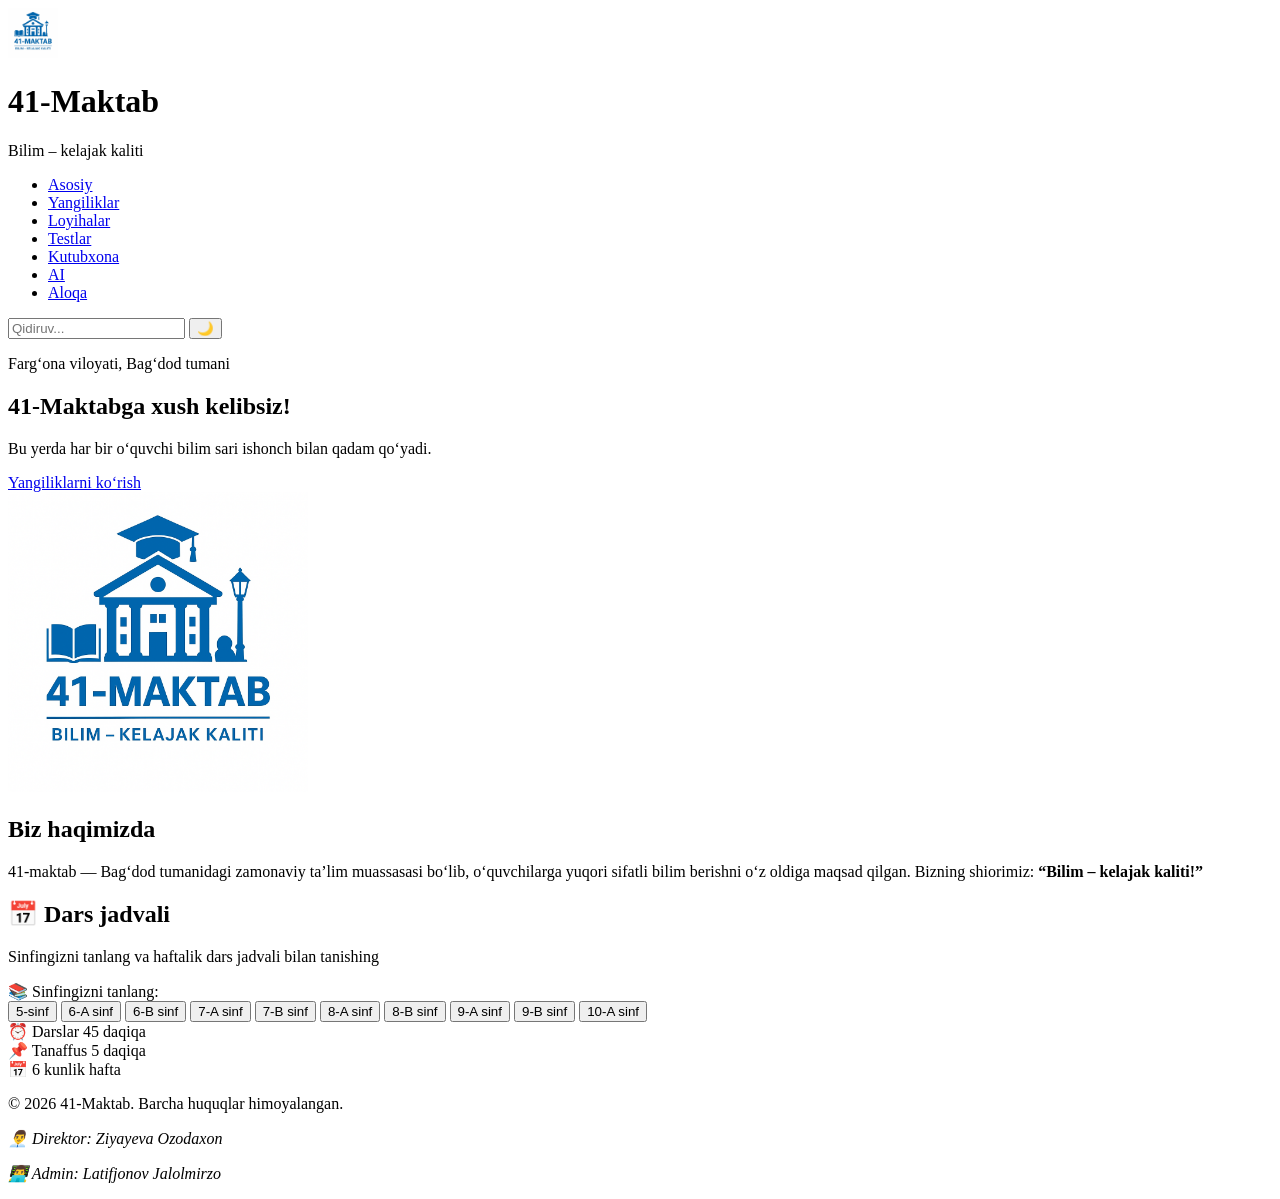
==== index.html @ bb31c9ef "Add files via upload" ====
<!DOCTYPE html>
<html lang="uz">
<head>
  <meta charset="UTF-8">
  <meta name="viewport" content="width=device-width, initial-scale=1.0">
  <title>41-Maktab | Bosh sahifa</title>
  <link rel="stylesheet" href="css/style.css">
  <link rel="icon" type="image/png" href="images/logo.png">
      <link href="https://fonts.googleapis.com/css2?family=Poppins:wght@300;400;500;600;700&display=swap" rel="stylesheet">
</head>
<body>

  <!-- HEADER -->
  <header class="header">
    <div class="container header-inner">
      <div class="logo">
        <img src="images/logo.png" alt="41-maktab logotipi" width="50" height="50">
        <div class="brand">
          <h1>41-Maktab</h1>
          <p>Bilim – kelajak kaliti</p>
        </div>
      </div>
      <nav class="nav">
        <ul>
          <li><a href="index.html" class="active" aria-current="page">Asosiy</a></li>
          <li><a href="yangiliklar.html">Yangiliklar</a></li>
          <li><a href="loyihalar.html">Loyihalar</a></li>
          <li><a href="testlar.html">Testlar</a></li>
          <li><a href="kutubxona.html">Kutubxona</a></li>
          <li><a href="ai.html">AI</a></li>
          <li><a href="aloqa.html">Aloqa</a></li>
        </ul>
      </nav>

      <!-- 🔍 Qidiruv va 🌙 Dark Mode tugmalari -->
      <div class="nav-tools">
        <input type="text" id="search-input" placeholder="Qidiruv..." class="search-box" aria-label="Sayt bo'yicha qidiruv">
        <button id="dark-mode-toggle" class="dark-btn" aria-label="Qorong'u rejimni yoqish/o'chirish">🌙</button>
      </div>
    </div>
  </header>

  <!-- MAIN content area -->
  <main>
    <!-- HERO / BANNER -->
    <section class="hero">
      <div class="container hero-content">
        <div class="hero-text">
          <p class="hero-location">Farg‘ona viloyati, Bag‘dod tumani</p>
          <h1>41-Maktabga xush kelibsiz!</h1>
          <p>Bu yerda har bir o‘quvchi bilim sari ishonch bilan qadam qo‘yadi.</p>
          <a href="yangiliklar.html" class="btn">Yangiliklarni ko‘rish</a>
        </div>
        <div class="hero-img">
          <!-- Hero sectiondagi rasmni maktab binosi yoki o'quvchilar rasmi bilan almashtirish tavsiya etiladi -->
          <img src="images/logo.png" alt="Maktab logotipi" width="300" height="300">
        </div>
      </div>
    </section>

    <!-- ABOUT SECTION -->
    <section class="about">
      <div class="container">
        <h2>Biz haqimizda</h2>
        <p>
          41-maktab — Bag‘dod tumanidagi zamonaviy ta’lim muassasasi bo‘lib, 
          o‘quvchilarga yuqori sifatli bilim berishni o‘z oldiga maqsad qilgan. 
          Bizning shiorimiz: <strong>“Bilim – kelajak kaliti!”</strong>
        </p>
      </div>
    </section>

<!-- 📋 DARS JADVALI -->
<section class="schedule" id="jadval">
  <div class="container">
    <div class="section-header">
      <h2 class="section-title">📅 Dars jadvali</h2>
      <p class="section-description">Sinfingizni tanlang va haftalik dars jadvali bilan tanishing</p>
    </div>

<!-- Sinf tanlash -->
<div class="class-selector">
  <div class="selector-label">
    <span class="label-icon">📚</span>
    <span>Sinfingizni tanlang:</span>
  </div>
  
  <div class="class-buttons">
    <button class="class-btn active" data-class="5" onclick="showSchedule('5')">5-sinf</button>
    <button class="class-btn" data-class="6a" onclick="showSchedule('6a')">6-A sinf</button>
    <button class="class-btn" data-class="6b" onclick="showSchedule('6b')">6-B sinf</button>
    <button class="class-btn" data-class="7a" onclick="showSchedule('7a')">7-A sinf</button>
    <button class="class-btn" data-class="7b" onclick="showSchedule('7b')">7-B sinf</button>
    <button class="class-btn" data-class="8a" onclick="showSchedule('8a')">8-A sinf</button>
    <button class="class-btn" data-class="8b" onclick="showSchedule('8b')">8-B sinf</button>
    <button class="class-btn" data-class="9a" onclick="showSchedule('9a')">9-A sinf</button>
    <button class="class-btn" data-class="9b" onclick="showSchedule('9b')">9-B sinf</button>
    <button class="class-btn" data-class="10a" onclick="showSchedule('10a')">10-A sinf</button>
  </div>
</div>

    <!-- Jadval konteyneri -->
    <div class="schedule-container" id="schedule-container">
      <!-- Jadval shu yerga yuklanadi -->
    </div>

    <!-- Qo'shimcha ma'lumot -->
    <div class="schedule-footer">
      <div class="info-item">
        <span class="info-icon">⏰</span>
        <span>Darslar 45 daqiqa</span>
      </div>
      <div class="info-item">
        <span class="info-icon">📌</span>
        <span>Tanaffus 5 daqiqa</span>
      </div>
      <div class="info-item">
        <span class="info-icon">📅</span>
        <span>6 kunlik hafta</span>
      </div>
    </div>
  </div>
</section>

  <!-- FOOTER -->
  <footer class="footer">
    <div class="container footer-inner">
      <p>© 2026 41-Maktab. Barcha huquqlar himoyalangan.</p>
      <address>
        <p>👨‍💼 Direktor: Ziyayeva Ozodaxon</p>
        <p>👨‍💻 Admin: Latifjonov Jalolmirzo</p>
      </address>
    </div>
  </footer>

  <script src="js/main.js"></script>
</body>
</html>
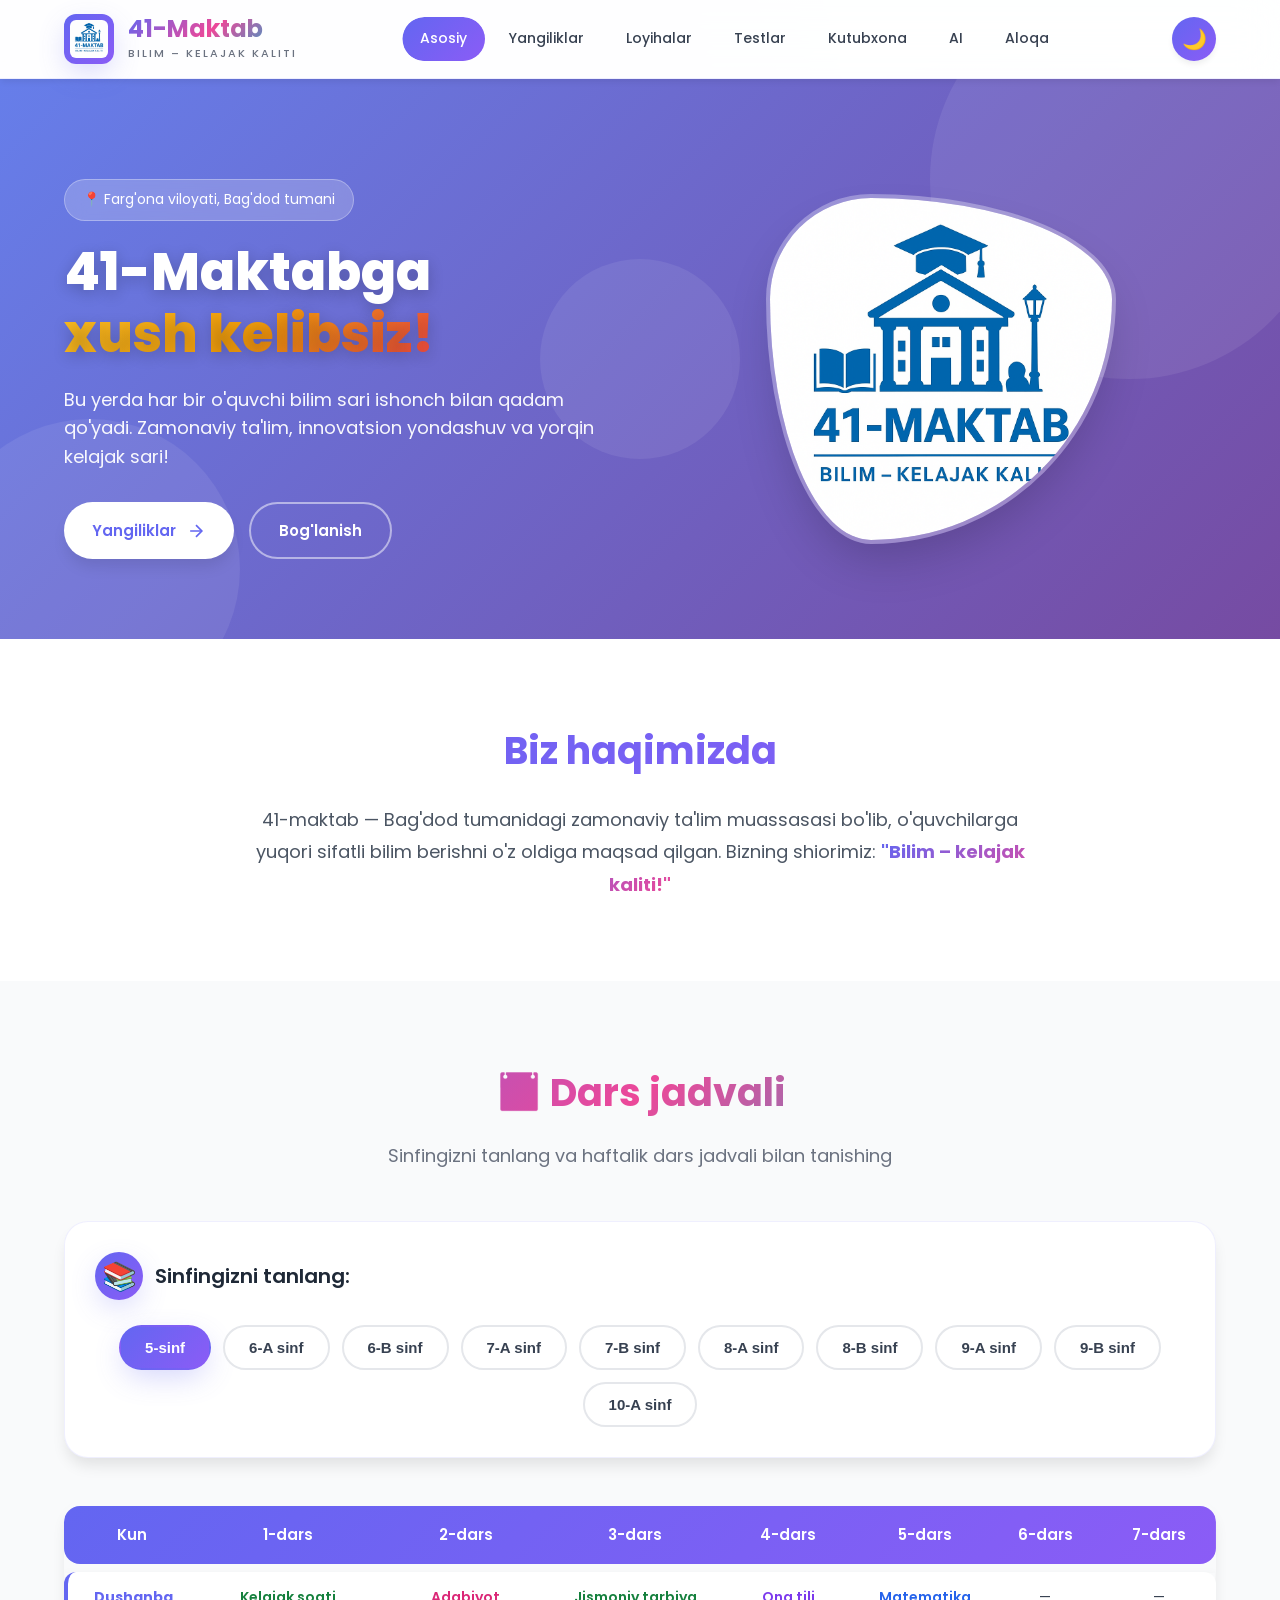
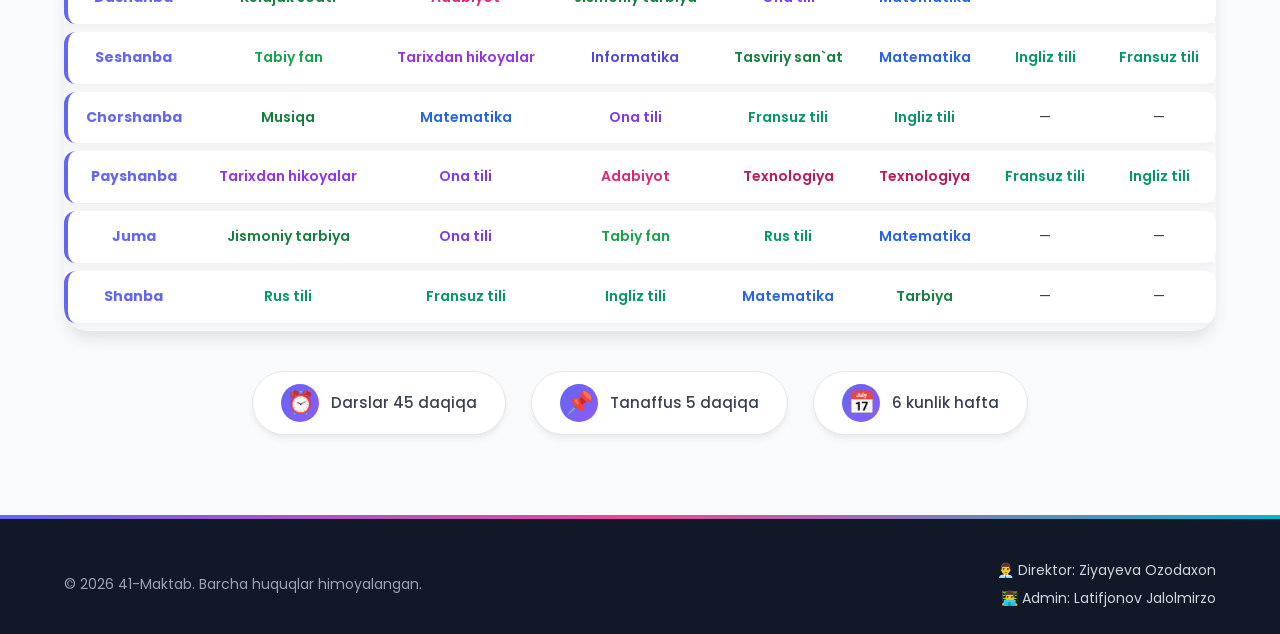
==== commit 0845e1ff: "Update index.html" ====
--- a/index.html
+++ b/index.html
@@ -1,138 +1,1276 @@
 <!DOCTYPE html>
 <html lang="uz">
 <head>
-  <meta charset="UTF-8">
-  <meta name="viewport" content="width=device-width, initial-scale=1.0">
-  <title>41-Maktab | Bosh sahifa</title>
-  <link rel="stylesheet" href="css/style.css">
-  <link rel="icon" type="image/png" href="images/logo.png">
-      <link href="https://fonts.googleapis.com/css2?family=Poppins:wght@300;400;500;600;700&display=swap" rel="stylesheet">
+    <meta charset="UTF-8">
+    <meta name="viewport" content="width=device-width, initial-scale=1.0">
+    <title>41-Maktab | Bosh sahifa</title>
+    <link rel="icon" type="image/png" href="images/logo.png">
+    <link rel="manifest" href="manifest.json">
+    <link href="https://fonts.googleapis.com/css2?family=Poppins:wght@300;400;500;600;700;800&display=swap" rel="stylesheet">
+    
+    <style>
+        /* ============================================
+           41-MAKTAB - TO'LIQ STIL (ZAMONAVIY 2026)
+           ============================================ */
+        
+        :root {
+            --primary: #6366f1;
+            --primary-dark: #4f46e5;
+            --primary-light: #818cf8;
+            --secondary: #ec4899;
+            --secondary-light: #f472b6;
+            --accent: #06b6d4;
+            --success: #10b981;
+            --warning: #f59e0b;
+            --danger: #ef4444;
+            
+            --white: #ffffff;
+            --gray-50: #f9fafb;
+            --gray-100: #f3f4f6;
+            --gray-200: #e5e7eb;
+            --gray-300: #d1d5db;
+            --gray-400: #9ca3af;
+            --gray-500: #6b7280;
+            --gray-600: #4b5563;
+            --gray-700: #374151;
+            --gray-800: #1f2937;
+            --gray-900: #111827;
+            
+            --gradient-primary: linear-gradient(135deg, #6366f1, #8b5cf6);
+            --gradient-secondary: linear-gradient(135deg, #ec4899, #f43f5e);
+            --gradient-hero: linear-gradient(135deg, #667eea 0%, #764ba2 100%);
+            --gradient-card: linear-gradient(135deg, #6366f1, #ec4899, #06b6d4);
+            
+            --shadow-sm: 0 1px 2px 0 rgba(0, 0, 0, 0.05);
+            --shadow-md: 0 4px 6px -1px rgba(0, 0, 0, 0.07);
+            --shadow-lg: 0 10px 15px -3px rgba(0, 0, 0, 0.1);
+            --shadow-xl: 0 20px 25px -5px rgba(0, 0, 0, 0.12);
+            --shadow-2xl: 0 25px 50px -12px rgba(0, 0, 0, 0.2);
+            --shadow-colored: 0 10px 30px -5px rgba(99, 102, 241, 0.3);
+            
+            --radius-sm: 8px;
+            --radius-md: 12px;
+            --radius-lg: 16px;
+            --radius-xl: 24px;
+            --radius-full: 9999px;
+            
+            --transition: 0.3s cubic-bezier(0.4, 0, 0.2, 1);
+            --transition-bounce: 0.4s cubic-bezier(0.68, -0.55, 0.265, 1.55);
+        }
+        
+        /* ===== DARK MODE ===== */
+        body.dark {
+            --white: #1a1a2e;
+            --gray-50: #16213e;
+            --gray-100: #1a1a2e;
+            --gray-200: #2d2d44;
+            --gray-300: #3d3d5c;
+            --gray-400: #5a5a7a;
+            --gray-500: #8a8aaa;
+            --gray-600: #a0a0c0;
+            --gray-700: #c0c0e0;
+            --gray-800: #e0e0ff;
+            --gray-900: #f0f0ff;
+            --shadow-sm: 0 1px 2px 0 rgba(0, 0, 0, 0.3);
+            --shadow-md: 0 4px 6px -1px rgba(0, 0, 0, 0.4);
+            --shadow-lg: 0 10px 15px -3px rgba(0, 0, 0, 0.5);
+            --shadow-xl: 0 20px 25px -5px rgba(0, 0, 0, 0.6);
+            --shadow-2xl: 0 25px 50px -12px rgba(0, 0, 0, 0.7);
+        }
+        
+        /* ===== UMUMIY STILLAR ===== */
+        * { margin: 0; padding: 0; box-sizing: border-box; }
+        
+        html { scroll-behavior: smooth; }
+        
+        body {
+            font-family: 'Poppins', sans-serif;
+            background: var(--gray-50);
+            color: var(--gray-800);
+            line-height: 1.7;
+            min-height: 100vh;
+            position: relative;
+            overflow-x: hidden;
+            transition: background var(--transition), color var(--transition);
+        }
+        
+        /* Orqa fon glow */
+        body::before {
+            content: '';
+            position: fixed;
+            top: 0;
+            left: 0;
+            right: 0;
+            bottom: 0;
+            background: 
+                radial-gradient(circle at 20% 20%, rgba(99, 102, 241, 0.04) 0%, transparent 50%),
+                radial-gradient(circle at 80% 70%, rgba(236, 72, 153, 0.04) 0%, transparent 50%),
+                radial-gradient(circle at 40% 80%, rgba(6, 182, 212, 0.04) 0%, transparent 50%);
+            pointer-events: none;
+            z-index: -1;
+            transition: opacity var(--transition);
+        }
+        
+        body.dark::before { opacity: 0.5; }
+        
+        .container {
+            width: 90%;
+            max-width: 1280px;
+            margin: 0 auto;
+        }
+        
+        /* ===== SCROLLBAR ===== */
+        ::-webkit-scrollbar { width: 8px; }
+        ::-webkit-scrollbar-track { background: var(--gray-100); }
+        ::-webkit-scrollbar-thumb { background: var(--gray-300); border-radius: 4px; }
+        ::-webkit-scrollbar-thumb:hover { background: var(--primary); }
+        
+        /* ===== HEADER ===== */
+        .header {
+            background: rgba(255, 255, 255, 0.85);
+            backdrop-filter: blur(20px);
+            -webkit-backdrop-filter: blur(20px);
+            border-bottom: 1px solid rgba(99, 102, 241, 0.1);
+            position: sticky;
+            top: 0;
+            z-index: 1000;
+            box-shadow: var(--shadow-md);
+            transition: all var(--transition);
+        }
+        
+        body.dark .header {
+            background: rgba(26, 26, 46, 0.85);
+            border-bottom-color: rgba(99, 102, 241, 0.2);
+        }
+        
+        .header-inner {
+            display: flex;
+            align-items: center;
+            justify-content: space-between;
+            padding: 14px 0;
+            gap: 20px;
+        }
+        
+        .logo {
+            display: flex;
+            align-items: center;
+            gap: 14px;
+            cursor: pointer;
+        }
+        
+        .logo img {
+            width: 50px;
+            height: 50px;
+            border-radius: var(--radius-md);
+            background: var(--gradient-primary);
+            padding: 6px;
+            transition: transform var(--transition-bounce);
+            box-shadow: var(--shadow-colored);
+        }
+        
+        .logo:hover img {
+            transform: rotate(5deg) scale(1.08);
+        }
+        
+        .brand h1 {
+            font-size: 24px;
+            font-weight: 700;
+            background: linear-gradient(135deg, #6366f1, #ec4899, #06b6d4);
+            -webkit-background-clip: text;
+            -webkit-text-fill-color: transparent;
+            background-clip: text;
+            line-height: 1.2;
+        }
+        
+        .brand p {
+            font-size: 11px;
+            font-weight: 500;
+            color: var(--gray-500);
+            text-transform: uppercase;
+            letter-spacing: 2px;
+        }
+        
+        /* Navigatsiya */
+        .nav ul {
+            display: flex;
+            list-style: none;
+            gap: 6px;
+            flex-wrap: wrap;
+            justify-content: center;
+        }
+        
+        .nav ul li a {
+            text-decoration: none;
+            color: var(--gray-700);
+            font-weight: 500;
+            font-size: 14px;
+            padding: 10px 18px;
+            border-radius: var(--radius-full);
+            transition: all var(--transition);
+            position: relative;
+            overflow: hidden;
+            z-index: 1;
+            display: block;
+        }
+        
+        .nav ul li a::before {
+            content: '';
+            position: absolute;
+            top: 50%;
+            left: 50%;
+            transform: translate(-50%, -50%) scale(0);
+            width: 100%;
+            height: 100%;
+            background: var(--gradient-primary);
+            border-radius: var(--radius-full);
+            z-index: -1;
+            transition: transform var(--transition-bounce);
+        }
+        
+        .nav ul li a:hover::before,
+        .nav ul li a.active::before {
+            transform: translate(-50%, -50%) scale(1);
+        }
+        
+        .nav ul li a:hover,
+        .nav ul li a.active {
+            color: var(--white);
+        }
+        
+        body.dark .nav ul li a { color: var(--gray-300); }
+        body.dark .nav ul li a:hover,
+        body.dark .nav ul li a.active { color: white; }
+        
+        /* Dark mode tugmasi */
+        .nav-tools { display: flex; align-items: center; gap: 12px; }
+        
+        .dark-btn {
+            background: var(--gradient-primary);
+            color: white;
+            border: none;
+            border-radius: 50%;
+            width: 44px;
+            height: 44px;
+            font-size: 20px;
+            cursor: pointer;
+            transition: all var(--transition-bounce);
+            display: flex;
+            align-items: center;
+            justify-content: center;
+            box-shadow: var(--shadow-md);
+            position: relative;
+            overflow: hidden;
+        }
+        
+        .dark-btn:hover {
+            transform: scale(1.1) rotate(15deg);
+            box-shadow: var(--shadow-colored);
+        }
+        
+        .dark-btn .dark-icon { transition: transform var(--transition-bounce); }
+        .dark-btn:hover .dark-icon { transform: rotate(30deg); }
+        
+        /* Mobil menyu tugmasi */
+        .mobile-menu-btn {
+            display: none;
+            flex-direction: column;
+            gap: 5px;
+            background: none;
+            border: none;
+            cursor: pointer;
+            padding: 8px;
+            z-index: 1001;
+        }
+        
+        .mobile-menu-btn span {
+            width: 28px;
+            height: 3px;
+            background: var(--gray-700);
+            border-radius: 3px;
+            transition: all var(--transition);
+        }
+        
+        body.dark .mobile-menu-btn span { background: var(--gray-300); }
+        
+        .mobile-menu-btn.active span:nth-child(1) {
+            transform: rotate(45deg) translate(5px, 5px);
+        }
+        .mobile-menu-btn.active span:nth-child(2) {
+            opacity: 0;
+        }
+        .mobile-menu-btn.active span:nth-child(3) {
+            transform: rotate(-45deg) translate(7px, -7px);
+        }
+        
+        /* ===== HERO SECTION ===== */
+        .hero {
+            background: var(--gradient-hero);
+            color: white;
+            padding: 100px 0 80px;
+            position: relative;
+            overflow: hidden;
+        }
+        
+        .hero-bg-shapes {
+            position: absolute;
+            top: 0;
+            left: 0;
+            right: 0;
+            bottom: 0;
+            overflow: hidden;
+            z-index: 0;
+        }
+        
+        .shape {
+            position: absolute;
+            border-radius: 50%;
+            background: rgba(255, 255, 255, 0.08);
+            animation: float 20s ease-in-out infinite;
+        }
+        
+        .shape-1 {
+            width: 400px;
+            height: 400px;
+            top: -100px;
+            right: -50px;
+            animation-delay: 0s;
+        }
+        
+        .shape-2 {
+            width: 300px;
+            height: 300px;
+            bottom: -80px;
+            left: -60px;
+            animation-delay: -7s;
+            animation-duration: 25s;
+        }
+        
+        .shape-3 {
+            width: 200px;
+            height: 200px;
+            top: 50%;
+            left: 50%;
+            transform: translate(-50%, -50%);
+            animation-delay: -14s;
+            animation-duration: 18s;
+        }
+        
+        @keyframes float {
+            0%, 100% { transform: translate(0, 0) rotate(0deg); }
+            25% { transform: translate(30px, -20px) rotate(5deg); }
+            50% { transform: translate(-20px, -40px) rotate(-5deg); }
+            75% { transform: translate(-30px, 10px) rotate(3deg); }
+        }
+        
+        .hero-content {
+            display: flex;
+            align-items: center;
+            justify-content: space-between;
+            gap: 50px;
+            position: relative;
+            z-index: 1;
+        }
+        
+        .hero-text {
+            flex: 1;
+            animation: slideInLeft 0.8s ease;
+        }
+        
+        @keyframes slideInLeft {
+            from { opacity: 0; transform: translateX(-40px); }
+            to { opacity: 1; transform: translateX(0); }
+        }
+        
+        .hero-badge {
+            display: inline-block;
+            background: rgba(255, 255, 255, 0.2);
+            backdrop-filter: blur(10px);
+            padding: 8px 18px;
+            border-radius: var(--radius-full);
+            font-size: 14px;
+            margin-bottom: 20px;
+            border: 1px solid rgba(255, 255, 255, 0.3);
+        }
+        
+        .hero-title {
+            font-size: 52px;
+            font-weight: 800;
+            line-height: 1.2;
+            margin-bottom: 20px;
+            text-shadow: 0 4px 15px rgba(0, 0, 0, 0.2);
+        }
+        
+        .gradient-text {
+            background: linear-gradient(135deg, #fbbf24, #f59e0b, #ef4444);
+            -webkit-background-clip: text;
+            -webkit-text-fill-color: transparent;
+            background-clip: text;
+        }
+        
+        .hero-description {
+            font-size: 18px;
+            opacity: 0.95;
+            margin-bottom: 30px;
+            line-height: 1.6;
+        }
+        
+        .hero-buttons {
+            display: flex;
+            gap: 15px;
+            flex-wrap: wrap;
+        }
+        
+        .hero-img {
+            flex: 1;
+            display: flex;
+            justify-content: center;
+            animation: float 6s ease-in-out infinite;
+        }
+        
+        .hero-img img {
+            max-width: 100%;
+            width: 350px;
+            height: auto;
+            border-radius: 30% 70% 70% 30% / 30% 30% 70% 70%;
+            box-shadow: var(--shadow-2xl);
+            border: 4px solid rgba(255, 255, 255, 0.3);
+            transition: all var(--transition);
+        }
+        
+        .hero-img img:hover {
+            border-radius: 50%;
+            transform: scale(1.05);
+        }
+        
+        /* ===== BUTTONS ===== */
+        .btn {
+            display: inline-flex;
+            align-items: center;
+            gap: 10px;
+            padding: 14px 28px;
+            border-radius: var(--radius-full);
+            font-weight: 600;
+            font-size: 15px;
+            text-decoration: none;
+            transition: all var(--transition-bounce);
+            border: none;
+            cursor: pointer;
+            position: relative;
+            overflow: hidden;
+            z-index: 1;
+        }
+        
+        .btn-primary {
+            background: white;
+            color: var(--primary);
+            box-shadow: var(--shadow-lg);
+        }
+        
+        .btn-primary:hover {
+            transform: translateY(-3px);
+            box-shadow: var(--shadow-xl);
+            background: #f0f0ff;
+        }
+        
+        .btn-outline {
+            background: transparent;
+            color: white;
+            border: 2px solid rgba(255, 255, 255, 0.5);
+        }
+        
+        .btn-outline:hover {
+            background: white;
+            color: var(--primary);
+            border-color: white;
+            transform: translateY(-3px);
+        }
+        
+        /* ===== ABOUT SECTION ===== */
+        .about {
+            padding: 80px 0;
+            text-align: center;
+            background: var(--white);
+            transition: background var(--transition);
+        }
+        
+        .about h2 {
+            font-size: 38px;
+            font-weight: 700;
+            margin-bottom: 20px;
+            background: var(--gradient-primary);
+            -webkit-background-clip: text;
+            -webkit-text-fill-color: transparent;
+            background-clip: text;
+        }
+        
+        .about p {
+            max-width: 800px;
+            margin: 0 auto;
+            font-size: 18px;
+            color: var(--gray-600);
+            line-height: 1.8;
+        }
+        
+        .about strong {
+            background: linear-gradient(135deg, #6366f1, #ec4899);
+            -webkit-background-clip: text;
+            -webkit-text-fill-color: transparent;
+            background-clip: text;
+        }
+        
+        /* ===== DARS JADVALI ===== */
+        .schedule {
+            padding: 80px 0;
+            background: var(--gray-50);
+            transition: background var(--transition);
+        }
+        
+        .section-header {
+            text-align: center;
+            margin-bottom: 50px;
+        }
+        
+        .section-title {
+            font-size: 38px;
+            font-weight: 700;
+            margin-bottom: 15px;
+            background: linear-gradient(135deg, #6366f1, #ec4899, #06b6d4);
+            -webkit-background-clip: text;
+            -webkit-text-fill-color: transparent;
+            background-clip: text;
+        }
+        
+        .section-description {
+            font-size: 18px;
+            color: var(--gray-500);
+            max-width: 600px;
+            margin: 0 auto;
+        }
+        
+        /* Sinf tanlash */
+        .class-selector {
+            background: var(--white);
+            backdrop-filter: blur(10px);
+            border: 1px solid rgba(99, 102, 241, 0.1);
+            border-radius: var(--radius-xl);
+            padding: 30px;
+            margin-bottom: 40px;
+            box-shadow: var(--shadow-lg);
+            transition: all var(--transition);
+        }
+        
+        body.dark .class-selector {
+            background: var(--gray-100);
+            border-color: rgba(99, 102, 241, 0.2);
+        }
+        
+        .selector-label {
+            display: flex;
+            align-items: center;
+            gap: 12px;
+            margin-bottom: 25px;
+            font-size: 20px;
+            font-weight: 600;
+            color: var(--gray-800);
+        }
+        
+        .label-icon {
+            font-size: 28px;
+            background: var(--gradient-primary);
+            width: 48px;
+            height: 48px;
+            display: flex;
+            align-items: center;
+            justify-content: center;
+            border-radius: 50%;
+            color: white;
+            box-shadow: var(--shadow-colored);
+        }
+        
+        .class-buttons {
+            display: flex;
+            flex-wrap: wrap;
+            gap: 12px;
+            justify-content: center;
+        }
+        
+        .class-btn {
+            background: var(--white);
+            border: 2px solid var(--gray-200);
+            border-radius: var(--radius-full);
+            padding: 12px 24px;
+            font-size: 15px;
+            font-weight: 600;
+            color: var(--gray-700);
+            cursor: pointer;
+            transition: all var(--transition-bounce);
+            position: relative;
+            overflow: hidden;
+            z-index: 1;
+        }
+        
+        .class-btn::before {
+            content: '';
+            position: absolute;
+            top: 0;
+            left: 0;
+            right: 0;
+            bottom: 0;
+            background: var(--gradient-primary);
+            opacity: 0;
+            z-index: -1;
+            transition: opacity var(--transition);
+        }
+        
+        .class-btn:hover {
+            transform: translateY(-3px);
+            border-color: var(--primary);
+            color: var(--primary);
+            box-shadow: var(--shadow-md);
+        }
+        
+        .class-btn.active {
+            background: var(--gradient-primary);
+            border-color: transparent;
+            color: white;
+            box-shadow: var(--shadow-colored);
+        }
+        
+        body.dark .class-btn {
+            background: var(--gray-200);
+            border-color: var(--gray-300);
+            color: var(--gray-300);
+        }
+        
+        body.dark .class-btn.active {
+            color: white;
+        }
+        
+        /* Jadval */
+        .schedule-container {
+            margin-bottom: 40px;
+            min-height: 400px;
+            overflow-x: auto;
+            border-radius: var(--radius-xl);
+            box-shadow: var(--shadow-lg);
+        }
+        
+        .schedule-table {
+            width: 100%;
+            border-collapse: separate;
+            border-spacing: 0 8px;
+            background: transparent;
+            min-width: 500px;
+        }
+        
+        .schedule-table thead tr {
+            background: var(--gradient-primary);
+        }
+        
+        .schedule-table th {
+            color: white;
+            font-weight: 600;
+            font-size: 15px;
+            padding: 16px 12px;
+            text-align: center;
+            white-space: nowrap;
+        }
+        
+        .schedule-table th:first-child {
+            border-top-left-radius: var(--radius-lg);
+            border-bottom-left-radius: var(--radius-lg);
+        }
+        
+        .schedule-table th:last-child {
+            border-top-right-radius: var(--radius-lg);
+            border-bottom-right-radius: var(--radius-lg);
+        }
+        
+        .schedule-table tbody tr {
+            background: var(--white);
+            box-shadow: 0 3px 10px rgba(0, 0, 0, 0.05);
+            transition: all var(--transition);
+            cursor: pointer;
+        }
+        
+        .schedule-table tbody tr:hover {
+            transform: scale(1.01);
+            box-shadow: var(--shadow-md), 0 0 0 2px var(--primary-light);
+        }
+        
+        .schedule-table td {
+            padding: 14px 12px;
+            text-align: center;
+            color: var(--gray-700);
+            font-size: 14px;
+            white-space: nowrap;
+            transition: all var(--transition);
+        }
+        
+        .schedule-table td:first-child {
+            border-top-left-radius: var(--radius-md);
+            border-bottom-left-radius: var(--radius-md);
+            font-weight: 700;
+            color: var(--primary);
+            border-left: 4px solid var(--primary);
+        }
+        
+        .schedule-table td:last-child {
+            border-top-right-radius: var(--radius-md);
+            border-bottom-right-radius: var(--radius-md);
+        }
+        
+        body.dark .schedule-table tbody tr {
+            background: var(--gray-100);
+        }
+        
+        body.dark .schedule-table td {
+            color: var(--gray-300);
+        }
+        
+        /* Fan ranglari */
+        [data-lesson="matematika"], [data-lesson="algebra"], [data-lesson="geometriya"] { color: #2563eb !important; font-weight: 600; }
+        [data-lesson="ona-tili"] { color: #7c3aed !important; font-weight: 600; }
+        [data-lesson="adabiyot"] { color: #db2777 !important; font-weight: 600; }
+        [data-lesson="ingliz-tili"] { color: #059669 !important; font-weight: 600; }
+        [data-lesson="fizika"] { color: #d97706 !important; font-weight: 600; }
+        [data-lesson="kimyo"] { color: #dc2626 !important; font-weight: 600; }
+        [data-lesson="biologiya"] { color: #16a34a !important; font-weight: 600; }
+        [data-lesson="tarix"] { color: #9333ea !important; font-weight: 600; }
+        [data-lesson="geografiya"] { color: #0891b2 !important; font-weight: 600; }
+        [data-lesson="informatika"] { color: #4f46e5 !important; font-weight: 600; }
+        [data-lesson="texnologiya"] { color: #be185d !important; font-weight: 600; }
+        [data-lesson="jismoniy-tarbiya"] { color: #15803d !important; font-weight: 600; }
+        
+        body.dark [data-lesson] { filter: brightness(1.5); }
+        
+        /* Jadval footer */
+        .schedule-footer {
+            display: flex;
+            justify-content: center;
+            gap: 25px;
+            margin-top: 40px;
+            flex-wrap: wrap;
+        }
+        
+        .info-item {
+            background: var(--white);
+            padding: 12px 28px;
+            border-radius: var(--radius-full);
+            box-shadow: var(--shadow-md);
+            display: flex;
+            align-items: center;
+            gap: 12px;
+            font-size: 15px;
+            font-weight: 500;
+            color: var(--gray-700);
+            border: 1px solid var(--gray-200);
+            transition: all var(--transition-bounce);
+        }
+        
+        .info-item:hover {
+            transform: translateY(-3px);
+            border-color: var(--primary);
+            box-shadow: var(--shadow-lg);
+        }
+        
+        .info-icon {
+            font-size: 22px;
+            background: var(--gradient-primary);
+            width: 38px;
+            height: 38px;
+            display: flex;
+            align-items: center;
+            justify-content: center;
+            border-radius: 50%;
+            color: white;
+        }
+        
+        body.dark .info-item {
+            background: var(--gray-100);
+            border-color: var(--gray-300);
+            color: var(--gray-300);
+        }
+        
+        /* ===== FOOTER ===== */
+        .footer {
+            background: var(--gray-900);
+            color: var(--gray-400);
+            padding: 40px 0 20px;
+            position: relative;
+            overflow: hidden;
+            transition: background var(--transition);
+        }
+        
+        .footer::before {
+            content: '';
+            position: absolute;
+            top: 0;
+            left: 0;
+            right: 0;
+            height: 4px;
+            background: var(--gradient-card);
+        }
+        
+        .footer-inner {
+            display: flex;
+            justify-content: space-between;
+            align-items: center;
+            flex-wrap: wrap;
+            gap: 20px;
+            position: relative;
+            z-index: 1;
+        }
+        
+        .footer p { font-size: 14px; }
+        
+        .footer address {
+            font-style: normal;
+            text-align: right;
+        }
+        
+        .footer address p {
+            color: var(--gray-300);
+            margin: 4px 0;
+        }
+        
+        body.dark .footer {
+            background: #0a0a1a;
+        }
+        
+        /* ===== SCROLL ANIMATIONS ===== */
+        .scroll-reveal {
+            opacity: 0;
+            transform: translateY(30px);
+            transition: all 0.6s cubic-bezier(0.4, 0, 0.2, 1);
+        }
+        
+        .scroll-reveal.visible {
+            opacity: 1;
+            transform: translateY(0);
+        }
+        
+        /* ===== RESPONSIVE ===== */
+        @media (max-width: 1024px) {
+            .hero-content { flex-direction: column; text-align: center; }
+            .hero-title { font-size: 40px; }
+            .hero-buttons { justify-content: center; }
+            .hero-img img { width: 250px; }
+        }
+        
+        @media (max-width: 768px) {
+            .header-inner { position: relative; }
+            
+            .nav {
+                position: fixed;
+                top: 0;
+                right: -100%;
+                width: 280px;
+                height: 100vh;
+                background: var(--white);
+                box-shadow: var(--shadow-2xl);
+                padding: 80px 30px 30px;
+                transition: right var(--transition);
+                z-index: 999;
+            }
+            
+            .nav.active { right: 0; }
+            
+            .nav ul { flex-direction: column; gap: 10px; }
+            
+            .mobile-menu-btn { display: flex; }
+            
+            .hero { padding: 60px 0; }
+            .hero-title { font-size: 32px; }
+            .hero-description { font-size: 16px; }
+            
+            .about h2, .section-title { font-size: 28px; }
+            
+            .class-btn { padding: 10px 18px; font-size: 14px; }
+            
+            .schedule-table { font-size: 13px; }
+            
+            .footer-inner { flex-direction: column; text-align: center; }
+            .footer address { text-align: center; }
+        }
+        
+        @media (max-width: 480px) {
+            .hero-title { font-size: 26px; }
+            .hero-img img { width: 200px; }
+            .btn { padding: 12px 22px; font-size: 14px; }
+            .schedule-table { font-size: 12px; }
+            .info-item { width: 100%; justify-content: center; }
+        }
+    </style>
 </head>
 <body>
 
-  <!-- HEADER -->
-  <header class="header">
-    <div class="container header-inner">
-      <div class="logo">
-        <img src="images/logo.png" alt="41-maktab logotipi" width="50" height="50">
-        <div class="brand">
-          <h1>41-Maktab</h1>
-          <p>Bilim – kelajak kaliti</p>
+    <!-- ========== HEADER ========== -->
+    <header class="header" id="header">
+        <div class="container header-inner">
+            <div class="logo">
+                <img src="images/logo.png" alt="41-maktab logotipi" width="50" height="50">
+                <div class="brand">
+                    <h1>41-Maktab</h1>
+                    <p>Bilim – kelajak kaliti</p>
+                </div>
+            </div>
+
+            <nav class="nav" id="mainNav">
+                <ul>
+                    <li><a href="index.html" class="active">Asosiy</a></li>
+                    <li><a href="yangiliklar.html">Yangiliklar</a></li>
+                    <li><a href="loyihalar.html">Loyihalar</a></li>
+                    <li><a href="testlar.html">Testlar</a></li>
+                    <li><a href="kutubxona.html">Kutubxona</a></li>
+                    <li><a href="ai.html">AI</a></li>
+                    <li><a href="aloqa.html">Aloqa</a></li>
+                </ul>
+            </nav>
+
+            <div class="nav-tools">
+                <button id="dark-mode-toggle" class="dark-btn" aria-label="Qorong'u rejim">
+                    <span class="dark-icon">🌙</span>
+                </button>
+            </div>
+
+            <button class="mobile-menu-btn" id="mobileMenuBtn" aria-label="Menyu">
+                <span></span>
+                <span></span>
+                <span></span>
+            </button>
         </div>
-      </div>
-      <nav class="nav">
-        <ul>
-          <li><a href="index.html" class="active" aria-current="page">Asosiy</a></li>
-          <li><a href="yangiliklar.html">Yangiliklar</a></li>
-          <li><a href="loyihalar.html">Loyihalar</a></li>
-          <li><a href="testlar.html">Testlar</a></li>
-          <li><a href="kutubxona.html">Kutubxona</a></li>
-          <li><a href="ai.html">AI</a></li>
-          <li><a href="aloqa.html">Aloqa</a></li>
-        </ul>
-      </nav>
+    </header>
 
-      <!-- 🔍 Qidiruv va 🌙 Dark Mode tugmalari -->
-      <div class="nav-tools">
-        <input type="text" id="search-input" placeholder="Qidiruv..." class="search-box" aria-label="Sayt bo'yicha qidiruv">
-        <button id="dark-mode-toggle" class="dark-btn" aria-label="Qorong'u rejimni yoqish/o'chirish">🌙</button>
-      </div>
-    </div>
-  </header>
-
-  <!-- MAIN content area -->
-  <main>
-    <!-- HERO / BANNER -->
+    <!-- ========== HERO SECTION ========== -->
     <section class="hero">
-      <div class="container hero-content">
-        <div class="hero-text">
-          <p class="hero-location">Farg‘ona viloyati, Bag‘dod tumani</p>
-          <h1>41-Maktabga xush kelibsiz!</h1>
-          <p>Bu yerda har bir o‘quvchi bilim sari ishonch bilan qadam qo‘yadi.</p>
-          <a href="yangiliklar.html" class="btn">Yangiliklarni ko‘rish</a>
+        <div class="hero-bg-shapes">
+            <div class="shape shape-1"></div>
+            <div class="shape shape-2"></div>
+            <div class="shape shape-3"></div>
         </div>
-        <div class="hero-img">
-          <!-- Hero sectiondagi rasmni maktab binosi yoki o'quvchilar rasmi bilan almashtirish tavsiya etiladi -->
-          <img src="images/logo.png" alt="Maktab logotipi" width="300" height="300">
+        <div class="container hero-content">
+            <div class="hero-text">
+                <span class="hero-badge">📍 Farg'ona viloyati, Bag'dod tumani</span>
+                <h1 class="hero-title">
+                    41-Maktabga<br>
+                    <span class="gradient-text">xush kelibsiz!</span>
+                </h1>
+                <p class="hero-description">
+                    Bu yerda har bir o'quvchi bilim sari ishonch bilan qadam qo'yadi.
+                    Zamonaviy ta'lim, innovatsion yondashuv va yorqin kelajak sari!
+                </p>
+                <div class="hero-buttons">
+                    <a href="yangiliklar.html" class="btn btn-primary">
+                        Yangiliklar
+                        <svg width="20" height="20" viewBox="0 0 24 24" fill="none" stroke="currentColor" stroke-width="2"><line x1="5" y1="12" x2="19" y2="12"/><polyline points="12 5 19 12 12 19"/></svg>
+                    </a>
+                    <a href="aloqa.html" class="btn btn-outline">
+                        Bog'lanish
+                    </a>
+                </div>
+            </div>
+            <div class="hero-img">
+                <img src="images/logo.png" alt="41-Maktab logotipi">
+            </div>
         </div>
-      </div>
     </section>
 
-    <!-- ABOUT SECTION -->
-    <section class="about">
-      <div class="container">
-        <h2>Biz haqimizda</h2>
-        <p>
-          41-maktab — Bag‘dod tumanidagi zamonaviy ta’lim muassasasi bo‘lib, 
-          o‘quvchilarga yuqori sifatli bilim berishni o‘z oldiga maqsad qilgan. 
-          Bizning shiorimiz: <strong>“Bilim – kelajak kaliti!”</strong>
-        </p>
-      </div>
+    <!-- ========== ABOUT SECTION ========== -->
+    <section class="about scroll-reveal">
+        <div class="container">
+            <h2>Biz haqimizda</h2>
+            <p>
+                41-maktab — Bag'dod tumanidagi zamonaviy ta'lim muassasasi bo'lib, 
+                o'quvchilarga yuqori sifatli bilim berishni o'z oldiga maqsad qilgan. 
+                Bizning shiorimiz: <strong>"Bilim – kelajak kaliti!"</strong>
+            </p>
+        </div>
     </section>
 
-<!-- 📋 DARS JADVALI -->
-<section class="schedule" id="jadval">
-  <div class="container">
-    <div class="section-header">
-      <h2 class="section-title">📅 Dars jadvali</h2>
-      <p class="section-description">Sinfingizni tanlang va haftalik dars jadvali bilan tanishing</p>
-    </div>
+    <!-- ========== DARS JADVALI ========== -->
+    <section class="schedule scroll-reveal" id="jadval">
+        <div class="container">
+            <div class="section-header">
+                <h2 class="section-title">📅 Dars jadvali</h2>
+                <p class="section-description">Sinfingizni tanlang va haftalik dars jadvali bilan tanishing</p>
+            </div>
 
-<!-- Sinf tanlash -->
-<div class="class-selector">
-  <div class="selector-label">
-    <span class="label-icon">📚</span>
-    <span>Sinfingizni tanlang:</span>
-  </div>
-  
-  <div class="class-buttons">
-    <button class="class-btn active" data-class="5" onclick="showSchedule('5')">5-sinf</button>
-    <button class="class-btn" data-class="6a" onclick="showSchedule('6a')">6-A sinf</button>
-    <button class="class-btn" data-class="6b" onclick="showSchedule('6b')">6-B sinf</button>
-    <button class="class-btn" data-class="7a" onclick="showSchedule('7a')">7-A sinf</button>
-    <button class="class-btn" data-class="7b" onclick="showSchedule('7b')">7-B sinf</button>
-    <button class="class-btn" data-class="8a" onclick="showSchedule('8a')">8-A sinf</button>
-    <button class="class-btn" data-class="8b" onclick="showSchedule('8b')">8-B sinf</button>
-    <button class="class-btn" data-class="9a" onclick="showSchedule('9a')">9-A sinf</button>
-    <button class="class-btn" data-class="9b" onclick="showSchedule('9b')">9-B sinf</button>
-    <button class="class-btn" data-class="10a" onclick="showSchedule('10a')">10-A sinf</button>
-  </div>
-</div>
+            <div class="class-selector">
+                <div class="selector-label">
+                    <span class="label-icon">📚</span>
+                    <span>Sinfingizni tanlang:</span>
+                </div>
+                <div class="class-buttons">
+                    <button class="class-btn active" data-class="5" onclick="showSchedule('5')">5-sinf</button>
+                    <button class="class-btn" data-class="6a" onclick="showSchedule('6a')">6-A sinf</button>
+                    <button class="class-btn" data-class="6b" onclick="showSchedule('6b')">6-B sinf</button>
+                    <button class="class-btn" data-class="7a" onclick="showSchedule('7a')">7-A sinf</button>
+                    <button class="class-btn" data-class="7b" onclick="showSchedule('7b')">7-B sinf</button>
+                    <button class="class-btn" data-class="8a" onclick="showSchedule('8a')">8-A sinf</button>
+                    <button class="class-btn" data-class="8b" onclick="showSchedule('8b')">8-B sinf</button>
+                    <button class="class-btn" data-class="9a" onclick="showSchedule('9a')">9-A sinf</button>
+                    <button class="class-btn" data-class="9b" onclick="showSchedule('9b')">9-B sinf</button>
+                    <button class="class-btn" data-class="10a" onclick="showSchedule('10a')">10-A sinf</button>
+                </div>
+            </div>
 
-    <!-- Jadval konteyneri -->
-    <div class="schedule-container" id="schedule-container">
-      <!-- Jadval shu yerga yuklanadi -->
-    </div>
+            <div class="schedule-container" id="schedule-container">
+                <!-- Jadval JavaScript orqali yuklanadi -->
+            </div>
 
-    <!-- Qo'shimcha ma'lumot -->
-    <div class="schedule-footer">
-      <div class="info-item">
-        <span class="info-icon">⏰</span>
-        <span>Darslar 45 daqiqa</span>
-      </div>
-      <div class="info-item">
-        <span class="info-icon">📌</span>
-        <span>Tanaffus 5 daqiqa</span>
-      </div>
-      <div class="info-item">
-        <span class="info-icon">📅</span>
-        <span>6 kunlik hafta</span>
-      </div>
-    </div>
-  </div>
-</section>
+            <div class="schedule-footer">
+                <div class="info-item">
+                    <span class="info-icon">⏰</span>
+                    <span>Darslar 45 daqiqa</span>
+                </div>
+                <div class="info-item">
+                    <span class="info-icon">📌</span>
+                    <span>Tanaffus 5 daqiqa</span>
+                </div>
+                <div class="info-item">
+                    <span class="info-icon">📅</span>
+                    <span>6 kunlik hafta</span>
+                </div>
+            </div>
+        </div>
+    </section>
 
-  <!-- FOOTER -->
-  <footer class="footer">
-    <div class="container footer-inner">
-      <p>© 2026 41-Maktab. Barcha huquqlar himoyalangan.</p>
-      <address>
-        <p>👨‍💼 Direktor: Ziyayeva Ozodaxon</p>
-        <p>👨‍💻 Admin: Latifjonov Jalolmirzo</p>
-      </address>
-    </div>
-  </footer>
+    <!-- ========== FOOTER ========== -->
+    <footer class="footer">
+        <div class="container footer-inner">
+            <p>© 2026 41-Maktab. Barcha huquqlar himoyalangan.</p>
+            <address>
+                <p>👨‍💼 Direktor: Ziyayeva Ozodaxon</p>
+                <p>👨‍💻 Admin: Latifjonov Jalolmirzo</p>
+            </address>
+        </div>
+    </footer>
 
-  <script src="js/main.js"></script>
+    <!-- ========== JAVASCRIPT ========== -->
+    <script>
+        // ========== DARK MODE ==========
+        const darkToggle = document.getElementById('dark-mode-toggle');
+        const darkIcon = darkToggle.querySelector('.dark-icon');
+        
+        // Saqlangan mavzuni tekshirish
+        const savedTheme = localStorage.getItem('theme');
+        if (savedTheme === 'dark') {
+            document.body.classList.add('dark');
+            darkIcon.textContent = '☀️';
+        }
+        
+        darkToggle.addEventListener('click', () => {
+            document.body.classList.toggle('dark');
+            const isDark = document.body.classList.contains('dark');
+            localStorage.setItem('theme', isDark ? 'dark' : 'light');
+            darkIcon.textContent = isDark ? '☀️' : '🌙';
+        });
+        
+        // ========== MOBIL MENYU ==========
+        const mobileMenuBtn = document.getElementById('mobileMenuBtn');
+        const mainNav = document.getElementById('mainNav');
+        
+        mobileMenuBtn.addEventListener('click', () => {
+            mobileMenuBtn.classList.toggle('active');
+            mainNav.classList.toggle('active');
+        });
+        
+        // Menyudan tashqariga bosganda yopish
+        document.addEventListener('click', (e) => {
+            if (!mainNav.contains(e.target) && !mobileMenuBtn.contains(e.target)) {
+                mobileMenuBtn.classList.remove('active');
+                mainNav.classList.remove('active');
+            }
+        });
+        
+        // ========== SCROLL REVEAL ANIMATION ==========
+        const revealElements = document.querySelectorAll('.scroll-reveal');
+        
+        function checkReveal() {
+            revealElements.forEach(el => {
+                const rect = el.getBoundingClientRect();
+                const windowHeight = window.innerHeight;
+                if (rect.top < windowHeight * 0.85) {
+                    el.classList.add('visible');
+                }
+            });
+        }
+        
+        window.addEventListener('scroll', checkReveal);
+        window.addEventListener('load', checkReveal);
+        checkReveal();
+        
+        // ========== DARS JADVALI ==========
+        const schedules = {
+            5: [
+                { day: "Dushanba", lessons: ["Kelajak soati", "Adabiyot", "Jismoniy tarbiya", "Ona tili", "Matematika"] },
+                { day: "Seshanba", lessons: ["Tabiy fan", "Tarixdan hikoyalar", "Informatika", "Tasviriy san`at", "Matematika", "Ingliz tili", "Fransuz tili"] },
+                { day: "Chorshanba", lessons: ["Musiqa", "Matematika", "Ona tili", "Fransuz tili", "Ingliz tili"] },
+                { day: "Payshanba", lessons: ["Tarixdan hikoyalar", "Ona tili", "Adabiyot", "Texnologiya", "Texnologiya", "Fransuz tili", "Ingliz tili"] },
+                { day: "Juma", lessons: ["Jismoniy tarbiya", "Ona tili", "Tabiy fan", "Rus tili", "Matematika"] },
+                { day: "Shanba", lessons: ["Rus tili", "Fransuz tili", "Ingliz tili", "Matematika", "Tarbiya"] }
+            ],
+            '6a': [
+                { day: "Dushanba", lessons: ["Kelajak soati", "Fransuz tili", "Matematika", "Tabiy fan", "Ona tili", "Fransuz tili"] },
+                { day: "Seshanba", lessons: ["Fransuz tili", "Musiqa", "Matematika", "Tabiy fan", "Tasviriy san`at", "Tarix"] },
+                { day: "Chorshanba", lessons: ["Ona tili", "Rus tili", "Adabiyot", "Matematika"] },
+                { day: "Payshanba", lessons: ["Fransuz tili", "Texnologiya", "Texnologiya", "Rus tili", "Jismoniy tarbiya"] },
+                { day: "Juma", lessons: ["Adabiyot", "Jismoniy tarbiya", "Ona tili", "Matematika", "Tabiy fan"] },
+                { day: "Shanba", lessons: ["Tarix", "Informatika", "Ona tili", "Matematika", "Tarbiya"] }
+            ],
+            '6b': [
+                { day: "Dushanba", lessons: ["Kelajak soati", "Jismoniy tarbiya", "Ona tili", "Matematika", "Texnologiya", "Texnologiya"] },
+                { day: "Seshanba", lessons: ["Tasviriy san`at", "Tarbiya", "Tabiy fan", "Matematika", "Fransuz tili"] },
+                { day: "Chorshanba", lessons: ["Fransuz tili", "Musiqa", "Rus tili", "Ona tili", "Matematika", "Adabiyot"] },
+                { day: "Payshanba", lessons: ["Adabiyot", "Jismoniy tarbiya", "Fransuz tili", "Ona tili", "Tabiy fan"] },
+                { day: "Juma", lessons: ["Tabiy fan", "Tarix", "Matematika", "Ona tili"] },
+                { day: "Shanba", lessons: ["Fransuz tili", "Matematika", "Informatika", "Tarix", "Rus tili"] }
+            ],
+            '7a': [
+                { day: "Dushanba", lessons: ["Kelajak soati", "Geografiya", "Jismoniy tarbiya", "Fransuz tili", "Matematika", "Fizika"] },
+                { day: "Seshanba", lessons: ["Matematika", "Fizika", "Tasviriy san`at", "Kimyo", "Fransuz tili", "Matematika"] },
+                { day: "Chorshanba", lessons: ["Matematika", "Informatika", "Musiqa", "Fransuz tili", "O`zbekiston tarixi", "Jismoniy tarbiya"] },
+                { day: "Payshanba", lessons: ["Ona tili", "Biologiya", "Fransuz tili", "Adabiyot", "Kimyo", "Geografiya"] },
+                { day: "Juma", lessons: ["O`zbekiston tarixi", "Rus tili", "Matematika", "Ona tili", "Texnologiya", "Texnologiya"] },
+                { day: "Shanba", lessons: ["Adabiyot", "Tarbiya", "Jahon tarixi", "Ona tili", "Rus tili", "Biologiya"] }
+            ],
+            '7b': [
+                { day: "Dushanba", lessons: ["Kelajak soati", "Informatika", "Fransuz tili", "Fizika", "Geografiya", "Matematika"] },
+                { day: "Seshanba", lessons: ["Fransuz tili", "Tasviriy san`at", "O`zbekiston tarixi", "Texnologiya", "Texnologiya", "Matematika"] },
+                { day: "Chorshanba", lessons: ["Matematika", "Jismoniy tarbiya", "Tarbiya", "O`zbekiston tarixi", "Musiqa", "Fransuz tili"] },
+                { day: "Payshanba", lessons: ["Fransuz tili", "Kimyo", "Adabiyot", "Geografiya", "Ona tili", "Jismoniy tarbiya"] },
+                { day: "Juma", lessons: ["Matematika", "Ona tili", "Rus tili", "Fizika", "Biologiya", "Jahon tarixi"] },
+                { day: "Shanba", lessons: ["Matematika", "Adabiyot", "Biologiya", "Rus tili", "Ona tili", "Kimyo"] }
+            ],
+            '8a': [
+                { day: "Dushanba", lessons: ["Kelajak soati", "Adabiyot", "Geografiya", "Jismoniy tarbiya", "Chizmachilik", "Ona tili"] },
+                { day: "Seshanba", lessons: ["Texnologiya", "Jismoniy tarbiya", "O'zbekiston tarixi", "Fizika", "Biologiya", "Fransuz tili"] },
+                { day: "Chorshanba", lessons: ["Fransuz tili", "Rus tili", "Huquq", "Algebra", "Ona tili", "Geometriya"] },
+                { day: "Payshanba", lessons: ["Ona tili", "Uz tarix", "Rus tili", "Kimyo", "Fransuz tili", "Jahon tarixi"] },
+                { day: "Juma", lessons: ["Adabiyot", "Iqtisodiyot", "Biologiya", "Algebra", "Geometriya"] },
+                { day: "Shanba", lessons: ["Tarbiya", "Kimyo", "Fizika", "Informatika", "Algebra"] }
+            ],
+            '8b': [
+                { day: "Dushanba", lessons: ["Kelajak soati", "Chizmachilik", "Ona tili", "Algebra", "Jismoniy tarbiya", "Adabiyot"] },
+                { day: "Seshanba", lessons: ["Algebra", "Informatika", "Biologiya", "Fransuz tili", "Fizika"] },
+                { day: "Chorshanba", lessons: ["Tarbiya", "Jahon tarixi", "Rus tili", "Ona tili", "Fransuz tili", "Algebra"] },
+                { day: "Payshanba", lessons: ["Geografiya", "Fransuz tili", "Rus tili", "Jismoniy tarbiya", "Ona tili", "Kimyo"] },
+                { day: "Juma", lessons: ["Texnologiya", "Geografiya", "O`zbekiston tarixi", "Geometriya", "Adabiyot", "Fizika"] },
+                { day: "Shanba", lessons: ["Geometriya", "Huquq", "Kimyo", "Biologiya", "O`zbekiston tarixi"] }
+            ],
+            '9a': [
+                { day: "Dushanba", lessons: ["Kelajak soati", "Adabiyot", "Fransuz tili", "Chizmachilik", "Ona tili", "Informatika"] },
+                { day: "Seshanba", lessons: ["O`zbekiston tarixi", "Geografiya", "Fizika", "Algebra", "Geometriya", "Jismoniy tarbiya"] },
+                { day: "Chorshanba", lessons: ["Jismoniy tarbiya", "Geometriya", "Algebra", "Informatika", "Fransuz tili", "Tarbiya"] },
+                { day: "Payshanba", lessons: ["Texnologiya", "Ona tili", "Kimyo", "Fransuz tili", "Jahon tarixi", "Adabiyot"] },
+                { day: "Juma", lessons: ["Biologiya", "Fizika", "Ona tili", "Rus tili", "O`zbekiston tarixi", "Geografiya"] },
+                { day: "Shanba", lessons: ["Biologiya", "Rus tili", "Huquq", "Algebra", "Kimyo"] }
+            ],
+            '9b': [
+                { day: "Dushanba", lessons: ["Kelajak soati", "Algebra", "Chizmachilik", "Ona tili", "Adabiyot", "Kimyo"] },
+                { day: "Seshanba", lessons: ["Fizika", "Geometriya", "Algebra", "Jismoniy tarbiya", "O`zbekiston tarixi", "Fransuz tili"] },
+                { day: "Chorshanba", lessons: ["Informatika", "Adabiyot", "Fransuz tili", "Jismoniy tarbiya", "Geometriya", "Huquq"] },
+                { day: "Payshanba", lessons: ["Kimyo", "Fransuz tili", "Geografiya", "Jahon tarixi", "Biologiya", "Rus tili"] },
+                { day: "Juma", lessons: ["Ona tili", "Texnologiya", "Informatika", "O`zbekiston tarixi", "Tarbiya", "Iqtisodiyot"] },
+                { day: "Shanba", lessons: ["Fizika", "Algebra", "Ona tili", "Rus tili", "Biologiya"] }
+            ],
+            '10a': [
+                { day: "Dushanba", lessons: ["Kelajak soati", "Fizika", "Algebra", "Geometriya", "Informatika"] },
+                { day: "Seshanba", lessons: ["Biologiya", "Fransuz tili", "Kimyo", "Huquq", "Geografiya"] },
+                { day: "Chorshanba", lessons: ["Rus tili", "Fransuz tili", "ChYoT", "Jismoniy tarbiya", "Tarbiya", "Ona tili"] },
+                { day: "Payshanba", lessons: ["Biologiya", "Geografiya", "O`zbekiston tarixi", "Adabiyot", "ChYoT"] },
+                { day: "Juma", lessons: ["Ona tili", "Algebra", "Jahon tarixi", "Jismoniy tarbiya", "Adabiyot", "Rus tili"] }
+            ]
+        };
+        
+        function getLessonKey(lesson) {
+            const lessonKeys = {
+                'Matematika': 'matematika',
+                'Algebra': 'matematika',
+                'Geometriya': 'matematika',
+                'Ona tili': 'ona-tili',
+                'Adabiyot': 'adabiyot',
+                'Ingliz tili': 'ingliz-tili',
+                'Fransuz tili': 'ingliz-tili',
+                'Rus tili': 'ingliz-tili',
+                'Fizika': 'fizika',
+                'Kimyo': 'kimyo',
+                'Biologiya': 'biologiya',
+                'Tarix': 'tarix',
+                'O`zbekiston tarixi': 'tarix',
+                'Jahon tarixi': 'tarix',
+                'Uz tarix': 'tarix',
+                'Geografiya': 'geografiya',
+                'Informatika': 'informatika',
+                'Texnologiya': 'texnologiya',
+                'Chizmachilik': 'texnologiya',
+                'Jismoniy tarbiya': 'jismoniy-tarbiya',
+                'Musiqa': 'jismoniy-tarbiya',
+                'Tasviriy san`at': 'jismoniy-tarbiya',
+                'Tarbiya': 'jismoniy-tarbiya',
+                'Huquq': 'jismoniy-tarbiya',
+                'Iqtisodiyot': 'jismoniy-tarbiya',
+                'Kelajak soati': 'jismoniy-tarbiya',
+                'Tabiy fan': 'biologiya',
+                'Tarixdan hikoyalar': 'tarix',
+                'ChYoT': 'jismoniy-tarbiya'
+            };
+            return lessonKeys[lesson] || '';
+        }
+        
+        let isFirstLoad = true;
+        
+        function showSchedule(classType) {
+            document.querySelectorAll('.class-btn').forEach(btn => btn.classList.remove('active'));
+            const activeBtn = document.querySelector(`.class-btn[data-class="${classType}"]`);
+            if (activeBtn) activeBtn.classList.add('active');
+            
+            const scheduleData = schedules[classType];
+            const container = document.getElementById('schedule-container');
+            
+            if (!scheduleData) {
+                container.innerHTML = `
+                    <div style="text-align: center; padding: 60px;">
+                        <h3 style="color: var(--gray-500);">📚 Bu sinf uchun jadval hozircha mavjud emas</h3>
+                    </div>`;
+                return;
+            }
+            
+            let maxLessons = 0;
+            scheduleData.forEach(day => { if (day.lessons.length > maxLessons) maxLessons = day.lessons.length; });
+            
+            let headersHtml = '<th>Kun</th>';
+            for (let i = 1; i <= maxLessons; i++) headersHtml += `<th>${i}-dars</th>`;
+            
+            let rowsHtml = '';
+            scheduleData.forEach(day => {
+                rowsHtml += '<tr>';
+                rowsHtml += `<td>${day.day}</td>`;
+                for (let i = 0; i < maxLessons; i++) {
+                    const lesson = day.lessons[i] || '—';
+                    const lessonKey = getLessonKey(lesson);
+                    rowsHtml += `<td data-lesson="${lessonKey}">${lesson}</td>`;
+                }
+                rowsHtml += '</tr>';
+            });
+            
+            container.innerHTML = `
+                <table class="schedule-table">
+                    <thead><tr>${headersHtml}</tr></thead>
+                    <tbody>${rowsHtml}</tbody>
+                </table>`;
+            
+            if (!isFirstLoad) {
+                container.scrollIntoView({ behavior: 'smooth', block: 'nearest' });
+            }
+            isFirstLoad = false;
+        }
+        
+        // Sahifa yuklanganda
+        document.addEventListener('DOMContentLoaded', () => {
+            showSchedule('5');
+        });
+    </script>
 </body>
 </html>
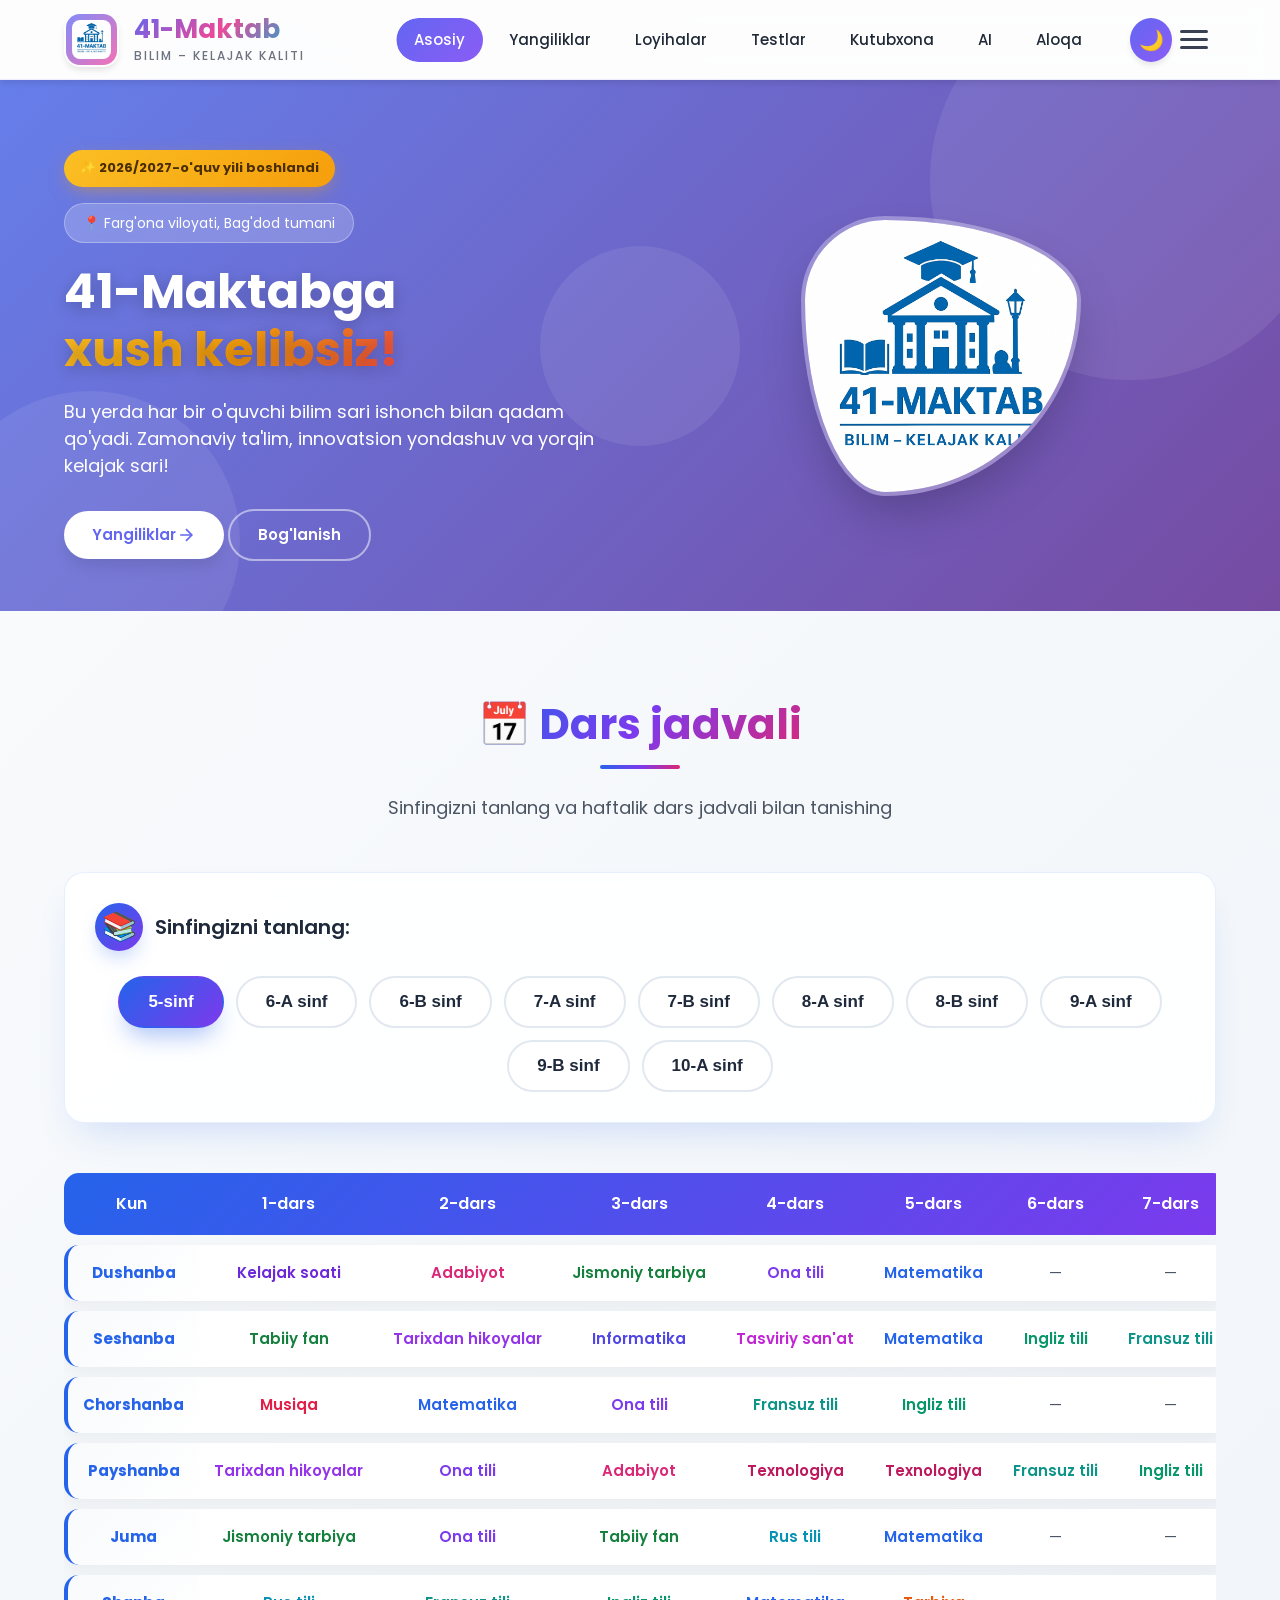
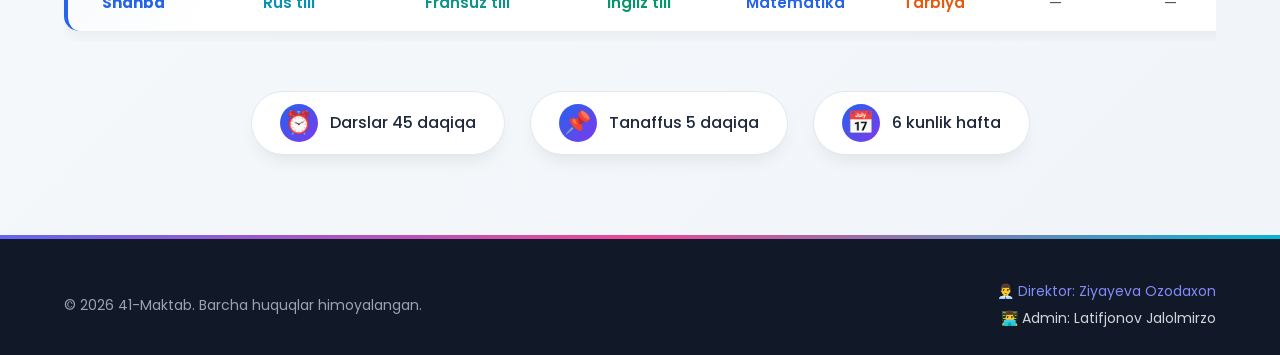
==== commit 59da3e3a: "fix: barcha xatolar tuzatildi - CSS/JS birlashtirildi, mobil menyu qo'shildi, imlo xatolari tuzatild" ====
--- a/index.html
+++ b/index.html
@@ -1,1276 +1,140 @@
-<!DOCTYPE html>
-<html lang="uz">
-<head>
-    <meta charset="UTF-8">
-    <meta name="viewport" content="width=device-width, initial-scale=1.0">
-    <title>41-Maktab | Bosh sahifa</title>
-    <link rel="icon" type="image/png" href="images/logo.png">
-    <link rel="manifest" href="manifest.json">
-    <link href="https://fonts.googleapis.com/css2?family=Poppins:wght@300;400;500;600;700;800&display=swap" rel="stylesheet">
-    
-    <style>
-        /* ============================================
-           41-MAKTAB - TO'LIQ STIL (ZAMONAVIY 2026)
-           ============================================ */
-        
-        :root {
-            --primary: #6366f1;
-            --primary-dark: #4f46e5;
-            --primary-light: #818cf8;
-            --secondary: #ec4899;
-            --secondary-light: #f472b6;
-            --accent: #06b6d4;
-            --success: #10b981;
-            --warning: #f59e0b;
-            --danger: #ef4444;
-            
-            --white: #ffffff;
-            --gray-50: #f9fafb;
-            --gray-100: #f3f4f6;
-            --gray-200: #e5e7eb;
-            --gray-300: #d1d5db;
-            --gray-400: #9ca3af;
-            --gray-500: #6b7280;
-            --gray-600: #4b5563;
-            --gray-700: #374151;
-            --gray-800: #1f2937;
-            --gray-900: #111827;
-            
-            --gradient-primary: linear-gradient(135deg, #6366f1, #8b5cf6);
-            --gradient-secondary: linear-gradient(135deg, #ec4899, #f43f5e);
-            --gradient-hero: linear-gradient(135deg, #667eea 0%, #764ba2 100%);
-            --gradient-card: linear-gradient(135deg, #6366f1, #ec4899, #06b6d4);
-            
-            --shadow-sm: 0 1px 2px 0 rgba(0, 0, 0, 0.05);
-            --shadow-md: 0 4px 6px -1px rgba(0, 0, 0, 0.07);
-            --shadow-lg: 0 10px 15px -3px rgba(0, 0, 0, 0.1);
-            --shadow-xl: 0 20px 25px -5px rgba(0, 0, 0, 0.12);
-            --shadow-2xl: 0 25px 50px -12px rgba(0, 0, 0, 0.2);
-            --shadow-colored: 0 10px 30px -5px rgba(99, 102, 241, 0.3);
-            
-            --radius-sm: 8px;
-            --radius-md: 12px;
-            --radius-lg: 16px;
-            --radius-xl: 24px;
-            --radius-full: 9999px;
-            
-            --transition: 0.3s cubic-bezier(0.4, 0, 0.2, 1);
-            --transition-bounce: 0.4s cubic-bezier(0.68, -0.55, 0.265, 1.55);
-        }
-        
-        /* ===== DARK MODE ===== */
-        body.dark {
-            --white: #1a1a2e;
-            --gray-50: #16213e;
-            --gray-100: #1a1a2e;
-            --gray-200: #2d2d44;
-            --gray-300: #3d3d5c;
-            --gray-400: #5a5a7a;
-            --gray-500: #8a8aaa;
-            --gray-600: #a0a0c0;
-            --gray-700: #c0c0e0;
-            --gray-800: #e0e0ff;
-            --gray-900: #f0f0ff;
-            --shadow-sm: 0 1px 2px 0 rgba(0, 0, 0, 0.3);
-            --shadow-md: 0 4px 6px -1px rgba(0, 0, 0, 0.4);
-            --shadow-lg: 0 10px 15px -3px rgba(0, 0, 0, 0.5);
-            --shadow-xl: 0 20px 25px -5px rgba(0, 0, 0, 0.6);
-            --shadow-2xl: 0 25px 50px -12px rgba(0, 0, 0, 0.7);
-        }
-        
-        /* ===== UMUMIY STILLAR ===== */
-        * { margin: 0; padding: 0; box-sizing: border-box; }
-        
-        html { scroll-behavior: smooth; }
-        
-        body {
-            font-family: 'Poppins', sans-serif;
-            background: var(--gray-50);
-            color: var(--gray-800);
-            line-height: 1.7;
-            min-height: 100vh;
-            position: relative;
-            overflow-x: hidden;
-            transition: background var(--transition), color var(--transition);
-        }
-        
-        /* Orqa fon glow */
-        body::before {
-            content: '';
-            position: fixed;
-            top: 0;
-            left: 0;
-            right: 0;
-            bottom: 0;
-            background: 
-                radial-gradient(circle at 20% 20%, rgba(99, 102, 241, 0.04) 0%, transparent 50%),
-                radial-gradient(circle at 80% 70%, rgba(236, 72, 153, 0.04) 0%, transparent 50%),
-                radial-gradient(circle at 40% 80%, rgba(6, 182, 212, 0.04) 0%, transparent 50%);
-            pointer-events: none;
-            z-index: -1;
-            transition: opacity var(--transition);
-        }
-        
-        body.dark::before { opacity: 0.5; }
-        
-        .container {
-            width: 90%;
-            max-width: 1280px;
-            margin: 0 auto;
-        }
-        
-        /* ===== SCROLLBAR ===== */
-        ::-webkit-scrollbar { width: 8px; }
-        ::-webkit-scrollbar-track { background: var(--gray-100); }
-        ::-webkit-scrollbar-thumb { background: var(--gray-300); border-radius: 4px; }
-        ::-webkit-scrollbar-thumb:hover { background: var(--primary); }
-        
-        /* ===== HEADER ===== */
-        .header {
-            background: rgba(255, 255, 255, 0.85);
-            backdrop-filter: blur(20px);
-            -webkit-backdrop-filter: blur(20px);
-            border-bottom: 1px solid rgba(99, 102, 241, 0.1);
-            position: sticky;
-            top: 0;
-            z-index: 1000;
-            box-shadow: var(--shadow-md);
-            transition: all var(--transition);
-        }
-        
-        body.dark .header {
-            background: rgba(26, 26, 46, 0.85);
-            border-bottom-color: rgba(99, 102, 241, 0.2);
-        }
-        
-        .header-inner {
-            display: flex;
-            align-items: center;
-            justify-content: space-between;
-            padding: 14px 0;
-            gap: 20px;
-        }
-        
-        .logo {
-            display: flex;
-            align-items: center;
-            gap: 14px;
-            cursor: pointer;
-        }
-        
-        .logo img {
-            width: 50px;
-            height: 50px;
-            border-radius: var(--radius-md);
-            background: var(--gradient-primary);
-            padding: 6px;
-            transition: transform var(--transition-bounce);
-            box-shadow: var(--shadow-colored);
-        }
-        
-        .logo:hover img {
-            transform: rotate(5deg) scale(1.08);
-        }
-        
-        .brand h1 {
-            font-size: 24px;
-            font-weight: 700;
-            background: linear-gradient(135deg, #6366f1, #ec4899, #06b6d4);
-            -webkit-background-clip: text;
-            -webkit-text-fill-color: transparent;
-            background-clip: text;
-            line-height: 1.2;
-        }
-        
-        .brand p {
-            font-size: 11px;
-            font-weight: 500;
-            color: var(--gray-500);
-            text-transform: uppercase;
-            letter-spacing: 2px;
-        }
-        
-        /* Navigatsiya */
-        .nav ul {
-            display: flex;
-            list-style: none;
-            gap: 6px;
-            flex-wrap: wrap;
-            justify-content: center;
-        }
-        
-        .nav ul li a {
-            text-decoration: none;
-            color: var(--gray-700);
-            font-weight: 500;
-            font-size: 14px;
-            padding: 10px 18px;
-            border-radius: var(--radius-full);
-            transition: all var(--transition);
-            position: relative;
-            overflow: hidden;
-            z-index: 1;
-            display: block;
-        }
-        
-        .nav ul li a::before {
-            content: '';
-            position: absolute;
-            top: 50%;
-            left: 50%;
-            transform: translate(-50%, -50%) scale(0);
-            width: 100%;
-            height: 100%;
-            background: var(--gradient-primary);
-            border-radius: var(--radius-full);
-            z-index: -1;
-            transition: transform var(--transition-bounce);
-        }
-        
-        .nav ul li a:hover::before,
-        .nav ul li a.active::before {
-            transform: translate(-50%, -50%) scale(1);
-        }
-        
-        .nav ul li a:hover,
-        .nav ul li a.active {
-            color: var(--white);
-        }
-        
-        body.dark .nav ul li a { color: var(--gray-300); }
-        body.dark .nav ul li a:hover,
-        body.dark .nav ul li a.active { color: white; }
-        
-        /* Dark mode tugmasi */
-        .nav-tools { display: flex; align-items: center; gap: 12px; }
-        
-        .dark-btn {
-            background: var(--gradient-primary);
-            color: white;
-            border: none;
-            border-radius: 50%;
-            width: 44px;
-            height: 44px;
-            font-size: 20px;
-            cursor: pointer;
-            transition: all var(--transition-bounce);
-            display: flex;
-            align-items: center;
-            justify-content: center;
-            box-shadow: var(--shadow-md);
-            position: relative;
-            overflow: hidden;
-        }
-        
-        .dark-btn:hover {
-            transform: scale(1.1) rotate(15deg);
-            box-shadow: var(--shadow-colored);
-        }
-        
-        .dark-btn .dark-icon { transition: transform var(--transition-bounce); }
-        .dark-btn:hover .dark-icon { transform: rotate(30deg); }
-        
-        /* Mobil menyu tugmasi */
-        .mobile-menu-btn {
-            display: none;
-            flex-direction: column;
-            gap: 5px;
-            background: none;
-            border: none;
-            cursor: pointer;
-            padding: 8px;
-            z-index: 1001;
-        }
-        
-        .mobile-menu-btn span {
-            width: 28px;
-            height: 3px;
-            background: var(--gray-700);
-            border-radius: 3px;
-            transition: all var(--transition);
-        }
-        
-        body.dark .mobile-menu-btn span { background: var(--gray-300); }
-        
-        .mobile-menu-btn.active span:nth-child(1) {
-            transform: rotate(45deg) translate(5px, 5px);
-        }
-        .mobile-menu-btn.active span:nth-child(2) {
-            opacity: 0;
-        }
-        .mobile-menu-btn.active span:nth-child(3) {
-            transform: rotate(-45deg) translate(7px, -7px);
-        }
-        
-        /* ===== HERO SECTION ===== */
-        .hero {
-            background: var(--gradient-hero);
-            color: white;
-            padding: 100px 0 80px;
-            position: relative;
-            overflow: hidden;
-        }
-        
-        .hero-bg-shapes {
-            position: absolute;
-            top: 0;
-            left: 0;
-            right: 0;
-            bottom: 0;
-            overflow: hidden;
-            z-index: 0;
-        }
-        
-        .shape {
-            position: absolute;
-            border-radius: 50%;
-            background: rgba(255, 255, 255, 0.08);
-            animation: float 20s ease-in-out infinite;
-        }
-        
-        .shape-1 {
-            width: 400px;
-            height: 400px;
-            top: -100px;
-            right: -50px;
-            animation-delay: 0s;
-        }
-        
-        .shape-2 {
-            width: 300px;
-            height: 300px;
-            bottom: -80px;
-            left: -60px;
-            animation-delay: -7s;
-            animation-duration: 25s;
-        }
-        
-        .shape-3 {
-            width: 200px;
-            height: 200px;
-            top: 50%;
-            left: 50%;
-            transform: translate(-50%, -50%);
-            animation-delay: -14s;
-            animation-duration: 18s;
-        }
-        
-        @keyframes float {
-            0%, 100% { transform: translate(0, 0) rotate(0deg); }
-            25% { transform: translate(30px, -20px) rotate(5deg); }
-            50% { transform: translate(-20px, -40px) rotate(-5deg); }
-            75% { transform: translate(-30px, 10px) rotate(3deg); }
-        }
-        
-        .hero-content {
-            display: flex;
-            align-items: center;
-            justify-content: space-between;
-            gap: 50px;
-            position: relative;
-            z-index: 1;
-        }
-        
-        .hero-text {
-            flex: 1;
-            animation: slideInLeft 0.8s ease;
-        }
-        
-        @keyframes slideInLeft {
-            from { opacity: 0; transform: translateX(-40px); }
-            to { opacity: 1; transform: translateX(0); }
-        }
-        
-        .hero-badge {
-            display: inline-block;
-            background: rgba(255, 255, 255, 0.2);
-            backdrop-filter: blur(10px);
-            padding: 8px 18px;
-            border-radius: var(--radius-full);
-            font-size: 14px;
-            margin-bottom: 20px;
-            border: 1px solid rgba(255, 255, 255, 0.3);
-        }
-        
-        .hero-title {
-            font-size: 52px;
-            font-weight: 800;
-            line-height: 1.2;
-            margin-bottom: 20px;
-            text-shadow: 0 4px 15px rgba(0, 0, 0, 0.2);
-        }
-        
-        .gradient-text {
-            background: linear-gradient(135deg, #fbbf24, #f59e0b, #ef4444);
-            -webkit-background-clip: text;
-            -webkit-text-fill-color: transparent;
-            background-clip: text;
-        }
-        
-        .hero-description {
-            font-size: 18px;
-            opacity: 0.95;
-            margin-bottom: 30px;
-            line-height: 1.6;
-        }
-        
-        .hero-buttons {
-            display: flex;
-            gap: 15px;
-            flex-wrap: wrap;
-        }
-        
-        .hero-img {
-            flex: 1;
-            display: flex;
-            justify-content: center;
-            animation: float 6s ease-in-out infinite;
-        }
-        
-        .hero-img img {
-            max-width: 100%;
-            width: 350px;
-            height: auto;
-            border-radius: 30% 70% 70% 30% / 30% 30% 70% 70%;
-            box-shadow: var(--shadow-2xl);
-            border: 4px solid rgba(255, 255, 255, 0.3);
-            transition: all var(--transition);
-        }
-        
-        .hero-img img:hover {
-            border-radius: 50%;
-            transform: scale(1.05);
-        }
-        
-        /* ===== BUTTONS ===== */
-        .btn {
-            display: inline-flex;
-            align-items: center;
-            gap: 10px;
-            padding: 14px 28px;
-            border-radius: var(--radius-full);
-            font-weight: 600;
-            font-size: 15px;
-            text-decoration: none;
-            transition: all var(--transition-bounce);
-            border: none;
-            cursor: pointer;
-            position: relative;
-            overflow: hidden;
-            z-index: 1;
-        }
-        
-        .btn-primary {
-            background: white;
-            color: var(--primary);
-            box-shadow: var(--shadow-lg);
-        }
-        
-        .btn-primary:hover {
-            transform: translateY(-3px);
-            box-shadow: var(--shadow-xl);
-            background: #f0f0ff;
-        }
-        
-        .btn-outline {
-            background: transparent;
-            color: white;
-            border: 2px solid rgba(255, 255, 255, 0.5);
-        }
-        
-        .btn-outline:hover {
-            background: white;
-            color: var(--primary);
-            border-color: white;
-            transform: translateY(-3px);
-        }
-        
-        /* ===== ABOUT SECTION ===== */
-        .about {
-            padding: 80px 0;
-            text-align: center;
-            background: var(--white);
-            transition: background var(--transition);
-        }
-        
-        .about h2 {
-            font-size: 38px;
-            font-weight: 700;
-            margin-bottom: 20px;
-            background: var(--gradient-primary);
-            -webkit-background-clip: text;
-            -webkit-text-fill-color: transparent;
-            background-clip: text;
-        }
-        
-        .about p {
-            max-width: 800px;
-            margin: 0 auto;
-            font-size: 18px;
-            color: var(--gray-600);
-            line-height: 1.8;
-        }
-        
-        .about strong {
-            background: linear-gradient(135deg, #6366f1, #ec4899);
-            -webkit-background-clip: text;
-            -webkit-text-fill-color: transparent;
-            background-clip: text;
-        }
-        
-        /* ===== DARS JADVALI ===== */
-        .schedule {
-            padding: 80px 0;
-            background: var(--gray-50);
-            transition: background var(--transition);
-        }
-        
-        .section-header {
-            text-align: center;
-            margin-bottom: 50px;
-        }
-        
-        .section-title {
-            font-size: 38px;
-            font-weight: 700;
-            margin-bottom: 15px;
-            background: linear-gradient(135deg, #6366f1, #ec4899, #06b6d4);
-            -webkit-background-clip: text;
-            -webkit-text-fill-color: transparent;
-            background-clip: text;
-        }
-        
-        .section-description {
-            font-size: 18px;
-            color: var(--gray-500);
-            max-width: 600px;
-            margin: 0 auto;
-        }
-        
-        /* Sinf tanlash */
-        .class-selector {
-            background: var(--white);
-            backdrop-filter: blur(10px);
-            border: 1px solid rgba(99, 102, 241, 0.1);
-            border-radius: var(--radius-xl);
-            padding: 30px;
-            margin-bottom: 40px;
-            box-shadow: var(--shadow-lg);
-            transition: all var(--transition);
-        }
-        
-        body.dark .class-selector {
-            background: var(--gray-100);
-            border-color: rgba(99, 102, 241, 0.2);
-        }
-        
-        .selector-label {
-            display: flex;
-            align-items: center;
-            gap: 12px;
-            margin-bottom: 25px;
-            font-size: 20px;
-            font-weight: 600;
-            color: var(--gray-800);
-        }
-        
-        .label-icon {
-            font-size: 28px;
-            background: var(--gradient-primary);
-            width: 48px;
-            height: 48px;
-            display: flex;
-            align-items: center;
-            justify-content: center;
-            border-radius: 50%;
-            color: white;
-            box-shadow: var(--shadow-colored);
-        }
-        
-        .class-buttons {
-            display: flex;
-            flex-wrap: wrap;
-            gap: 12px;
-            justify-content: center;
-        }
-        
-        .class-btn {
-            background: var(--white);
-            border: 2px solid var(--gray-200);
-            border-radius: var(--radius-full);
-            padding: 12px 24px;
-            font-size: 15px;
-            font-weight: 600;
-            color: var(--gray-700);
-            cursor: pointer;
-            transition: all var(--transition-bounce);
-            position: relative;
-            overflow: hidden;
-            z-index: 1;
-        }
-        
-        .class-btn::before {
-            content: '';
-            position: absolute;
-            top: 0;
-            left: 0;
-            right: 0;
-            bottom: 0;
-            background: var(--gradient-primary);
-            opacity: 0;
-            z-index: -1;
-            transition: opacity var(--transition);
-        }
-        
-        .class-btn:hover {
-            transform: translateY(-3px);
-            border-color: var(--primary);
-            color: var(--primary);
-            box-shadow: var(--shadow-md);
-        }
-        
-        .class-btn.active {
-            background: var(--gradient-primary);
-            border-color: transparent;
-            color: white;
-            box-shadow: var(--shadow-colored);
-        }
-        
-        body.dark .class-btn {
-            background: var(--gray-200);
-            border-color: var(--gray-300);
-            color: var(--gray-300);
-        }
-        
-        body.dark .class-btn.active {
-            color: white;
-        }
-        
-        /* Jadval */
-        .schedule-container {
-            margin-bottom: 40px;
-            min-height: 400px;
-            overflow-x: auto;
-            border-radius: var(--radius-xl);
-            box-shadow: var(--shadow-lg);
-        }
-        
-        .schedule-table {
-            width: 100%;
-            border-collapse: separate;
-            border-spacing: 0 8px;
-            background: transparent;
-            min-width: 500px;
-        }
-        
-        .schedule-table thead tr {
-            background: var(--gradient-primary);
-        }
-        
-        .schedule-table th {
-            color: white;
-            font-weight: 600;
-            font-size: 15px;
-            padding: 16px 12px;
-            text-align: center;
-            white-space: nowrap;
-        }
-        
-        .schedule-table th:first-child {
-            border-top-left-radius: var(--radius-lg);
-            border-bottom-left-radius: var(--radius-lg);
-        }
-        
-        .schedule-table th:last-child {
-            border-top-right-radius: var(--radius-lg);
-            border-bottom-right-radius: var(--radius-lg);
-        }
-        
-        .schedule-table tbody tr {
-            background: var(--white);
-            box-shadow: 0 3px 10px rgba(0, 0, 0, 0.05);
-            transition: all var(--transition);
-            cursor: pointer;
-        }
-        
-        .schedule-table tbody tr:hover {
-            transform: scale(1.01);
-            box-shadow: var(--shadow-md), 0 0 0 2px var(--primary-light);
-        }
-        
-        .schedule-table td {
-            padding: 14px 12px;
-            text-align: center;
-            color: var(--gray-700);
-            font-size: 14px;
-            white-space: nowrap;
-            transition: all var(--transition);
-        }
-        
-        .schedule-table td:first-child {
-            border-top-left-radius: var(--radius-md);
-            border-bottom-left-radius: var(--radius-md);
-            font-weight: 700;
-            color: var(--primary);
-            border-left: 4px solid var(--primary);
-        }
-        
-        .schedule-table td:last-child {
-            border-top-right-radius: var(--radius-md);
-            border-bottom-right-radius: var(--radius-md);
-        }
-        
-        body.dark .schedule-table tbody tr {
-            background: var(--gray-100);
-        }
-        
-        body.dark .schedule-table td {
-            color: var(--gray-300);
-        }
-        
-        /* Fan ranglari */
-        [data-lesson="matematika"], [data-lesson="algebra"], [data-lesson="geometriya"] { color: #2563eb !important; font-weight: 600; }
-        [data-lesson="ona-tili"] { color: #7c3aed !important; font-weight: 600; }
-        [data-lesson="adabiyot"] { color: #db2777 !important; font-weight: 600; }
-        [data-lesson="ingliz-tili"] { color: #059669 !important; font-weight: 600; }
-        [data-lesson="fizika"] { color: #d97706 !important; font-weight: 600; }
-        [data-lesson="kimyo"] { color: #dc2626 !important; font-weight: 600; }
-        [data-lesson="biologiya"] { color: #16a34a !important; font-weight: 600; }
-        [data-lesson="tarix"] { color: #9333ea !important; font-weight: 600; }
-        [data-lesson="geografiya"] { color: #0891b2 !important; font-weight: 600; }
-        [data-lesson="informatika"] { color: #4f46e5 !important; font-weight: 600; }
-        [data-lesson="texnologiya"] { color: #be185d !important; font-weight: 600; }
-        [data-lesson="jismoniy-tarbiya"] { color: #15803d !important; font-weight: 600; }
-        
-        body.dark [data-lesson] { filter: brightness(1.5); }
-        
-        /* Jadval footer */
-        .schedule-footer {
-            display: flex;
-            justify-content: center;
-            gap: 25px;
-            margin-top: 40px;
-            flex-wrap: wrap;
-        }
-        
-        .info-item {
-            background: var(--white);
-            padding: 12px 28px;
-            border-radius: var(--radius-full);
-            box-shadow: var(--shadow-md);
-            display: flex;
-            align-items: center;
-            gap: 12px;
-            font-size: 15px;
-            font-weight: 500;
-            color: var(--gray-700);
-            border: 1px solid var(--gray-200);
-            transition: all var(--transition-bounce);
-        }
-        
-        .info-item:hover {
-            transform: translateY(-3px);
-            border-color: var(--primary);
-            box-shadow: var(--shadow-lg);
-        }
-        
-        .info-icon {
-            font-size: 22px;
-            background: var(--gradient-primary);
-            width: 38px;
-            height: 38px;
-            display: flex;
-            align-items: center;
-            justify-content: center;
-            border-radius: 50%;
-            color: white;
-        }
-        
-        body.dark .info-item {
-            background: var(--gray-100);
-            border-color: var(--gray-300);
-            color: var(--gray-300);
-        }
-        
-        /* ===== FOOTER ===== */
-        .footer {
-            background: var(--gray-900);
-            color: var(--gray-400);
-            padding: 40px 0 20px;
-            position: relative;
-            overflow: hidden;
-            transition: background var(--transition);
-        }
-        
-        .footer::before {
-            content: '';
-            position: absolute;
-            top: 0;
-            left: 0;
-            right: 0;
-            height: 4px;
-            background: var(--gradient-card);
-        }
-        
-        .footer-inner {
-            display: flex;
-            justify-content: space-between;
-            align-items: center;
-            flex-wrap: wrap;
-            gap: 20px;
-            position: relative;
-            z-index: 1;
-        }
-        
-        .footer p { font-size: 14px; }
-        
-        .footer address {
-            font-style: normal;
-            text-align: right;
-        }
-        
-        .footer address p {
-            color: var(--gray-300);
-            margin: 4px 0;
-        }
-        
-        body.dark .footer {
-            background: #0a0a1a;
-        }
-        
-        /* ===== SCROLL ANIMATIONS ===== */
-        .scroll-reveal {
-            opacity: 0;
-            transform: translateY(30px);
-            transition: all 0.6s cubic-bezier(0.4, 0, 0.2, 1);
-        }
-        
-        .scroll-reveal.visible {
-            opacity: 1;
-            transform: translateY(0);
-        }
-        
-        /* ===== RESPONSIVE ===== */
-        @media (max-width: 1024px) {
-            .hero-content { flex-direction: column; text-align: center; }
-            .hero-title { font-size: 40px; }
-            .hero-buttons { justify-content: center; }
-            .hero-img img { width: 250px; }
-        }
-        
-        @media (max-width: 768px) {
-            .header-inner { position: relative; }
-            
-            .nav {
-                position: fixed;
-                top: 0;
-                right: -100%;
-                width: 280px;
-                height: 100vh;
-                background: var(--white);
-                box-shadow: var(--shadow-2xl);
-                padding: 80px 30px 30px;
-                transition: right var(--transition);
-                z-index: 999;
-            }
-            
-            .nav.active { right: 0; }
-            
-            .nav ul { flex-direction: column; gap: 10px; }
-            
-            .mobile-menu-btn { display: flex; }
-            
-            .hero { padding: 60px 0; }
-            .hero-title { font-size: 32px; }
-            .hero-description { font-size: 16px; }
-            
-            .about h2, .section-title { font-size: 28px; }
-            
-            .class-btn { padding: 10px 18px; font-size: 14px; }
-            
-            .schedule-table { font-size: 13px; }
-            
-            .footer-inner { flex-direction: column; text-align: center; }
-            .footer address { text-align: center; }
-        }
-        
-        @media (max-width: 480px) {
-            .hero-title { font-size: 26px; }
-            .hero-img img { width: 200px; }
-            .btn { padding: 12px 22px; font-size: 14px; }
-            .schedule-table { font-size: 12px; }
-            .info-item { width: 100%; justify-content: center; }
-        }
-    </style>
-</head>
-<body>
-
-    <!-- ========== HEADER ========== -->
-    <header class="header" id="header">
-        <div class="container header-inner">
-            <div class="logo">
-                <img src="images/logo.png" alt="41-maktab logotipi" width="50" height="50">
-                <div class="brand">
-                    <h1>41-Maktab</h1>
-                    <p>Bilim – kelajak kaliti</p>
-                </div>
-            </div>
-
-            <nav class="nav" id="mainNav">
-                <ul>
-                    <li><a href="index.html" class="active">Asosiy</a></li>
-                    <li><a href="yangiliklar.html">Yangiliklar</a></li>
-                    <li><a href="loyihalar.html">Loyihalar</a></li>
-                    <li><a href="testlar.html">Testlar</a></li>
-                    <li><a href="kutubxona.html">Kutubxona</a></li>
-                    <li><a href="ai.html">AI</a></li>
-                    <li><a href="aloqa.html">Aloqa</a></li>
-                </ul>
-            </nav>
-
-            <div class="nav-tools">
-                <button id="dark-mode-toggle" class="dark-btn" aria-label="Qorong'u rejim">
-                    <span class="dark-icon">🌙</span>
-                </button>
-            </div>
-
-            <button class="mobile-menu-btn" id="mobileMenuBtn" aria-label="Menyu">
-                <span></span>
-                <span></span>
-                <span></span>
-            </button>
-        </div>
-    </header>
-
-    <!-- ========== HERO SECTION ========== -->
-    <section class="hero">
-        <div class="hero-bg-shapes">
-            <div class="shape shape-1"></div>
-            <div class="shape shape-2"></div>
-            <div class="shape shape-3"></div>
-        </div>
-        <div class="container hero-content">
-            <div class="hero-text">
-                <span class="hero-badge">📍 Farg'ona viloyati, Bag'dod tumani</span>
-                <h1 class="hero-title">
-                    41-Maktabga<br>
-                    <span class="gradient-text">xush kelibsiz!</span>
-                </h1>
-                <p class="hero-description">
-                    Bu yerda har bir o'quvchi bilim sari ishonch bilan qadam qo'yadi.
-                    Zamonaviy ta'lim, innovatsion yondashuv va yorqin kelajak sari!
-                </p>
-                <div class="hero-buttons">
-                    <a href="yangiliklar.html" class="btn btn-primary">
-                        Yangiliklar
-                        <svg width="20" height="20" viewBox="0 0 24 24" fill="none" stroke="currentColor" stroke-width="2"><line x1="5" y1="12" x2="19" y2="12"/><polyline points="12 5 19 12 12 19"/></svg>
-                    </a>
-                    <a href="aloqa.html" class="btn btn-outline">
-                        Bog'lanish
-                    </a>
-                </div>
-            </div>
-            <div class="hero-img">
-                <img src="images/logo.png" alt="41-Maktab logotipi">
-            </div>
-        </div>
-    </section>
-
-    <!-- ========== ABOUT SECTION ========== -->
-    <section class="about scroll-reveal">
-        <div class="container">
-            <h2>Biz haqimizda</h2>
-            <p>
-                41-maktab — Bag'dod tumanidagi zamonaviy ta'lim muassasasi bo'lib, 
-                o'quvchilarga yuqori sifatli bilim berishni o'z oldiga maqsad qilgan. 
-                Bizning shiorimiz: <strong>"Bilim – kelajak kaliti!"</strong>
-            </p>
-        </div>
-    </section>
-
-    <!-- ========== DARS JADVALI ========== -->
-    <section class="schedule scroll-reveal" id="jadval">
-        <div class="container">
-            <div class="section-header">
-                <h2 class="section-title">📅 Dars jadvali</h2>
-                <p class="section-description">Sinfingizni tanlang va haftalik dars jadvali bilan tanishing</p>
-            </div>
-
-            <div class="class-selector">
-                <div class="selector-label">
-                    <span class="label-icon">📚</span>
-                    <span>Sinfingizni tanlang:</span>
-                </div>
-                <div class="class-buttons">
-                    <button class="class-btn active" data-class="5" onclick="showSchedule('5')">5-sinf</button>
-                    <button class="class-btn" data-class="6a" onclick="showSchedule('6a')">6-A sinf</button>
-                    <button class="class-btn" data-class="6b" onclick="showSchedule('6b')">6-B sinf</button>
-                    <button class="class-btn" data-class="7a" onclick="showSchedule('7a')">7-A sinf</button>
-                    <button class="class-btn" data-class="7b" onclick="showSchedule('7b')">7-B sinf</button>
-                    <button class="class-btn" data-class="8a" onclick="showSchedule('8a')">8-A sinf</button>
-                    <button class="class-btn" data-class="8b" onclick="showSchedule('8b')">8-B sinf</button>
-                    <button class="class-btn" data-class="9a" onclick="showSchedule('9a')">9-A sinf</button>
-                    <button class="class-btn" data-class="9b" onclick="showSchedule('9b')">9-B sinf</button>
-                    <button class="class-btn" data-class="10a" onclick="showSchedule('10a')">10-A sinf</button>
-                </div>
-            </div>
-
-            <div class="schedule-container" id="schedule-container">
-                <!-- Jadval JavaScript orqali yuklanadi -->
-            </div>
-
-            <div class="schedule-footer">
-                <div class="info-item">
-                    <span class="info-icon">⏰</span>
-                    <span>Darslar 45 daqiqa</span>
-                </div>
-                <div class="info-item">
-                    <span class="info-icon">📌</span>
-                    <span>Tanaffus 5 daqiqa</span>
-                </div>
-                <div class="info-item">
-                    <span class="info-icon">📅</span>
-                    <span>6 kunlik hafta</span>
-                </div>
-            </div>
-        </div>
-    </section>
-
-    <!-- ========== FOOTER ========== -->
-    <footer class="footer">
-        <div class="container footer-inner">
-            <p>© 2026 41-Maktab. Barcha huquqlar himoyalangan.</p>
-            <address>
-                <p>👨‍💼 Direktor: Ziyayeva Ozodaxon</p>
-                <p>👨‍💻 Admin: Latifjonov Jalolmirzo</p>
-            </address>
-        </div>
-    </footer>
-
-    <!-- ========== JAVASCRIPT ========== -->
-    <script>
-        // ========== DARK MODE ==========
-        const darkToggle = document.getElementById('dark-mode-toggle');
-        const darkIcon = darkToggle.querySelector('.dark-icon');
-        
-        // Saqlangan mavzuni tekshirish
-        const savedTheme = localStorage.getItem('theme');
-        if (savedTheme === 'dark') {
-            document.body.classList.add('dark');
-            darkIcon.textContent = '☀️';
-        }
-        
-        darkToggle.addEventListener('click', () => {
-            document.body.classList.toggle('dark');
-            const isDark = document.body.classList.contains('dark');
-            localStorage.setItem('theme', isDark ? 'dark' : 'light');
-            darkIcon.textContent = isDark ? '☀️' : '🌙';
-        });
-        
-        // ========== MOBIL MENYU ==========
-        const mobileMenuBtn = document.getElementById('mobileMenuBtn');
-        const mainNav = document.getElementById('mainNav');
-        
-        mobileMenuBtn.addEventListener('click', () => {
-            mobileMenuBtn.classList.toggle('active');
-            mainNav.classList.toggle('active');
-        });
-        
-        // Menyudan tashqariga bosganda yopish
-        document.addEventListener('click', (e) => {
-            if (!mainNav.contains(e.target) && !mobileMenuBtn.contains(e.target)) {
-                mobileMenuBtn.classList.remove('active');
-                mainNav.classList.remove('active');
-            }
-        });
-        
-        // ========== SCROLL REVEAL ANIMATION ==========
-        const revealElements = document.querySelectorAll('.scroll-reveal');
-        
-        function checkReveal() {
-            revealElements.forEach(el => {
-                const rect = el.getBoundingClientRect();
-                const windowHeight = window.innerHeight;
-                if (rect.top < windowHeight * 0.85) {
-                    el.classList.add('visible');
-                }
-            });
-        }
-        
-        window.addEventListener('scroll', checkReveal);
-        window.addEventListener('load', checkReveal);
-        checkReveal();
-        
-        // ========== DARS JADVALI ==========
-        const schedules = {
-            5: [
-                { day: "Dushanba", lessons: ["Kelajak soati", "Adabiyot", "Jismoniy tarbiya", "Ona tili", "Matematika"] },
-                { day: "Seshanba", lessons: ["Tabiy fan", "Tarixdan hikoyalar", "Informatika", "Tasviriy san`at", "Matematika", "Ingliz tili", "Fransuz tili"] },
-                { day: "Chorshanba", lessons: ["Musiqa", "Matematika", "Ona tili", "Fransuz tili", "Ingliz tili"] },
-                { day: "Payshanba", lessons: ["Tarixdan hikoyalar", "Ona tili", "Adabiyot", "Texnologiya", "Texnologiya", "Fransuz tili", "Ingliz tili"] },
-                { day: "Juma", lessons: ["Jismoniy tarbiya", "Ona tili", "Tabiy fan", "Rus tili", "Matematika"] },
-                { day: "Shanba", lessons: ["Rus tili", "Fransuz tili", "Ingliz tili", "Matematika", "Tarbiya"] }
-            ],
-            '6a': [
-                { day: "Dushanba", lessons: ["Kelajak soati", "Fransuz tili", "Matematika", "Tabiy fan", "Ona tili", "Fransuz tili"] },
-                { day: "Seshanba", lessons: ["Fransuz tili", "Musiqa", "Matematika", "Tabiy fan", "Tasviriy san`at", "Tarix"] },
-                { day: "Chorshanba", lessons: ["Ona tili", "Rus tili", "Adabiyot", "Matematika"] },
-                { day: "Payshanba", lessons: ["Fransuz tili", "Texnologiya", "Texnologiya", "Rus tili", "Jismoniy tarbiya"] },
-                { day: "Juma", lessons: ["Adabiyot", "Jismoniy tarbiya", "Ona tili", "Matematika", "Tabiy fan"] },
-                { day: "Shanba", lessons: ["Tarix", "Informatika", "Ona tili", "Matematika", "Tarbiya"] }
-            ],
-            '6b': [
-                { day: "Dushanba", lessons: ["Kelajak soati", "Jismoniy tarbiya", "Ona tili", "Matematika", "Texnologiya", "Texnologiya"] },
-                { day: "Seshanba", lessons: ["Tasviriy san`at", "Tarbiya", "Tabiy fan", "Matematika", "Fransuz tili"] },
-                { day: "Chorshanba", lessons: ["Fransuz tili", "Musiqa", "Rus tili", "Ona tili", "Matematika", "Adabiyot"] },
-                { day: "Payshanba", lessons: ["Adabiyot", "Jismoniy tarbiya", "Fransuz tili", "Ona tili", "Tabiy fan"] },
-                { day: "Juma", lessons: ["Tabiy fan", "Tarix", "Matematika", "Ona tili"] },
-                { day: "Shanba", lessons: ["Fransuz tili", "Matematika", "Informatika", "Tarix", "Rus tili"] }
-            ],
-            '7a': [
-                { day: "Dushanba", lessons: ["Kelajak soati", "Geografiya", "Jismoniy tarbiya", "Fransuz tili", "Matematika", "Fizika"] },
-                { day: "Seshanba", lessons: ["Matematika", "Fizika", "Tasviriy san`at", "Kimyo", "Fransuz tili", "Matematika"] },
-                { day: "Chorshanba", lessons: ["Matematika", "Informatika", "Musiqa", "Fransuz tili", "O`zbekiston tarixi", "Jismoniy tarbiya"] },
-                { day: "Payshanba", lessons: ["Ona tili", "Biologiya", "Fransuz tili", "Adabiyot", "Kimyo", "Geografiya"] },
-                { day: "Juma", lessons: ["O`zbekiston tarixi", "Rus tili", "Matematika", "Ona tili", "Texnologiya", "Texnologiya"] },
-                { day: "Shanba", lessons: ["Adabiyot", "Tarbiya", "Jahon tarixi", "Ona tili", "Rus tili", "Biologiya"] }
-            ],
-            '7b': [
-                { day: "Dushanba", lessons: ["Kelajak soati", "Informatika", "Fransuz tili", "Fizika", "Geografiya", "Matematika"] },
-                { day: "Seshanba", lessons: ["Fransuz tili", "Tasviriy san`at", "O`zbekiston tarixi", "Texnologiya", "Texnologiya", "Matematika"] },
-                { day: "Chorshanba", lessons: ["Matematika", "Jismoniy tarbiya", "Tarbiya", "O`zbekiston tarixi", "Musiqa", "Fransuz tili"] },
-                { day: "Payshanba", lessons: ["Fransuz tili", "Kimyo", "Adabiyot", "Geografiya", "Ona tili", "Jismoniy tarbiya"] },
-                { day: "Juma", lessons: ["Matematika", "Ona tili", "Rus tili", "Fizika", "Biologiya", "Jahon tarixi"] },
-                { day: "Shanba", lessons: ["Matematika", "Adabiyot", "Biologiya", "Rus tili", "Ona tili", "Kimyo"] }
-            ],
-            '8a': [
-                { day: "Dushanba", lessons: ["Kelajak soati", "Adabiyot", "Geografiya", "Jismoniy tarbiya", "Chizmachilik", "Ona tili"] },
-                { day: "Seshanba", lessons: ["Texnologiya", "Jismoniy tarbiya", "O'zbekiston tarixi", "Fizika", "Biologiya", "Fransuz tili"] },
-                { day: "Chorshanba", lessons: ["Fransuz tili", "Rus tili", "Huquq", "Algebra", "Ona tili", "Geometriya"] },
-                { day: "Payshanba", lessons: ["Ona tili", "Uz tarix", "Rus tili", "Kimyo", "Fransuz tili", "Jahon tarixi"] },
-                { day: "Juma", lessons: ["Adabiyot", "Iqtisodiyot", "Biologiya", "Algebra", "Geometriya"] },
-                { day: "Shanba", lessons: ["Tarbiya", "Kimyo", "Fizika", "Informatika", "Algebra"] }
-            ],
-            '8b': [
-                { day: "Dushanba", lessons: ["Kelajak soati", "Chizmachilik", "Ona tili", "Algebra", "Jismoniy tarbiya", "Adabiyot"] },
-                { day: "Seshanba", lessons: ["Algebra", "Informatika", "Biologiya", "Fransuz tili", "Fizika"] },
-                { day: "Chorshanba", lessons: ["Tarbiya", "Jahon tarixi", "Rus tili", "Ona tili", "Fransuz tili", "Algebra"] },
-                { day: "Payshanba", lessons: ["Geografiya", "Fransuz tili", "Rus tili", "Jismoniy tarbiya", "Ona tili", "Kimyo"] },
-                { day: "Juma", lessons: ["Texnologiya", "Geografiya", "O`zbekiston tarixi", "Geometriya", "Adabiyot", "Fizika"] },
-                { day: "Shanba", lessons: ["Geometriya", "Huquq", "Kimyo", "Biologiya", "O`zbekiston tarixi"] }
-            ],
-            '9a': [
-                { day: "Dushanba", lessons: ["Kelajak soati", "Adabiyot", "Fransuz tili", "Chizmachilik", "Ona tili", "Informatika"] },
-                { day: "Seshanba", lessons: ["O`zbekiston tarixi", "Geografiya", "Fizika", "Algebra", "Geometriya", "Jismoniy tarbiya"] },
-                { day: "Chorshanba", lessons: ["Jismoniy tarbiya", "Geometriya", "Algebra", "Informatika", "Fransuz tili", "Tarbiya"] },
-                { day: "Payshanba", lessons: ["Texnologiya", "Ona tili", "Kimyo", "Fransuz tili", "Jahon tarixi", "Adabiyot"] },
-                { day: "Juma", lessons: ["Biologiya", "Fizika", "Ona tili", "Rus tili", "O`zbekiston tarixi", "Geografiya"] },
-                { day: "Shanba", lessons: ["Biologiya", "Rus tili", "Huquq", "Algebra", "Kimyo"] }
-            ],
-            '9b': [
-                { day: "Dushanba", lessons: ["Kelajak soati", "Algebra", "Chizmachilik", "Ona tili", "Adabiyot", "Kimyo"] },
-                { day: "Seshanba", lessons: ["Fizika", "Geometriya", "Algebra", "Jismoniy tarbiya", "O`zbekiston tarixi", "Fransuz tili"] },
-                { day: "Chorshanba", lessons: ["Informatika", "Adabiyot", "Fransuz tili", "Jismoniy tarbiya", "Geometriya", "Huquq"] },
-                { day: "Payshanba", lessons: ["Kimyo", "Fransuz tili", "Geografiya", "Jahon tarixi", "Biologiya", "Rus tili"] },
-                { day: "Juma", lessons: ["Ona tili", "Texnologiya", "Informatika", "O`zbekiston tarixi", "Tarbiya", "Iqtisodiyot"] },
-                { day: "Shanba", lessons: ["Fizika", "Algebra", "Ona tili", "Rus tili", "Biologiya"] }
-            ],
-            '10a': [
-                { day: "Dushanba", lessons: ["Kelajak soati", "Fizika", "Algebra", "Geometriya", "Informatika"] },
-                { day: "Seshanba", lessons: ["Biologiya", "Fransuz tili", "Kimyo", "Huquq", "Geografiya"] },
-                { day: "Chorshanba", lessons: ["Rus tili", "Fransuz tili", "ChYoT", "Jismoniy tarbiya", "Tarbiya", "Ona tili"] },
-                { day: "Payshanba", lessons: ["Biologiya", "Geografiya", "O`zbekiston tarixi", "Adabiyot", "ChYoT"] },
-                { day: "Juma", lessons: ["Ona tili", "Algebra", "Jahon tarixi", "Jismoniy tarbiya", "Adabiyot", "Rus tili"] }
-            ]
-        };
-        
-        function getLessonKey(lesson) {
-            const lessonKeys = {
-                'Matematika': 'matematika',
-                'Algebra': 'matematika',
-                'Geometriya': 'matematika',
-                'Ona tili': 'ona-tili',
-                'Adabiyot': 'adabiyot',
-                'Ingliz tili': 'ingliz-tili',
-                'Fransuz tili': 'ingliz-tili',
-                'Rus tili': 'ingliz-tili',
-                'Fizika': 'fizika',
-                'Kimyo': 'kimyo',
-                'Biologiya': 'biologiya',
-                'Tarix': 'tarix',
-                'O`zbekiston tarixi': 'tarix',
-                'Jahon tarixi': 'tarix',
-                'Uz tarix': 'tarix',
-                'Geografiya': 'geografiya',
-                'Informatika': 'informatika',
-                'Texnologiya': 'texnologiya',
-                'Chizmachilik': 'texnologiya',
-                'Jismoniy tarbiya': 'jismoniy-tarbiya',
-                'Musiqa': 'jismoniy-tarbiya',
-                'Tasviriy san`at': 'jismoniy-tarbiya',
-                'Tarbiya': 'jismoniy-tarbiya',
-                'Huquq': 'jismoniy-tarbiya',
-                'Iqtisodiyot': 'jismoniy-tarbiya',
-                'Kelajak soati': 'jismoniy-tarbiya',
-                'Tabiy fan': 'biologiya',
-                'Tarixdan hikoyalar': 'tarix',
-                'ChYoT': 'jismoniy-tarbiya'
-            };
-            return lessonKeys[lesson] || '';
-        }
-        
-        let isFirstLoad = true;
-        
-        function showSchedule(classType) {
-            document.querySelectorAll('.class-btn').forEach(btn => btn.classList.remove('active'));
-            const activeBtn = document.querySelector(`.class-btn[data-class="${classType}"]`);
-            if (activeBtn) activeBtn.classList.add('active');
-            
-            const scheduleData = schedules[classType];
-            const container = document.getElementById('schedule-container');
-            
-            if (!scheduleData) {
-                container.innerHTML = `
-                    <div style="text-align: center; padding: 60px;">
-                        <h3 style="color: var(--gray-500);">📚 Bu sinf uchun jadval hozircha mavjud emas</h3>
-                    </div>`;
-                return;
-            }
-            
-            let maxLessons = 0;
-            scheduleData.forEach(day => { if (day.lessons.length > maxLessons) maxLessons = day.lessons.length; });
-            
-            let headersHtml = '<th>Kun</th>';
-            for (let i = 1; i <= maxLessons; i++) headersHtml += `<th>${i}-dars</th>`;
-            
-            let rowsHtml = '';
-            scheduleData.forEach(day => {
-                rowsHtml += '<tr>';
-                rowsHtml += `<td>${day.day}</td>`;
-                for (let i = 0; i < maxLessons; i++) {
-                    const lesson = day.lessons[i] || '—';
-                    const lessonKey = getLessonKey(lesson);
-                    rowsHtml += `<td data-lesson="${lessonKey}">${lesson}</td>`;
-                }
-                rowsHtml += '</tr>';
-            });
-            
-            container.innerHTML = `
-                <table class="schedule-table">
-                    <thead><tr>${headersHtml}</tr></thead>
-                    <tbody>${rowsHtml}</tbody>
-                </table>`;
-            
-            if (!isFirstLoad) {
-                container.scrollIntoView({ behavior: 'smooth', block: 'nearest' });
-            }
-            isFirstLoad = false;
-        }
-        
-        // Sahifa yuklanganda
-        document.addEventListener('DOMContentLoaded', () => {
-            showSchedule('5');
-        });
-    </script>
-</body>
-</html>
+<!DOCTYPE html>
+<html lang="uz">
+<head>
+    <meta charset="UTF-8">
+    <meta name="viewport" content="width=device-width, initial-scale=1.0, viewport-fit=cover">
+    <title>41-Maktab | Bosh sahifa</title>
+    <link rel="icon" type="image/png" href="images/logo.png">
+    <link rel="manifest" href="manifest.json">
+    <link href="https://fonts.googleapis.com/css2?family=Poppins:wght@300;400;500;600;700;800&display=swap" rel="stylesheet">
+    <link rel="stylesheet" href="css/style.css">
+</head>
+<body>
+
+    <!-- ========== HEADER ========== -->
+    <header class="header" id="header">
+        <div class="container header-inner">
+            <div class="logo">
+                <img src="images/logo.png" alt="41-maktab logotipi" width="50" height="50">
+                <div class="brand">
+                    <h1>41-Maktab</h1>
+                    <p>Bilim – kelajak kaliti</p>
+                </div>
+            </div>
+            <nav class="nav" id="mainNav">
+                <ul>
+                    <li><a href="index.html" class="active">Asosiy</a></li>
+                    <li><a href="yangiliklar.html">Yangiliklar</a></li>
+                    <li><a href="loyihalar.html">Loyihalar</a></li>
+                    <li><a href="testlar.html">Testlar</a></li>
+                    <li><a href="kutubxona.html">Kutubxona</a></li>
+                    <li><a href="ai.html">AI</a></li>
+                    <li><a href="aloqa.html">Aloqa</a></li>
+                </ul>
+            </nav>
+            <div class="nav-tools">
+                <button id="dark-mode-toggle" class="dark-btn" aria-label="Qorong'u rejim">🌙</button>
+            </div>
+            <button class="mobile-menu-btn" id="mobileMenuBtn" aria-label="Menyu">
+                <span></span><span></span><span></span>
+            </button>
+        </div>
+    </header>
+    <div class="nav-overlay" id="navOverlay"></div>
+
+    <!-- ========== HERO SECTION ========== -->
+    <section class="hero">
+        <div class="hero-bg-shapes">
+            <div class="shape shape-1"></div>
+            <div class="shape shape-2"></div>
+            <div class="shape shape-3"></div>
+        </div>
+        <div class="container hero-content">
+            <div class="hero-text">
+                <div class="hero-year-badge">✨ 2026/2027-o'quv yili boshlandi</div>
+                <br>
+                <span class="hero-badge">📍 Farg'ona viloyati, Bag'dod tumani</span>
+                <h1 class="hero-title">
+                    41-Maktabga<br>
+                    <span class="gradient-text">xush kelibsiz!</span>
+                </h1>
+                <p class="hero-description">
+                    Bu yerda har bir o'quvchi bilim sari ishonch bilan qadam qo'yadi.
+                    Zamonaviy ta'lim, innovatsion yondashuv va yorqin kelajak sari!
+                </p>
+                <div class="hero-buttons">
+                    <a href="yangiliklar.html" class="btn btn-primary">
+                        Yangiliklar
+                        <svg width="20" height="20" viewBox="0 0 24 24" fill="none" stroke="currentColor" stroke-width="2"><line x1="5" y1="12" x2="19" y2="12"/><polyline points="12 5 19 12 12 19"/></svg>
+                    </a>
+                    <a href="aloqa.html" class="btn btn-outline">Bog'lanish</a>
+                </div>
+            </div>
+            <div class="hero-img">
+                <img src="images/logo.png" alt="41-Maktab logotipi">
+            </div>
+        </div>
+    </section>
+
+    <!-- ========== DARS JADVALI ========== -->
+    <section class="schedule scroll-reveal" id="jadval">
+        <div class="container">
+            <div class="section-header">
+                <h2 class="section-title"><span class="title-emoji">📅</span> Dars jadvali</h2>
+                <p class="section-description">Sinfingizni tanlang va haftalik dars jadvali bilan tanishing</p>
+            </div>
+            <div class="class-selector">
+                <div class="selector-label">
+                    <span class="label-icon">📚</span>
+                    <span>Sinfingizni tanlang:</span>
+                </div>
+                <button class="mobile-class-toggle" id="mobileClassToggle" onclick="toggleClassButtons()">
+                    <span>Tanlangan: </span><span class="current-class" id="currentClass">5-sinf</span>
+                </button>
+                <div class="class-buttons" id="classButtons">
+                    <button class="class-btn active" data-class="5" onclick="showSchedule('5')">5-sinf</button>
+                    <button class="class-btn" data-class="6a" onclick="showSchedule('6a')">6-A sinf</button>
+                    <button class="class-btn" data-class="6b" onclick="showSchedule('6b')">6-B sinf</button>
+                    <button class="class-btn" data-class="7a" onclick="showSchedule('7a')">7-A sinf</button>
+                    <button class="class-btn" data-class="7b" onclick="showSchedule('7b')">7-B sinf</button>
+                    <button class="class-btn" data-class="8a" onclick="showSchedule('8a')">8-A sinf</button>
+                    <button class="class-btn" data-class="8b" onclick="showSchedule('8b')">8-B sinf</button>
+                    <button class="class-btn" data-class="9a" onclick="showSchedule('9a')">9-A sinf</button>
+                    <button class="class-btn" data-class="9b" onclick="showSchedule('9b')">9-B sinf</button>
+                    <button class="class-btn" data-class="10a" onclick="showSchedule('10a')">10-A sinf</button>
+                </div>
+            </div>
+            <div class="schedule-container" id="schedule-container">
+                <!-- Jadval JavaScript orqali yuklanadi -->
+            </div>
+            <div class="schedule-footer">
+                <div class="info-item">
+                    <span class="info-icon">⏰</span>
+                    <span>Darslar 45 daqiqa</span>
+                </div>
+                <div class="info-item">
+                    <span class="info-icon">📌</span>
+                    <span>Tanaffus 5 daqiqa</span>
+                </div>
+                <div class="info-item">
+                    <span class="info-icon">📅</span>
+                    <span>6 kunlik hafta</span>
+                </div>
+            </div>
+        </div>
+    </section>
+
+    <!-- ========== FOOTER ========== -->
+    <footer class="footer">
+        <div class="container footer-inner">
+            <p>© 2026 41-Maktab. Barcha huquqlar himoyalangan.</p>
+            <address>
+                <p>👨‍💼 Direktor: Ziyayeva Ozodaxon</p>
+                <p>👨‍💻 Admin: Latifjonov Jalolmirzo</p>
+            </address>
+        </div>
+    </footer>
+
+    <script src="js/main.js"></script>
+</body>
+</html>
--- a/css/style.css
+++ b/css/style.css
@@ -0,0 +1,3707 @@
+/* ============================================
+   41-MAKTAB - TO'LIQ STIL FAYLI
+   Zamonaviy va rangli dizayn
+   ============================================ */
+
+/* ===== ROOT O'ZGARUVCHILAR ===== */
+:root {
+  /* Asosiy ranglar - Binafsha va pushti palitrasi */
+  --primary: #6366f1;        /* Binafsha-ko'k */
+  --primary-dark: #4f46e5;    /* To'q binafsha */
+  --primary-light: #818cf8;   /* Och binafsha */
+  --secondary: #ec4899;       /* Pushti */
+  --secondary-dark: #db2777;  /* To'q pushti */
+  --secondary-light: #f472b6; /* Och pushti */
+  --accent: #06b6d4;          /* Moviy */
+  --accent-dark: #0891b2;     /* To'q moviy */
+  
+  /* Qo'shimcha ranglar */
+  --success: #10b981;         /* Yashil */
+  --warning: #f59e0b;         /* Sariq */
+  --danger: #ef4444;          /* Qizil */
+  --info: #3b82f6;            /* Ko'k */
+  
+  /* Neytral ranglar */
+  --white: #ffffff;
+  --gray-50: #f9fafb;
+  --gray-100: #f3f4f6;
+  --gray-200: #e5e7eb;
+  --gray-300: #d1d5db;
+  --gray-400: #9ca3af;
+  --gray-500: #6b7280;
+  --gray-600: #4b5563;
+  --gray-700: #374151;
+  --gray-800: #1f2937;
+  --gray-900: #111827;
+  
+  /* Gradientlar */
+  --gradient-primary: linear-gradient(135deg, #6366f1, #8b5cf6);
+  --gradient-secondary: linear-gradient(135deg, #ec4899, #f43f5e);
+  --gradient-accent: linear-gradient(135deg, #06b6d4, #3b82f6);
+  --gradient-warm: linear-gradient(135deg, #f59e0b, #ef4444);
+  --gradient-cool: linear-gradient(135deg, #10b981, #06b6d4);
+  --gradient-mixed: linear-gradient(135deg, #6366f1, #ec4899, #06b6d4);
+  --gradient-hero: linear-gradient(135deg, #667eea 0%, #764ba2 100%);
+  --gradient-gold: linear-gradient(135deg, #fbbf24, #f59e0b);
+  --radius-sm: 8px;
+  --radius-md: 12px;
+  --radius-lg: 16px;
+  --radius-xl: 24px;
+  --radius-full: 9999px;
+  --safe-top: env(safe-area-inset-top, 0px);
+  --safe-bottom: env(safe-area-inset-bottom, 0px);
+  
+  /* Fon ranglari */
+  --bg-primary: #f0f2f5;
+  --bg-secondary: #ffffff;
+  --bg-gradient: linear-gradient(135deg, #667eea 0%, #764ba2 100%);
+  --bg-soft: linear-gradient(135deg, #f5f7fa 0%, #c3cfe2 100%);
+  
+  /* Matn ranglari */
+  --text-primary: #1f2937;
+  --text-secondary: #4b5563;
+  --text-muted: #6b7280;
+  --text-light: #9ca3af;
+  --text-white: #ffffff;
+  
+  /* O'lchamlar */
+  --border-radius-sm: 8px;
+  --border-radius-md: 12px;
+  --border-radius-lg: 16px;
+  --border-radius-xl: 24px;
+  --border-radius-full: 9999px;
+  
+  /* Soyalar */
+  --shadow-sm: 0 1px 2px 0 rgb(0 0 0 / 0.05);
+  --shadow-md: 0 4px 6px -1px rgb(0 0 0 / 0.1);
+  --shadow-lg: 0 10px 15px -3px rgb(0 0 0 / 0.1);
+  --shadow-xl: 0 20px 25px -5px rgb(0 0 0 / 0.1);
+  --shadow-2xl: 0 25px 50px -12px rgb(0 0 0 / 0.25);
+  --shadow-colored: 0 10px 30px -5px rgba(99, 102, 241, 0.3);
+  
+  /* Animatsiyalar */
+  --transition-fast: 150ms;
+  --transition-base: 300ms;
+  --transition-slow: 500ms;
+  --transition-bounce: cubic-bezier(0.68, -0.55, 0.265, 1.55);
+}
+
+/* ===== UMUMIY STILLAR ===== */
+* {
+  margin: 0;
+  padding: 0;
+  box-sizing: border-box;
+}
+
+html {
+  scroll-behavior: smooth;
+}
+
+body {
+  font-family: 'Poppins', sans-serif;
+  background: var(--bg-primary);
+  color: var(--text-primary);
+  line-height: 1.6;
+  min-height: 100vh;
+  position: relative;
+}
+
+/* Orqa fon animatsiyasi */
+body::before {
+  content: '';
+  position: fixed;
+  top: 0;
+  left: 0;
+  right: 0;
+  bottom: 0;
+  background: 
+    radial-gradient(circle at 20% 20%, rgba(99, 102, 241, 0.03) 0%, transparent 40%),
+    radial-gradient(circle at 80% 70%, rgba(236, 72, 153, 0.03) 0%, transparent 40%),
+    radial-gradient(circle at 40% 80%, rgba(6, 182, 212, 0.03) 0%, transparent 40%);
+  pointer-events: none;
+  z-index: -1;
+}
+
+.container {
+  width: 90%;
+  max-width: 1280px;
+  margin: 0 auto;
+  position: relative;
+}
+
+/* ===== HEADER ===== */
+.header {
+  background: rgba(255, 255, 255, 0.85);
+  backdrop-filter: blur(12px);
+  -webkit-backdrop-filter: blur(12px);
+  border-bottom: 1px solid rgba(99, 102, 241, 0.1);
+  position: sticky;
+  top: 0;
+  z-index: 1000;
+  box-shadow: var(--shadow-md);
+}
+
+.header-inner {
+  display: flex;
+  align-items: center;
+  justify-content: space-between;
+  padding: 12px 0;
+}
+
+/* Logo */
+.logo {
+  display: flex;
+  align-items: center;
+  gap: 15px;
+}
+
+.logo img {
+  width: 55px;
+  height: 55px;
+  object-fit: cover;
+  border-radius: var(--border-radius-lg);
+  background: linear-gradient(135deg, var(--primary-light), var(--secondary-light));
+  padding: 6px;
+  border: 2px solid transparent;
+  background-clip: padding-box;
+  transition: all var(--transition-base) ease;
+  box-shadow: var(--shadow-md);
+}
+
+.logo:hover img {
+  transform: rotate(5deg) scale(1.05);
+  border-color: var(--primary);
+}
+
+.brand h1 {
+  font-size: 26px;
+  font-weight: 700;
+  background: var(--gradient-mixed);
+  -webkit-background-clip: text;
+  -webkit-text-fill-color: transparent;
+  line-height: 1.2;
+}
+
+.brand p {
+  font-size: 12px;
+  font-weight: 500;
+  color: var(--text-muted);
+  text-transform: uppercase;
+  letter-spacing: 2px;
+}
+
+/* Navigatsiya */
+.nav {
+  margin-left: auto;
+  margin-right: 30px;
+}
+
+.nav ul {
+  display: flex;
+  list-style: none;
+  gap: 8px;
+}
+
+.nav ul li a {
+  text-decoration: none;
+  color: var(--text-primary);
+  font-weight: 500;
+  font-size: 15px;
+  padding: 10px 18px;
+  border-radius: var(--border-radius-full);
+  transition: all var(--transition-base) ease;
+  position: relative;
+  overflow: hidden;
+  z-index: 1;
+}
+
+.nav ul li a::before {
+  content: '';
+  position: absolute;
+  top: 50%;
+  left: 50%;
+  transform: translate(-50%, -50%) scale(0);
+  width: 100%;
+  height: 100%;
+  background: var(--gradient-primary);
+  border-radius: var(--border-radius-full);
+  z-index: -1;
+  transition: transform var(--transition-base) var(--transition-bounce);
+}
+
+.nav ul li a:hover::before,
+.nav ul li a.active::before {
+  transform: translate(-50%, -50%) scale(1);
+}
+
+.nav ul li a:hover,
+.nav ul li a.active {
+  color: var(--text-white);
+}
+
+/* Nav Tools */
+.nav-tools {
+  display: flex;
+  align-items: center;
+  gap: 15px;
+}
+
+.search-box {
+  display: none; /* Olib tashlandi — foydali emas */
+}
+
+.dark-btn {
+  background: var(--gradient-primary);
+  color: var(--white);
+  border: none;
+  border-radius: 50%;
+  width: 42px;
+  height: 42px;
+  font-size: 20px;
+  cursor: pointer;
+  transition: all var(--transition-base) ease;
+  display: flex;
+  align-items: center;
+  justify-content: center;
+  box-shadow: var(--shadow-md);
+}
+
+.dark-btn:hover {
+  transform: scale(1.1) rotate(15deg);
+  box-shadow: var(--shadow-colored);
+}
+
+/* ===== HERO SECTION ===== */
+.hero {
+  background: var(--gradient-hero);
+  color: var(--white);
+  padding: 70px 0 50px;
+  position: relative;
+  overflow: hidden;
+}
+
+/* Hero orqa fon shakllari */
+.hero-bg-shapes {
+  position: absolute;
+  top: 0; left: 0; right: 0; bottom: 0;
+  overflow: hidden;
+  z-index: 0;
+}
+
+.shape {
+  position: absolute;
+  border-radius: 50%;
+  background: rgba(255, 255, 255, 0.08);
+  animation: float 20s ease-in-out infinite;
+}
+
+.shape-1 { width: 400px; height: 400px; top: -100px; right: -50px; }
+.shape-2 { width: 300px; height: 300px; bottom: -80px; left: -60px; animation-delay: -7s; animation-duration: 25s; }
+.shape-3 { width: 200px; height: 200px; top: 50%; left: 50%; transform: translate(-50%, -50%); animation-delay: -14s; animation-duration: 18s; }
+
+@keyframes float {
+  0%, 100% { transform: translate(0, 0) rotate(0deg); }
+  25% { transform: translate(30px, -20px) rotate(5deg); }
+  50% { transform: translate(-20px, -40px) rotate(-5deg); }
+  75% { transform: translate(-30px, 10px) rotate(3deg); }
+}
+
+.hero-content {
+  display: flex;
+  align-items: center;
+  justify-content: space-between;
+  gap: 50px;
+  position: relative;
+  z-index: 1;
+}
+
+.hero-text {
+  flex: 1;
+}
+
+.hero-text .hero-location {
+  display: inline-block;
+  background: rgba(255,255,255,0.2);
+  backdrop-filter: blur(5px);
+  padding: 8px 16px;
+  border-radius: var(--border-radius-full);
+  font-size: 14px;
+  margin-bottom: 20px;
+  border: 1px solid rgba(255,255,255,0.3);
+}
+
+.hero-text h1 {
+  font-size: 48px;
+  font-weight: 700;
+  line-height: 1.2;
+  margin-bottom: 20px;
+  animation: slideInLeft 1s ease;
+}
+
+.hero-text p {
+  font-size: 18px;
+  opacity: 0.95;
+  margin-bottom: 30px;
+  animation: slideInLeft 1s ease 0.2s both;
+}
+
+@keyframes slideInLeft {
+  from {
+    opacity: 0;
+    transform: translateX(-30px);
+  }
+  to {
+    opacity: 1;
+    transform: translateX(0);
+  }
+}
+
+.hero-img {
+  flex: 1;
+  display: flex;
+  justify-content: center;
+  animation: float 6s ease-in-out infinite;
+}
+
+.hero-img img {
+  max-width: 100%;
+  width: 280px;
+  height: auto;
+  border-radius: 30% 70% 70% 30% / 30% 30% 70% 70%;
+  box-shadow: var(--shadow-2xl);
+  border: 4px solid rgba(255,255,255,0.3);
+}
+
+/* ===== BUTTONS ===== */
+.btn {
+  display: inline-block;
+  padding: 12px 28px;
+  border-radius: var(--border-radius-full);
+  font-weight: 600;
+  font-size: 15px;
+  text-decoration: none;
+  transition: all var(--transition-base) var(--transition-bounce);
+  border: none;
+  cursor: pointer;
+  position: relative;
+  overflow: hidden;
+  z-index: 1;
+}
+
+.btn::before {
+  content: '';
+  position: absolute;
+  top: 50%;
+  left: 50%;
+  transform: translate(-50%, -50%) scale(0);
+  width: 100%;
+  height: 100%;
+  background: rgba(255,255,255,0.2);
+  border-radius: inherit;
+  z-index: -1;
+  transition: transform var(--transition-base) var(--transition-bounce);
+}
+
+.btn:hover::before {
+  transform: translate(-50%, -50%) scale(1);
+}
+
+.btn-primary {
+  background: var(--gradient-primary);
+  color: var(--white);
+  box-shadow: 0 8px 20px -8px var(--primary);
+}
+
+.btn-secondary {
+  background: var(--gradient-secondary);
+  color: var(--white);
+  box-shadow: 0 8px 20px -8px var(--secondary);
+}
+
+.btn-accent {
+  background: var(--gradient-accent);
+  color: var(--white);
+  box-shadow: 0 8px 20px -8px var(--accent);
+}
+
+.btn-outline {
+  background: transparent;
+  color: var(--primary);
+  border: 2px solid var(--primary);
+}
+
+.btn-outline:hover {
+  background: var(--gradient-primary);
+  color: var(--white);
+  border-color: transparent;
+}
+
+.btn:hover {
+  transform: translateY(-2px);
+  box-shadow: var(--shadow-xl);
+}
+
+/* ===== ABOUT SECTION ===== */
+.about {
+  padding: 80px 0;
+  text-align: center;
+  background: var(--white);
+  position: relative;
+}
+
+.about h2 {
+  font-size: 36px;
+  font-weight: 700;
+  margin-bottom: 20px;
+  background: var(--gradient-primary);
+  -webkit-background-clip: text;
+  -webkit-text-fill-color: transparent;
+}
+
+.about p {
+  max-width: 800px;
+  margin: 0 auto;
+  font-size: 18px;
+  color: var(--text-secondary);
+  line-height: 1.8;
+}
+
+.about strong {
+  color: var(--primary);
+}
+
+/* ============================================
+   PAGE TITLE - BARCHA SAHIFALAR UCHUN
+   ============================================ */
+
+/* Asosiy stillar */
+.page-title {
+  padding: 80px 0 60px;
+  text-align: center;
+  position: relative;
+  overflow: hidden;
+  color: white;
+}
+
+.page-title .container {
+  position: relative;
+  z-index: 10;
+}
+
+.page-title h1 {
+  font-size: 48px;
+  font-weight: 800;
+  margin-bottom: 15px;
+  text-shadow: 0 4px 15px rgba(0, 0, 0, 0.3);
+  animation: titleSlideDown 0.8s ease;
+}
+
+.page-title p {
+  font-size: 20px;
+  max-width: 600px;
+  margin: 0 auto;
+  line-height: 1.6;
+  opacity: 0.95;
+  text-shadow: 0 2px 8px rgba(0, 0, 0, 0.2);
+  animation: titleSlideUp 0.8s ease 0.2s both;
+}
+
+/* Animatsiyalar */
+@keyframes titleSlideDown {
+  from {
+    opacity: 0;
+    transform: translateY(-30px);
+  }
+  to {
+    opacity: 1;
+    transform: translateY(0);
+  }
+}
+
+@keyframes titleSlideUp {
+  from {
+    opacity: 0;
+    transform: translateY(30px);
+  }
+  to {
+    opacity: 1;
+    transform: translateY(0);
+  }
+}
+
+/* SAHIFALARGA MOS RANGLAR */
+
+/* Yangiliklar sahifasi */
+.page-title.news-title {
+  background: linear-gradient(135deg, #2563eb, #7c3aed, #db2777);
+}
+
+/* Loyihalar sahifasi */
+.page-title.projects-title {
+  background: linear-gradient(135deg, #059669, #10b981, #34d399);
+}
+
+/* Testlar sahifasi */
+.page-title.test-title {
+  background: linear-gradient(135deg, #d97706, #f59e0b, #fbbf24);
+}
+
+/* Aloqa sahifasi */
+.page-title.contact-title {
+  background: linear-gradient(135deg, #7c3aed, #8b5cf6, #a78bfa);
+}
+
+/* ORQA FON EFFEKTLARI (barcha sahifalar uchun bir xil) */
+
+/* Geometrik shakllar */
+.page-title::before {
+  content: '';
+  position: absolute;
+  top: -50%;
+  left: -10%;
+  width: 300px;
+  height: 300px;
+  background: radial-gradient(circle, rgba(255,255,255,0.15) 0%, transparent 70%);
+  border-radius: 50%;
+  animation: float 20s ease-in-out infinite;
+  z-index: 1;
+}
+
+.page-title::after {
+  content: '';
+  position: absolute;
+  bottom: -50%;
+  right: -10%;
+  width: 350px;
+  height: 350px;
+  background: radial-gradient(circle, rgba(255,255,255,0.15) 0%, transparent 70%);
+  border-radius: 50%;
+  animation: floatReverse 25s ease-in-out infinite;
+  z-index: 1;
+}
+
+/* Floating element */
+.page-title .floating-element {
+  position: absolute;
+  top: 20%;
+  left: 5%;
+  width: 200px;
+  height: 200px;
+  background: radial-gradient(circle, rgba(255,255,255,0.1) 0%, transparent 70%);
+  border-radius: 50%;
+  animation: float 15s ease-in-out infinite reverse;
+  z-index: 1;
+}
+
+/* Chiziqli naqsh */
+.page-title .pattern {
+  position: absolute;
+  top: 0;
+  left: 0;
+  right: 0;
+  bottom: 0;
+  background-image: url('data:image/svg+xml;utf8,<svg xmlns="http://www.w3.org/2000/svg" width="100" height="100" viewBox="0 0 100 100"><path d="M10,50 Q30,30 50,50 T90,50" stroke="rgba(255,255,255,0.05)" fill="none" stroke-width="2"/></svg>');
+  background-size: 50px 50px;
+  animation: movePattern 30s linear infinite;
+  z-index: 1;
+}
+
+@keyframes float {
+  0%, 100% {
+    transform: translate(0, 0) rotate(0deg);
+  }
+  50% {
+    transform: translate(30px, -30px) rotate(10deg);
+  }
+}
+
+@keyframes floatReverse {
+  0%, 100% {
+    transform: translate(0, 0) rotate(0deg);
+  }
+  50% {
+    transform: translate(-30px, 30px) rotate(-10deg);
+  }
+}
+
+@keyframes movePattern {
+  from {
+    background-position: 0 0;
+  }
+  to {
+    background-position: 100px 100px;
+  }
+}
+
+/* MOBIL VERSIYA */
+@media (max-width: 768px) {
+  .page-title {
+    padding: 60px 0 40px;
+  }
+  
+  .page-title h1 {
+    font-size: 36px;
+  }
+  
+  .page-title p {
+    font-size: 18px;
+    padding: 0 20px;
+  }
+  
+  .page-title::before,
+  .page-title::after,
+  .page-title .floating-element {
+    width: 200px;
+    height: 200px;
+  }
+}
+
+@media (max-width: 480px) {
+  .page-title {
+    padding: 50px 0 30px;
+  }
+  
+  .page-title h1 {
+    font-size: 28px;
+  }
+  
+  .page-title p {
+    font-size: 16px;
+  }
+  
+  .page-title::before,
+  .page-title::after,
+  .page-title .floating-element {
+    width: 150px;
+    height: 150px;
+  }
+}
+
+/* DARK MODE */
+body.dark .page-title::before,
+body.dark .page-title::after,
+body.dark .page-title .floating-element {
+  opacity: 0.2;
+}
+
+/* ===== NEWS SECTION ===== */
+.news {
+  padding: 80px 0;
+  background: var(--bg-primary);
+}
+
+.news-grid {
+  display: grid;
+  grid-template-columns: repeat(auto-fit, minmax(340px, 1fr));
+  gap: 30px;
+}
+
+.news-card {
+  background: var(--white);
+  border-radius: var(--border-radius-xl);
+  overflow: hidden;
+  box-shadow: var(--shadow-lg);
+  transition: all var(--transition-base) var(--transition-bounce);
+  position: relative;
+}
+
+.news-card:hover {
+  transform: translateY(-10px) scale(1.02);
+  box-shadow: var(--shadow-2xl), 0 0 0 2px var(--primary-light);
+}
+
+.news-card img {
+  width: 100%;
+  height: 220px;
+  object-fit: cover;
+  transition: transform var(--transition-slow) ease;
+}
+
+.news-card:hover img {
+  transform: scale(1.1);
+}
+
+.news-body {
+  padding: 25px;
+  position: relative;
+}
+
+.news-body::before {
+  content: '';
+  position: absolute;
+  top: -20px;
+  left: 25px;
+  width: 40px;
+  height: 40px;
+  background: var(--gradient-primary);
+  border-radius: 50%;
+  border: 4px solid var(--white);
+}
+
+.news-body h3 {
+  color: var(--text-primary);
+  font-size: 22px;
+  font-weight: 600;
+  margin-bottom: 10px;
+  padding-top: 10px;
+}
+
+.news-body p {
+  color: var(--text-secondary);
+  font-size: 15px;
+  line-height: 1.7;
+  margin-bottom: 15px;
+}
+
+.news-body time {
+  display: inline-block;
+  font-size: 14px;
+  color: var(--text-muted);
+  background: var(--gray-100);
+  padding: 5px 12px;
+  border-radius: var(--border-radius-full);
+}
+
+/* ===== PROJECTS SECTION ===== */
+.projects {
+  padding: 80px 0;
+  background: linear-gradient(135deg, #f6f9fc 0%, #edf2f9 100%);
+  position: relative;
+  overflow: hidden;
+}
+
+.projects-grid {
+  display: grid;
+  grid-template-columns: repeat(auto-fit, minmax(340px, 1fr));
+  gap: 30px;
+}
+
+.project-card {
+  background: var(--white);
+  border-radius: var(--border-radius-xl);
+  overflow: hidden;
+  box-shadow: var(--shadow-lg);
+  transition: all var(--transition-base) var(--transition-bounce);
+  position: relative;
+  display: flex;
+  flex-direction: column;
+  height: 100%;
+}
+
+.project-card::before {
+  content: '';
+  position: absolute;
+  top: 0;
+  left: 0;
+  right: 0;
+  height: 4px;
+  background: var(--gradient-mixed);
+  background-size: 200% 100%;
+  animation: gradientMove 3s ease infinite;
+  z-index: 1;
+}
+
+@keyframes gradientMove {
+  0% { background-position: 0% 50%; }
+  50% { background-position: 100% 50%; }
+  100% { background-position: 0% 50%; }
+}
+
+.project-card:hover {
+  transform: translateY(-12px) scale(1.02);
+  box-shadow: var(--shadow-2xl), 0 0 0 3px rgba(99, 102, 241, 0.1);
+}
+
+.project-card img {
+  width: 100%;
+  height: 220px;
+  object-fit: cover;
+  transition: transform var(--transition-slow) ease;
+}
+
+.project-card:hover img {
+  transform: scale(1.08);
+}
+
+.project-body {
+  padding: 25px;
+  text-align: center;
+  flex: 1;
+  display: flex;
+  flex-direction: column;
+  position: relative;
+}
+
+.project-body h3 {
+  color: var(--text-primary);
+  font-size: 24px;
+  font-weight: 700;
+  margin-bottom: 12px;
+  position: relative;
+  display: inline-block;
+  padding-bottom: 8px;
+}
+
+.project-body h3::after {
+  content: '';
+  position: absolute;
+  bottom: 0;
+  left: 50%;
+  transform: translateX(-50%);
+  width: 0;
+  height: 3px;
+  background: var(--gradient-primary);
+  transition: width var(--transition-base) ease;
+  border-radius: var(--border-radius-full);
+}
+
+.project-card:hover h3::after {
+  width: 60px;
+}
+
+.project-body p {
+  color: var(--text-secondary);
+  font-size: 15px;
+  line-height: 1.7;
+  margin-bottom: 20px;
+  flex: 1;
+}
+
+.project-body .btn {
+  align-self: center;
+  background: var(--gradient-primary);
+  color: var(--white);
+  padding: 10px 24px;
+  font-size: 14px;
+}
+
+/* ============================================
+   TEST BO'LIMI STILLARI
+   ============================================ */
+
+.test-section {
+  padding: 60px 0 100px;
+  background: linear-gradient(135deg, #f8fafc 0%, #f1f5f9 100%);
+  min-height: 80vh;
+  position: relative;
+  overflow: hidden;
+}
+
+.test-section::before {
+  content: '';
+  position: absolute;
+  top: -100px;
+  right: -100px;
+  width: 400px;
+  height: 400px;
+  background: radial-gradient(circle, rgba(37, 99, 235, 0.03) 0%, transparent 70%);
+  border-radius: 50%;
+  z-index: 0;
+}
+
+.test-section::after {
+  content: '';
+  position: absolute;
+  bottom: -100px;
+  left: -100px;
+  width: 350px;
+  height: 350px;
+  background: radial-gradient(circle, rgba(124, 58, 237, 0.03) 0%, transparent 70%);
+  border-radius: 50%;
+  z-index: 0;
+}
+
+/* Section Header */
+.test-section .section-header {
+  text-align: center;
+  margin-bottom: 50px;
+  position: relative;
+  z-index: 1;
+}
+
+.test-section .section-title {
+  font-size: 42px;
+  font-weight: 700;
+  background: linear-gradient(135deg, #2563eb, #7c3aed, #db2777);
+  -webkit-background-clip: text;
+  -webkit-text-fill-color: transparent;
+  margin-bottom: 15px;
+  position: relative;
+  display: inline-block;
+}
+
+.test-section .section-title::after {
+  content: '';
+  position: absolute;
+  bottom: -10px;
+  left: 50%;
+  transform: translateX(-50%);
+  width: 80px;
+  height: 4px;
+  background: linear-gradient(90deg, #2563eb, #7c3aed, #db2777);
+  border-radius: 2px;
+}
+
+.test-section .section-description {
+  font-size: 18px;
+  color: #4b5563;
+  max-width: 600px;
+  margin: 20px auto 0;
+}
+
+/* Class Selector (dars jadvalidagidek) */
+.test-section .class-selector {
+  background: rgba(255, 255, 255, 0.9);
+  backdrop-filter: blur(10px);
+  border: 1px solid rgba(37, 99, 235, 0.1);
+  border-radius: 20px;
+  padding: 30px;
+  margin-bottom: 40px;
+  box-shadow: 0 20px 40px -15px rgba(37, 99, 235, 0.2);
+  position: relative;
+  z-index: 1;
+}
+
+.test-section .selector-label {
+  display: flex;
+  align-items: center;
+  gap: 12px;
+  margin-bottom: 25px;
+  font-size: 20px;
+  font-weight: 600;
+  color: #1e293b;
+}
+
+.test-section .label-icon {
+  font-size: 28px;
+  background: linear-gradient(135deg, #2563eb, #7c3aed);
+  width: 48px;
+  height: 48px;
+  display: flex;
+  align-items: center;
+  justify-content: center;
+  border-radius: 50%;
+  color: white;
+  box-shadow: 0 10px 20px -5px rgba(37, 99, 235, 0.3);
+}
+
+.test-section .class-buttons {
+  display: flex;
+  flex-wrap: wrap;
+  gap: 15px;
+  justify-content: center;
+}
+
+.test-section .class-btn {
+  background: white;
+  border: 2px solid #e2e8f0;
+  border-radius: 40px;
+  padding: 14px 28px;
+  font-size: 17px;
+  font-weight: 600;
+  color: #1e293b;
+  cursor: pointer;
+  transition: all 0.3s cubic-bezier(0.4, 0, 0.2, 1);
+  min-width: 100px;
+  position: relative;
+  overflow: hidden;
+  z-index: 1;
+}
+
+.test-section .class-btn::before {
+  content: '';
+  position: absolute;
+  top: 0;
+  left: 0;
+  right: 0;
+  bottom: 0;
+  background: linear-gradient(135deg, #2563eb, #7c3aed, #db2777);
+  opacity: 0;
+  z-index: -1;
+  transition: opacity 0.3s ease;
+}
+
+.test-section .class-btn:hover {
+  transform: translateY(-3px);
+  border-color: transparent;
+  color: white;
+  box-shadow: 0 15px 25px -8px rgba(37, 99, 235, 0.4);
+}
+
+.test-section .class-btn:hover::before {
+  opacity: 1;
+}
+
+.test-section .class-btn.active {
+  background: linear-gradient(135deg, #2563eb, #7c3aed);
+  border-color: transparent;
+  color: white;
+  box-shadow: 0 15px 25px -8px rgba(37, 99, 235, 0.4);
+}
+
+/* Subjects Grid */
+.subjects-grid {
+  display: grid;
+  grid-template-columns: repeat(auto-fit, minmax(280px, 1fr));
+  gap: 25px;
+  margin-top: 30px;
+  position: relative;
+  z-index: 1;
+}
+
+.subject-card {
+  background: white;
+  border-radius: 20px;
+  padding: 30px 20px;
+  text-align: center;
+  cursor: pointer;
+  transition: all 0.3s cubic-bezier(0.4, 0, 0.2, 1);
+  border: 2px solid transparent;
+  position: relative;
+  overflow: hidden;
+  box-shadow: 0 10px 25px -8px rgba(0, 0, 0, 0.1);
+}
+
+.subject-card::before {
+  content: '';
+  position: absolute;
+  top: 0;
+  left: 0;
+  right: 0;
+  height: 4px;
+  background: linear-gradient(90deg, #2563eb, #7c3aed, #db2777);
+  transform: translateX(-100%);
+  transition: transform 0.5s ease;
+}
+
+.subject-card:hover::before {
+  transform: translateX(0);
+}
+
+.subject-card:hover {
+  transform: translateY(-8px) scale(1.02);
+  border-color: #2563eb;
+  box-shadow: 0 20px 30px -10px rgba(37, 99, 235, 0.3);
+}
+
+.subject-icon {
+  font-size: 48px;
+  margin-bottom: 15px;
+  display: inline-block;
+  background: linear-gradient(135deg, #2563eb, #7c3aed);
+  width: 80px;
+  height: 80px;
+  line-height: 80px;
+  text-align: center;
+  border-radius: 50%;
+  color: white;
+  box-shadow: 0 10px 20px -5px rgba(37, 99, 235, 0.3);
+}
+
+.subject-card h3 {
+  font-size: 24px;
+  font-weight: 700;
+  color: #1e293b;
+  margin-bottom: 10px;
+}
+
+.subject-card p {
+  color: #4b5563;
+  font-size: 15px;
+  margin-bottom: 20px;
+  line-height: 1.6;
+}
+
+.subject-info {
+  display: flex;
+  justify-content: center;
+  gap: 20px;
+  margin-top: 15px;
+}
+
+.subject-info span {
+  background: #f1f5f9;
+  padding: 6px 15px;
+  border-radius: 30px;
+  font-size: 14px;
+  color: #2563eb;
+  font-weight: 500;
+}
+
+/* Large Test Card */
+.subject-card.large-test {
+  background: linear-gradient(135deg, #2563eb, #7c3aed);
+  grid-column: span 2;
+}
+
+.subject-card.large-test h3,
+.subject-card.large-test p {
+  color: white;
+}
+
+.subject-card.large-test .subject-icon {
+  background: white;
+  color: #2563eb;
+}
+
+.subject-card.large-test .subject-info span {
+  background: rgba(255, 255, 255, 0.2);
+  color: white;
+}
+
+/* Student Info Form */
+.student-info-form {
+  max-width: 500px;
+  margin: 40px auto;
+  position: relative;
+  z-index: 1;
+  animation: slideUp 0.5s ease;
+}
+
+.form-card {
+  background: white;
+  border-radius: 30px;
+  padding: 40px;
+  box-shadow: 0 25px 50px -12px rgba(37, 99, 235, 0.25);
+  border: 1px solid rgba(37, 99, 235, 0.1);
+}
+
+.form-header {
+  display: flex;
+  align-items: center;
+  gap: 15px;
+  margin-bottom: 30px;
+}
+
+.form-icon {
+  font-size: 32px;
+  background: linear-gradient(135deg, #2563eb, #7c3aed);
+  width: 60px;
+  height: 60px;
+  display: flex;
+  align-items: center;
+  justify-content: center;
+  border-radius: 50%;
+  color: white;
+}
+
+.form-header h3 {
+  font-size: 28px;
+  font-weight: 700;
+  background: linear-gradient(135deg, #2563eb, #7c3aed);
+  -webkit-background-clip: text;
+  -webkit-text-fill-color: transparent;
+}
+
+.input-group {
+  margin-bottom: 25px;
+}
+
+.input-group label {
+  display: block;
+  margin-bottom: 8px;
+  color: #1e293b;
+  font-weight: 600;
+  font-size: 16px;
+}
+
+.input-group input {
+  width: 100%;
+  padding: 16px 20px;
+  border: 2px solid #e2e8f0;
+  border-radius: 15px;
+  font-size: 16px;
+  transition: all 0.3s ease;
+  background: #f8fafc;
+}
+
+.input-group input:focus {
+  outline: none;
+  border-color: #2563eb;
+  box-shadow: 0 0 0 4px rgba(37, 99, 235, 0.1);
+  background: white;
+}
+
+.form-actions {
+  display: flex;
+  gap: 15px;
+  margin-top: 35px;
+}
+
+.test-section .form-actions .btn {
+  padding: 14px 28px;
+  border: none;
+  border-radius: 40px;
+  font-size: 16px;
+  font-weight: 600;
+  cursor: pointer;
+  transition: all 0.3s ease;
+  flex: 1;
+}
+
+.test-section .form-actions .btn-primary {
+  background: linear-gradient(135deg, #2563eb, #7c3aed);
+  color: white;
+  box-shadow: 0 10px 20px -5px rgba(37, 99, 235, 0.3);
+}
+
+.test-section .form-actions .btn-primary:hover {
+  transform: translateY(-2px);
+  box-shadow: 0 15px 25px -8px rgba(37, 99, 235, 0.4);
+}
+
+.test-section .form-actions .btn-secondary {
+  background: #f1f5f9;
+  color: #1e293b;
+  border: 2px solid #e2e8f0;
+}
+
+.test-section .form-actions .btn-secondary:hover {
+  background: #e2e8f0;
+  transform: translateY(-2px);
+}
+
+/* Test Container */
+.test-container {
+  background: white;
+  border-radius: 30px;
+  padding: 40px;
+  box-shadow: 0 25px 50px -12px rgba(37, 99, 235, 0.25);
+  margin-top: 30px;
+  animation: slideUp 0.5s ease;
+  position: relative;
+  z-index: 1;
+}
+
+.test-header {
+  display: flex;
+  justify-content: space-between;
+  align-items: center;
+  margin-bottom: 30px;
+  padding-bottom: 20px;
+  border-bottom: 2px solid #f1f5f9;
+  flex-wrap: wrap;
+  gap: 15px;
+}
+
+.test-header h2 {
+  font-size: 28px;
+  font-weight: 700;
+  background: linear-gradient(135deg, #2563eb, #7c3aed);
+  -webkit-background-clip: text;
+  -webkit-text-fill-color: transparent;
+}
+
+.test-progress {
+  display: flex;
+  align-items: center;
+  gap: 15px;
+  background: #f8fafc;
+  padding: 10px 20px;
+  border-radius: 40px;
+  border: 1px solid #e2e8f0;
+}
+
+.progress-bar {
+  width: 150px;
+  height: 10px;
+  background: #e2e8f0;
+  border-radius: 10px;
+  overflow: hidden;
+}
+
+.progress-fill {
+  height: 100%;
+  background: linear-gradient(90deg, #2563eb, #7c3aed, #db2777);
+  border-radius: 10px;
+  transition: width 0.3s ease;
+}
+
+.test-timer {
+  font-size: 18px;
+  font-weight: 600;
+  color: #2563eb;
+  background: #f8fafc;
+  padding: 10px 20px;
+  border-radius: 40px;
+  border: 1px solid #e2e8f0;
+}
+
+.exit-btn {
+  background: #fee2e2;
+  color: #ef4444;
+  border: 2px solid #fecaca;
+  padding: 10px 20px;
+  border-radius: 40px;
+  font-size: 15px;
+  font-weight: 600;
+  cursor: pointer;
+  transition: all 0.3s ease;
+}
+
+.exit-btn:hover {
+  background: #ef4444;
+  color: white;
+  border-color: #ef4444;
+  transform: translateY(-2px);
+}
+
+/* Question Container */
+.question-container {
+  margin-bottom: 30px;
+}
+
+.question-card {
+  background: #f8fafc;
+  border-radius: 20px;
+  padding: 30px;
+  border: 2px solid #e2e8f0;
+}
+
+.question-number {
+  display: inline-block;
+  background: linear-gradient(135deg, #2563eb, #7c3aed);
+  color: white;
+  padding: 8px 20px;
+  border-radius: 30px;
+  font-size: 15px;
+  font-weight: 600;
+  margin-bottom: 20px;
+}
+
+.question-text {
+  font-size: 22px;
+  font-weight: 600;
+  color: #1e293b;
+  margin-bottom: 30px;
+  line-height: 1.5;
+}
+
+.answers-grid {
+  display: flex;
+  flex-direction: column;
+  gap: 15px;
+}
+
+.answer-option {
+  background: white;
+  border: 2px solid #e2e8f0;
+  border-radius: 15px;
+  padding: 18px 25px;
+  cursor: pointer;
+  transition: all 0.3s ease;
+  display: flex;
+  align-items: center;
+  gap: 15px;
+}
+
+.answer-option:hover {
+  border-color: #2563eb;
+  transform: translateX(5px);
+  box-shadow: 0 5px 15px rgba(37, 99, 235, 0.1);
+}
+
+.answer-option input[type="radio"] {
+  width: 20px;
+  height: 20px;
+  accent-color: #2563eb;
+}
+
+.answer-option.selected {
+  border-color: #2563eb;
+  background: linear-gradient(135deg, rgba(37, 99, 235, 0.05), rgba(124, 58, 237, 0.05));
+}
+
+.answer-option.correct {
+  border-color: #10b981;
+  background: rgba(16, 185, 129, 0.1);
+}
+
+.answer-option.incorrect {
+  border-color: #ef4444;
+  background: rgba(239, 68, 68, 0.1);
+}
+
+/* Test Navigation */
+.test-navigation {
+  display: flex;
+  justify-content: center;
+  gap: 15px;
+  margin-top: 30px;
+}
+
+.nav-btn {
+  padding: 14px 32px;
+  border: none;
+  border-radius: 40px;
+  font-size: 16px;
+  font-weight: 600;
+  cursor: pointer;
+  transition: all 0.3s ease;
+}
+
+.prev-btn {
+  background: #f1f5f9;
+  color: #1e293b;
+  border: 2px solid #e2e8f0;
+}
+
+.prev-btn:hover:not(:disabled) {
+  background: #e2e8f0;
+  transform: translateX(-3px);
+}
+
+.next-btn {
+  background: linear-gradient(135deg, #2563eb, #7c3aed);
+  color: white;
+  box-shadow: 0 10px 20px -5px rgba(37, 99, 235, 0.3);
+}
+
+.next-btn:hover {
+  transform: translateX(3px);
+  box-shadow: 0 15px 25px -8px rgba(37, 99, 235, 0.4);
+}
+
+.finish-btn {
+  background: linear-gradient(135deg, #10b981, #059669);
+  color: white;
+  box-shadow: 0 10px 20px -5px rgba(16, 185, 129, 0.3);
+}
+
+.finish-btn:hover {
+  transform: scale(1.05);
+  box-shadow: 0 15px 25px -8px rgba(16, 185, 129, 0.4);
+}
+
+.nav-btn:disabled {
+  opacity: 0.5;
+  cursor: not-allowed;
+  transform: none !important;
+}
+
+/* Results Container */
+.results-container {
+  max-width: 700px;
+  margin: 40px auto;
+  position: relative;
+  z-index: 1;
+  animation: scaleIn 0.5s ease;
+}
+
+@keyframes scaleIn {
+  from {
+    opacity: 0;
+    transform: scale(0.9);
+  }
+  to {
+    opacity: 1;
+    transform: scale(1);
+  }
+}
+
+.results-card {
+  background: white;
+  border-radius: 30px;
+  padding: 50px;
+  box-shadow: 0 25px 50px -12px rgba(37, 99, 235, 0.3);
+  text-align: center;
+  border: 1px solid rgba(37, 99, 235, 0.1);
+}
+
+.results-header {
+  margin-bottom: 30px;
+}
+
+.results-icon {
+  font-size: 64px;
+  background: linear-gradient(135deg, #2563eb, #7c3aed);
+  width: 100px;
+  height: 100px;
+  display: flex;
+  align-items: center;
+  justify-content: center;
+  border-radius: 50%;
+  margin: 0 auto 20px;
+  color: white;
+  box-shadow: 0 15px 30px -8px rgba(37, 99, 235, 0.3);
+}
+
+.results-header h2 {
+  font-size: 36px;
+  font-weight: 700;
+  background: linear-gradient(135deg, #2563eb, #7c3aed);
+  -webkit-background-clip: text;
+  -webkit-text-fill-color: transparent;
+}
+
+.score-display {
+  display: flex;
+  align-items: center;
+  justify-content: center;
+  gap: 40px;
+  margin-bottom: 40px;
+  flex-wrap: wrap;
+}
+
+.score-circle {
+  width: 150px;
+  height: 150px;
+  border-radius: 50%;
+  background: linear-gradient(135deg, #2563eb, #7c3aed);
+  display: flex;
+  align-items: center;
+  justify-content: center;
+  color: white;
+  font-size: 36px;
+  font-weight: 700;
+  box-shadow: 0 20px 30px -10px rgba(37, 99, 235, 0.3);
+  position: relative;
+}
+
+.score-circle::before {
+  content: '';
+  position: absolute;
+  top: -5px;
+  left: -5px;
+  right: -5px;
+  bottom: -5px;
+  border-radius: 50%;
+  background: linear-gradient(135deg, #2563eb, #7c3aed);
+  opacity: 0.3;
+  z-index: -1;
+  animation: pulse 2s infinite;
+}
+
+@keyframes pulse {
+  0%, 100% { transform: scale(1); opacity: 0.3; }
+  50% { transform: scale(1.1); opacity: 0.5; }
+}
+
+.score-details {
+  text-align: left;
+}
+
+.score-details p {
+  font-size: 18px;
+  margin-bottom: 12px;
+  color: #1e293b;
+}
+
+.score-details strong {
+  color: #2563eb;
+  font-size: 24px;
+  margin-left: 8px;
+}
+
+/* Results Analysis */
+.results-analysis {
+  background: #f8fafc;
+  border-radius: 20px;
+  padding: 25px;
+  margin-bottom: 30px;
+}
+
+.results-analysis h3 {
+  font-size: 22px;
+  color: #1e293b;
+  margin-bottom: 20px;
+  text-align: left;
+}
+
+.analysis-item {
+  display: flex;
+  align-items: center;
+  gap: 15px;
+  margin-bottom: 15px;
+}
+
+.analysis-item .label {
+  min-width: 120px;
+  font-weight: 600;
+  color: #1e293b;
+}
+
+.analysis-item .progress-bar {
+  flex: 1;
+  height: 20px;
+  background: #e2e8f0;
+  border-radius: 10px;
+  overflow: hidden;
+}
+
+.correct-bar {
+  background: linear-gradient(90deg, #10b981, #34d399);
+}
+
+.incorrect-bar {
+  background: linear-gradient(90deg, #ef4444, #f87171);
+}
+
+.analysis-item span:last-child {
+  min-width: 50px;
+  font-weight: 600;
+  color: #2563eb;
+}
+
+/* Results Message */
+.results-message {
+  margin: 30px 0;
+  padding: 20px;
+  border-radius: 15px;
+  font-size: 18px;
+  font-weight: 600;
+}
+
+.results-message.excellent {
+  background: linear-gradient(135deg, #10b981, #059669);
+  color: white;
+}
+
+.results-message.good {
+  background: linear-gradient(135deg, #3b82f6, #2563eb);
+  color: white;
+}
+
+.results-message.average {
+  background: linear-gradient(135deg, #f59e0b, #d97706);
+  color: white;
+}
+
+.results-message.poor {
+  background: linear-gradient(135deg, #ef4444, #dc2626);
+  color: white;
+}
+
+/* Results Actions */
+.results-actions {
+  display: flex;
+  justify-content: center;
+  gap: 15px;
+  margin-top: 30px;
+  flex-wrap: wrap;
+}
+
+.action-btn {
+  padding: 14px 28px;
+  border: none;
+  border-radius: 40px;
+  font-size: 16px;
+  font-weight: 600;
+  cursor: pointer;
+  transition: all 0.3s ease;
+  display: flex;
+  align-items: center;
+  gap: 8px;
+}
+
+.restart-btn {
+  background: linear-gradient(135deg, #2563eb, #7c3aed);
+  color: white;
+  box-shadow: 0 10px 20px -5px rgba(37, 99, 235, 0.3);
+}
+
+.restart-btn:hover {
+  transform: translateY(-3px);
+  box-shadow: 0 15px 25px -8px rgba(37, 99, 235, 0.4);
+}
+
+.back-btn {
+  background: #f1f5f9;
+  color: #1e293b;
+  border: 2px solid #e2e8f0;
+}
+
+.back-btn:hover {
+  background: #e2e8f0;
+  transform: translateY(-3px);
+}
+
+.details-btn {
+  background: #10b981;
+  color: white;
+  box-shadow: 0 10px 20px -5px rgba(16, 185, 129, 0.3);
+}
+
+.details-btn:hover {
+  transform: translateY(-3px);
+  box-shadow: 0 15px 25px -8px rgba(16, 185, 129, 0.4);
+}
+
+/* Detailed Results Modal */
+.detailed-results {
+  background: white;
+  border-radius: 20px;
+  padding: 30px;
+  max-height: 500px;
+  overflow-y: auto;
+}
+
+.detailed-results h3 {
+  font-size: 24px;
+  color: #2563eb;
+  margin-bottom: 20px;
+}
+
+.result-item {
+  padding: 15px;
+  border-radius: 12px;
+  margin-bottom: 15px;
+  border-left: 4px solid;
+}
+
+.result-item.correct {
+  background: rgba(16, 185, 129, 0.1);
+  border-left-color: #10b981;
+}
+
+.result-item.incorrect {
+  background: rgba(239, 68, 68, 0.1);
+  border-left-color: #ef4444;
+}
+
+.result-item p {
+  margin: 8px 0;
+  color: #1e293b;
+}
+
+/* Dark Mode */
+body.dark .test-section {
+  background: linear-gradient(135deg, #0f172a, #1e293b);
+}
+
+body.dark .test-section .section-description {
+  color: #94a3b8;
+}
+
+body.dark .test-section .class-selector {
+  background: rgba(30, 41, 59, 0.9);
+  border-color: rgba(37, 99, 235, 0.2);
+}
+
+body.dark .test-section .selector-label {
+  color: #f1f5f9;
+}
+
+body.dark .test-section .class-btn {
+  background: #1e293b;
+  border-color: #334155;
+  color: #f1f5f9;
+}
+
+body.dark .subject-card {
+  background: #1e293b;
+}
+
+body.dark .subject-card h3 {
+  color: #f1f5f9;
+}
+
+body.dark .subject-card p {
+  color: #94a3b8;
+}
+
+body.dark .subject-info span {
+  background: #2d3a4f;
+  color: #60a5fa;
+}
+
+body.dark .form-card {
+  background: #1e293b;
+}
+
+body.dark .input-group label {
+  color: #f1f5f9;
+}
+
+body.dark .input-group input {
+  background: #2d3a4f;
+  border-color: #334155;
+  color: white;
+}
+
+body.dark .test-container {
+  background: #1e293b;
+}
+
+body.dark .test-header {
+  border-bottom-color: #334155;
+}
+
+body.dark .test-progress {
+  background: #2d3a4f;
+  border-color: #334155;
+}
+
+body.dark .question-card {
+  background: #2d3a4f;
+  border-color: #334155;
+}
+
+body.dark .question-text {
+  color: #f1f5f9;
+}
+
+body.dark .answer-option {
+  background: #1e293b;
+  border-color: #334155;
+  color: #f1f5f9;
+}
+
+body.dark .results-card {
+  background: #1e293b;
+}
+
+body.dark .score-details p {
+  color: #f1f5f9;
+}
+
+body.dark .results-analysis {
+  background: #2d3a4f;
+}
+
+body.dark .analysis-item .label {
+  color: #f1f5f9;
+}
+
+/* Responsive */
+@media (max-width: 768px) {
+  .test-section .section-title {
+    font-size: 32px;
+  }
+  
+  .subjects-grid {
+    grid-template-columns: 1fr;
+  }
+  
+  .subject-card.large-test {
+    grid-column: span 1;
+  }
+  
+  .test-header {
+    flex-direction: column;
+    text-align: center;
+  }
+  
+  .test-progress {
+    width: 100%;
+    justify-content: center;
+  }
+  
+  .progress-bar {
+    width: 100%;
+  }
+  
+  .score-display {
+    flex-direction: column;
+    gap: 20px;
+  }
+  
+  .score-details {
+    text-align: center;
+  }
+  
+  .results-actions {
+    flex-direction: column;
+  }
+  
+  .action-btn {
+    width: 100%;
+    justify-content: center;
+  }
+  
+  .form-actions {
+    flex-direction: column;
+  }
+}
+
+@media (max-width: 480px) {
+  .test-section .class-btn {
+    padding: 12px 18px;
+    font-size: 15px;
+    min-width: 70px;
+  }
+  
+  .test-container {
+    padding: 20px;
+  }
+  
+  .question-text {
+    font-size: 18px;
+  }
+  
+  .answer-option {
+    padding: 15px 20px;
+  }
+  
+  .results-card {
+    padding: 30px 20px;
+  }
+  
+  .score-circle {
+    width: 120px;
+    height: 120px;
+    font-size: 28px;
+  }
+}
+
+/* Question Styles */
+.question-container {
+  margin-bottom: 30px;
+}
+
+.question {
+  background: var(--gray-50);
+  padding: 30px;
+  border-radius: var(--border-radius-lg);
+  margin-bottom: 25px;
+  border-left: 4px solid var(--primary);
+  box-shadow: var(--shadow-md);
+}
+
+.question-number {
+  display: inline-block;
+  background: var(--gradient-primary);
+  color: var(--white);
+  padding: 5px 15px;
+  border-radius: var(--border-radius-full);
+  font-size: 14px;
+  font-weight: 500;
+  margin-bottom: 15px;
+}
+
+.question h3 {
+  color: var(--text-primary);
+  font-size: 20px;
+  font-weight: 600;
+  margin-bottom: 25px;
+  line-height: 1.6;
+}
+
+.answers {
+  display: flex;
+  flex-direction: column;
+  gap: 12px;
+}
+
+.answer-option {
+  background: var(--white);
+  border: 2px solid var(--gray-200);
+  border-radius: var(--border-radius-md);
+  padding: 15px 20px;
+  cursor: pointer;
+  transition: all var(--transition-base) ease;
+  display: flex;
+  align-items: center;
+  gap: 15px;
+}
+
+.answer-option:hover {
+  border-color: var(--primary);
+  background: var(--gray-50);
+  transform: translateX(5px);
+}
+
+.answer-option input[type="radio"] {
+  width: 20px;
+  height: 20px;
+  accent-color: var(--primary);
+}
+
+.answer-option.selected {
+  border-color: var(--primary);
+  background: linear-gradient(135deg, rgba(99, 102, 241, 0.05), rgba(236, 72, 153, 0.05));
+}
+
+.answer-option.correct {
+  border-color: var(--success);
+  background: rgba(16, 185, 129, 0.1);
+}
+
+.answer-option.incorrect {
+  border-color: var(--danger);
+  background: rgba(239, 68, 68, 0.1);
+}
+
+/* Test Navigation */
+.test-navigation {
+  display: flex;
+  justify-content: center;
+  gap: 15px;
+  margin-top: 30px;
+}
+
+/* Student Info Form */
+.student-info-form {
+  max-width: 500px;
+  margin: 0 auto;
+}
+
+.form-container {
+  background: var(--white);
+  border-radius: var(--border-radius-xl);
+  padding: 40px;
+  box-shadow: var(--shadow-2xl);
+  text-align: center;
+}
+
+.form-container h2 {
+  color: var(--text-primary);
+  font-size: 28px;
+  font-weight: 700;
+  margin-bottom: 30px;
+  background: var(--gradient-primary);
+  -webkit-background-clip: text;
+  -webkit-text-fill-color: transparent;
+}
+
+.input-group {
+  margin-bottom: 25px;
+  text-align: left;
+}
+
+.input-group label {
+  display: block;
+  margin-bottom: 8px;
+  color: var(--text-primary);
+  font-weight: 600;
+  font-size: 15px;
+}
+
+.input-group input {
+  width: 100%;
+  padding: 14px 18px;
+  border: 2px solid var(--gray-200);
+  border-radius: var(--border-radius-md);
+  font-size: 15px;
+  transition: all var(--transition-base) ease;
+}
+
+.input-group input:focus {
+  outline: none;
+  border-color: var(--primary);
+  box-shadow: 0 0 0 4px rgba(99, 102, 241, 0.1);
+}
+
+.form-actions {
+  display: flex;
+  gap: 15px;
+  justify-content: center;
+  margin-top: 30px;
+}
+
+/* Results Container */
+.results-container {
+  max-width: 800px;
+  margin: 0 auto;
+}
+
+.results-card {
+  background: var(--white);
+  border-radius: var(--border-radius-xl);
+  padding: 40px;
+  box-shadow: var(--shadow-2xl);
+  text-align: center;
+}
+
+.results-header h2 {
+  color: var(--text-primary);
+  font-size: 36px;
+  font-weight: 700;
+  margin-bottom: 30px;
+  background: var(--gradient-primary);
+  -webkit-background-clip: text;
+  -webkit-text-fill-color: transparent;
+}
+
+.score-display {
+  display: flex;
+  align-items: center;
+  justify-content: center;
+  gap: 40px;
+  margin-bottom: 40px;
+  flex-wrap: wrap;
+}
+
+.score-circle {
+  width: 140px;
+  height: 140px;
+  border-radius: 50%;
+  background: var(--gradient-primary);
+  display: flex;
+  align-items: center;
+  justify-content: center;
+  color: var(--white);
+  font-size: 32px;
+  font-weight: 700;
+  box-shadow: var(--shadow-2xl);
+  position: relative;
+}
+
+.score-circle::before {
+  content: '';
+  position: absolute;
+  top: -5px;
+  left: -5px;
+  right: -5px;
+  bottom: -5px;
+  border-radius: 50%;
+  background: var(--gradient-primary);
+  opacity: 0.3;
+  z-index: -1;
+  animation: pulse 2s infinite;
+}
+
+@keyframes pulse {
+  0%, 100% { transform: scale(1); opacity: 0.3; }
+  50% { transform: scale(1.1); opacity: 0.5; }
+}
+
+.score-details p {
+  font-size: 18px;
+  margin-bottom: 10px;
+  color: var(--text-primary);
+}
+
+.score-details strong {
+  color: var(--primary);
+  font-size: 24px;
+}
+
+.results-analysis {
+  text-align: left;
+  margin-bottom: 40px;
+}
+
+.results-analysis h3 {
+  color: var(--text-primary);
+  margin-bottom: 20px;
+  font-size: 24px;
+  font-weight: 600;
+}
+
+.analysis-item {
+  display: flex;
+  align-items: center;
+  gap: 20px;
+  margin-bottom: 15px;
+}
+
+.analysis-item .label {
+  min-width: 120px;
+  font-weight: 600;
+  color: var(--text-primary);
+}
+
+.bar {
+  flex: 1;
+  height: 30px;
+  border-radius: var(--border-radius-full);
+  display: flex;
+  align-items: center;
+  padding: 0 15px;
+  color: var(--white);
+  font-weight: 600;
+  position: relative;
+  overflow: hidden;
+}
+
+.bar.correct {
+  background: var(--gradient-cool);
+}
+
+.bar.incorrect {
+  background: var(--gradient-warm);
+}
+
+.results-actions {
+  display: flex;
+  justify-content: center;
+  gap: 15px;
+  flex-wrap: wrap;
+}
+
+/* ============================================
+   DARS JADVALI - YANGILANGAN (DINAMIK USTUNLAR)
+   ============================================ */
+
+.schedule {
+  padding: 80px 0;
+  background: linear-gradient(135deg, #f8fafc 0%, #f1f5f9 100%);
+  position: relative;
+}
+
+.section-header {
+  text-align: center;
+  margin-bottom: 50px;
+}
+
+.section-title {
+  font-size: 42px;
+  font-weight: 700;
+  background: linear-gradient(135deg, #2563eb, #7c3aed, #db2777);
+  -webkit-background-clip: text;
+  -webkit-text-fill-color: transparent;
+  margin-bottom: 15px;
+  position: relative;
+  display: inline-block;
+}
+
+.section-title::after {
+  content: '';
+  position: absolute;
+  bottom: -10px;
+  left: 50%;
+  transform: translateX(-50%);
+  width: 80px;
+  height: 4px;
+  background: linear-gradient(90deg, #2563eb, #7c3aed, #db2777);
+  border-radius: 2px;
+}
+
+.section-description {
+  font-size: 18px;
+  color: #4b5563;
+  max-width: 600px;
+  margin: 20px auto 0;
+}
+
+/* Sinf tanlash */
+.class-selector {
+  background: rgba(255, 255, 255, 0.9);
+  backdrop-filter: blur(10px);
+  border: 1px solid rgba(37, 99, 235, 0.1);
+  border-radius: 20px;
+  padding: 30px;
+  margin-bottom: 40px;
+  box-shadow: 0 20px 40px -15px rgba(37, 99, 235, 0.2);
+}
+
+.selector-label {
+  display: flex;
+  align-items: center;
+  gap: 12px;
+  margin-bottom: 25px;
+  font-size: 20px;
+  font-weight: 600;
+  color: #1e293b;
+}
+
+.label-icon {
+  font-size: 28px;
+  background: linear-gradient(135deg, #2563eb, #7c3aed);
+  width: 48px;
+  height: 48px;
+  display: flex;
+  align-items: center;
+  justify-content: center;
+  border-radius: 50%;
+  color: white;
+  box-shadow: 0 10px 20px -5px rgba(37, 99, 235, 0.3);
+}
+
+.class-buttons {
+  display: flex;
+  flex-wrap: wrap;
+  gap: 15px;
+  justify-content: center;
+}
+
+.class-btn {
+  background: white;
+  border: 2px solid #e2e8f0;
+  border-radius: 40px;
+  padding: 14px 28px;
+  font-size: 17px;
+  font-weight: 600;
+  color: #1e293b;
+  cursor: pointer;
+  transition: all 0.3s cubic-bezier(0.4, 0, 0.2, 1);
+  min-width: 100px;
+  position: relative;
+  overflow: hidden;
+  z-index: 1;
+}
+
+.class-btn::before {
+  content: '';
+  position: absolute;
+  top: 0;
+  left: 0;
+  right: 0;
+  bottom: 0;
+  background: linear-gradient(135deg, #2563eb, #7c3aed, #db2777);
+  opacity: 0;
+  z-index: -1;
+  transition: opacity 0.3s ease;
+}
+
+.class-btn:hover {
+  transform: translateY(-3px);
+  border-color: transparent;
+  color: white;
+  box-shadow: 0 15px 25px -8px rgba(37, 99, 235, 0.4);
+}
+
+.class-btn:hover::before {
+  opacity: 1;
+}
+
+.class-btn.active {
+  background: linear-gradient(135deg, #2563eb, #7c3aed);
+  border-color: transparent;
+  color: white;
+  box-shadow: 0 15px 25px -8px rgba(37, 99, 235, 0.4);
+}
+
+/* Jadval konteyneri */
+.schedule-container {
+  margin-bottom: 40px;
+  min-height: 400px;
+  animation: fadeIn 0.5s ease;
+  overflow-x: auto;
+}
+
+@keyframes fadeIn {
+  from {
+    opacity: 0;
+    transform: translateY(20px);
+  }
+  to {
+    opacity: 1;
+    transform: translateY(0);
+  }
+}
+
+/* Dars jadvali - DINAMIK USTUNLAR UCHUN */
+.schedule-table {
+  width: 100%;
+  border-collapse: separate;
+  border-spacing: 0 10px;
+  background: transparent;
+  min-width: 500px;
+}
+
+.schedule-table thead tr {
+  background: linear-gradient(135deg, #2563eb, #7c3aed);
+}
+
+.schedule-table th {
+  color: white;
+  font-weight: 600;
+  font-size: 16px;
+  padding: 18px 15px;
+  text-align: center;
+  position: relative;
+  border: none;
+  white-space: nowrap;
+}
+
+.schedule-table th:first-child {
+  border-top-left-radius: 15px;
+  border-bottom-left-radius: 15px;
+}
+
+.schedule-table th:last-child {
+  border-top-right-radius: 15px;
+  border-bottom-right-radius: 15px;
+}
+
+.schedule-table tbody tr {
+  background: white;
+  border-radius: 15px;
+  box-shadow: 0 5px 15px rgba(0, 0, 0, 0.05);
+  transition: all 0.3s ease;
+  cursor: pointer;
+}
+
+.schedule-table tbody tr:hover {
+  transform: scale(1.01) translateY(-2px);
+  box-shadow: 0 15px 30px -10px rgba(37, 99, 235, 0.2);
+}
+
+.schedule-table td {
+  padding: 16px 15px;
+  text-align: center;
+  color: #4b5563;
+  font-size: 15px;
+  border: none;
+  background: white;
+  white-space: nowrap;
+}
+
+.schedule-table td:first-child {
+  border-top-left-radius: 15px;
+  border-bottom-left-radius: 15px;
+  font-weight: 700;
+  color: #2563eb;
+  background: linear-gradient(135deg, #f8fafc, white);
+  border-left: 4px solid #2563eb;
+}
+
+.schedule-table td:last-child {
+  border-top-right-radius: 15px;
+  border-bottom-right-radius: 15px;
+}
+
+/* Fanlar uchun rangli stillar — har bir fan o'z rangida */
+.schedule-table td[data-lesson="matematika"] { color: #2563eb; font-weight: 600; }
+.schedule-table td[data-lesson="ona-tili"] { color: #7c3aed; font-weight: 600; }
+.schedule-table td[data-lesson="adabiyot"] { color: #db2777; font-weight: 600; }
+.schedule-table td[data-lesson="ingliz-tili"] { color: #059669; font-weight: 600; }
+.schedule-table td[data-lesson="fransuz-tili"] { color: #0d9488; font-weight: 600; }
+.schedule-table td[data-lesson="rus-tili"] { color: #0891b2; font-weight: 600; }
+.schedule-table td[data-lesson="fizika"] { color: #d97706; font-weight: 600; }
+.schedule-table td[data-lesson="kimyo"] { color: #dc2626; font-weight: 600; }
+.schedule-table td[data-lesson="biologiya"] { color: #16a34a; font-weight: 600; }
+.schedule-table td[data-lesson="tarix"] { color: #9333ea; font-weight: 600; }
+.schedule-table td[data-lesson="geografiya"] { color: #0284c7; font-weight: 600; }
+.schedule-table td[data-lesson="informatika"] { color: #4f46e5; font-weight: 600; }
+.schedule-table td[data-lesson="texnologiya"] { color: #be185d; font-weight: 600; }
+.schedule-table td[data-lesson="chizmachilik"] { color: #a855f7; font-weight: 600; }
+.schedule-table td[data-lesson="jismoniy-tarbiya"] { color: #15803d; font-weight: 600; }
+.schedule-table td[data-lesson="musiqa"] { color: #e11d48; font-weight: 600; }
+.schedule-table td[data-lesson="sanat"] { color: #c026d3; font-weight: 600; }
+.schedule-table td[data-lesson="tarbiya"] { color: #ea580c; font-weight: 600; }
+.schedule-table td[data-lesson="huquq"] { color: #b45309; font-weight: 600; }
+.schedule-table td[data-lesson="iqtisodiyot"] { color: #0f766e; font-weight: 600; }
+.schedule-table td[data-lesson="kelajak"] { color: #6d28d9; font-weight: 600; }
+.schedule-table td[data-lesson="tabiiy-fan"] { color: #15803d; font-weight: 600; }
+.schedule-table td[data-lesson="chyot"] { color: #475569; font-weight: 600; }
+
+body.dark [data-lesson] { filter: brightness(1.5); }
+
+/* Qo'shimcha ma'lumot */
+.schedule-footer {
+  display: flex;
+  justify-content: center;
+  gap: 25px;
+  margin-top: 50px;
+  flex-wrap: wrap;
+}
+
+.info-item {
+  background: white;
+  padding: 12px 28px;
+  border-radius: 40px;
+  box-shadow: 0 10px 20px -8px rgba(0, 0, 0, 0.1);
+  display: flex;
+  align-items: center;
+  gap: 12px;
+  font-size: 16px;
+  font-weight: 500;
+  color: #1e293b;
+  border: 1px solid #e2e8f0;
+  transition: all 0.3s ease;
+}
+
+.info-item:hover {
+  transform: translateY(-3px);
+  border-color: #2563eb;
+  box-shadow: 0 15px 25px -8px rgba(37, 99, 235, 0.2);
+}
+
+.info-icon {
+  font-size: 22px;
+  background: linear-gradient(135deg, #2563eb, #7c3aed);
+  width: 38px;
+  height: 38px;
+  display: flex;
+  align-items: center;
+  justify-content: center;
+  border-radius: 50%;
+  color: white;
+}
+
+/* Dark mode */
+body.dark .schedule {
+  background: linear-gradient(135deg, #0f172a, #1e293b);
+}
+
+body.dark .section-description {
+  color: #94a3b8;
+}
+
+body.dark .class-selector {
+  background: rgba(30, 41, 59, 0.9);
+  border-color: rgba(37, 99, 235, 0.2);
+}
+
+body.dark .selector-label {
+  color: #f1f5f9;
+}
+
+body.dark .class-btn {
+  background: #1e293b;
+  border-color: #334155;
+  color: #f1f5f9;
+}
+
+body.dark .class-btn:hover,
+body.dark .class-btn.active {
+  color: white;
+}
+
+body.dark .schedule-table tbody tr {
+  background: #1e293b;
+}
+
+body.dark .schedule-table td {
+  background: #1e293b;
+  color: #cbd5e1;
+}
+
+body.dark .schedule-table td:first-child {
+  background: #2d3a4f;
+  color: #60a5fa;
+}
+
+body.dark .info-item {
+  background: #1e293b;
+  border-color: #334155;
+  color: #f1f5f9;
+}
+
+/* Responsive */
+@media (max-width: 768px) {
+  .section-title {
+    font-size: 32px;
+  }
+  
+  .class-selector {
+    padding: 20px;
+  }
+  
+  .class-btn {
+    padding: 12px 20px;
+    font-size: 15px;
+    min-width: 80px;
+  }
+  
+  .schedule-table {
+    font-size: 14px;
+    min-width: 400px;
+  }
+  
+  .schedule-table th,
+  .schedule-table td {
+    padding: 12px 8px;
+  }
+  
+  .schedule-footer {
+    gap: 15px;
+  }
+  
+  .info-item {
+    padding: 10px 20px;
+    font-size: 14px;
+  }
+  
+  .info-icon {
+    width: 32px;
+    height: 32px;
+    font-size: 18px;
+  }
+}
+
+@media (max-width: 480px) {
+  .section-title {
+    font-size: 28px;
+  }
+  
+  .class-buttons {
+    gap: 10px;
+  }
+  
+  .class-btn {
+    padding: 10px 16px;
+    font-size: 14px;
+    min-width: 70px;
+  }
+  
+  .schedule-table {
+    font-size: 12px;
+    min-width: 350px;
+  }
+  
+  .schedule-table th,
+  .schedule-table td {
+    padding: 10px 4px;
+  }
+  
+  .info-item {
+    width: 100%;
+    justify-content: center;
+  }
+}
+
+/* ===== CONTACT SECTION ===== */
+.contact {
+  padding: 80px 0;
+  background: linear-gradient(135deg, #f6f9fc 0%, #edf2f9 100%);
+}
+
+.contact-grid {
+  display: grid;
+  grid-template-columns: repeat(auto-fit, minmax(400px, 1fr));
+  gap: 40px;
+}
+
+.contact-form,
+.contact-info {
+  background: var(--white);
+  border-radius: var(--border-radius-xl);
+  padding: 35px;
+  box-shadow: var(--shadow-xl);
+  transition: transform var(--transition-base) ease;
+}
+
+.contact-form:hover,
+.contact-info:hover {
+  transform: translateY(-5px);
+  box-shadow: var(--shadow-2xl);
+}
+
+.contact-form h2,
+.contact-info h2 {
+  color: var(--text-primary);
+  font-size: 28px;
+  font-weight: 700;
+  margin-bottom: 25px;
+  background: var(--gradient-primary);
+  -webkit-background-clip: text;
+  -webkit-text-fill-color: transparent;
+}
+
+/* Form */
+form {
+  display: flex;
+  flex-direction: column;
+  gap: 20px;
+}
+
+label {
+  font-weight: 600;
+  color: var(--text-primary);
+  font-size: 15px;
+}
+
+input,
+textarea {
+  padding: 14px 18px;
+  border: 2px solid var(--gray-200);
+  border-radius: var(--border-radius-md);
+  font-size: 15px;
+  font-family: inherit;
+  transition: all var(--transition-base) ease;
+  background: var(--white);
+}
+
+input:focus,
+textarea:focus {
+  outline: none;
+  border-color: var(--primary);
+  box-shadow: 0 0 0 4px rgba(99, 102, 241, 0.1);
+}
+
+textarea {
+  resize: vertical;
+  min-height: 120px;
+}
+
+/* Contact Info */
+.contact-info ul {
+  list-style: none;
+  padding: 0;
+  margin: 0 0 30px 0;
+}
+
+.contact-info li {
+  font-size: 16px;
+  margin-bottom: 18px;
+  color: var(--text-secondary);
+  display: flex;
+  align-items: center;
+  gap: 10px;
+}
+
+.contact-info li strong {
+  color: var(--primary);
+  min-width: 80px;
+}
+
+.contact-info a {
+  color: var(--primary);
+  text-decoration: none;
+  transition: color var(--transition-base) ease;
+  word-break: break-all;
+}
+
+.contact-info a:hover {
+  color: var(--secondary);
+  text-decoration: underline;
+}
+
+/* Map */
+.map {
+  margin-top: 25px;
+  border-radius: var(--border-radius-lg);
+  overflow: hidden;
+  box-shadow: var(--shadow-lg);
+}
+
+.map iframe {
+  width: 100%;
+  height: 300px;
+  border: none;
+  display: block;
+}
+
+/* ===== FOOTER ===== */
+.footer {
+  background: var(--gray-900);
+  color: var(--gray-300);
+  padding: 40px 0 20px;
+  position: relative;
+  overflow: hidden;
+}
+
+.footer::before {
+  content: '';
+  position: absolute;
+  top: 0;
+  left: 0;
+  right: 0;
+  height: 4px;
+  background: var(--gradient-mixed);
+}
+
+.footer-inner {
+  display: flex;
+  justify-content: space-between;
+  align-items: center;
+  flex-wrap: wrap;
+  gap: 20px;
+  position: relative;
+  z-index: 1;
+}
+
+.footer p {
+  color: var(--gray-400);
+  font-size: 14px;
+}
+
+.footer address {
+  font-style: normal;
+  text-align: right;
+}
+
+.footer address p {
+  color: var(--gray-300);
+  margin: 5px 0;
+}
+
+.footer address p:first-child {
+  color: var(--primary-light);
+}
+
+/* ===== DARK MODE ===== */
+body.dark {
+  --bg-primary: #0f172a;
+  --white: #1e293b;
+  --text-primary: #f1f5f9;
+  --text-secondary: #cbd5e1;
+  --text-muted: #94a3b8;
+  --gray-100: #1e293b;
+  --gray-200: #334155;
+  --gray-300: #475569;
+  --gray-400: #64748b;
+  --gray-500: #94a3b8;
+}
+
+body.dark .header {
+  background: rgba(15, 23, 42, 0.85);
+  border-bottom-color: rgba(99, 102, 241, 0.2);
+}
+
+body.dark .news-card,
+body.dark .project-card,
+body.dark .test-card,
+body.dark .form-container,
+body.dark .contact-form,
+body.dark .contact-info,
+body.dark .test-container {
+  background: #1e293b;
+  border-color: #334155;
+}
+
+body.dark .question {
+  background: #0f172a;
+}
+
+body.dark .answer-option {
+  background: #1e293b;
+  border-color: #334155;
+}
+
+body.dark .answer-option:hover {
+  background: #2d3a4f;
+}
+
+/* ===== RESPONSIVE DESIGN ===== */
+@media (max-width: 1024px) {
+  .hero-text h1 {
+    font-size: 40px;
+  }
+  
+  .test-card.large-test {
+    grid-column: span 1;
+  }
+}
+
+@media (max-width: 768px) {
+  /* Header — gorizontal tartibda qoladi, mobil menyu yonma-yon */
+  .header-inner {
+    flex-wrap: wrap;
+    gap: 10px;
+  }
+
+  /* Qidiruv maydonini yashirish (mobil menyu ichida ko'rinadi) */
+  .search-box {
+    display: none;
+  }
+
+  .nav-tools {
+    gap: 8px;
+  }
+
+  .hero-content {
+    flex-direction: column;
+    text-align: center;
+  }
+
+  .hero-text h1,
+  .hero-title {
+    font-size: 32px;
+  }
+
+  .hero-img img {
+    width: 200px;
+  }
+
+  .page-title {
+    padding: 60px 0 40px;
+  }
+
+  .page-title h1 {
+    font-size: clamp(24px, 7vw, 36px);
+    padding: 0 10px;
+  }
+
+  .page-title p {
+    font-size: 16px;
+    padding: 0 15px;
+    line-height: 1.5;
+  }
+
+  .news-grid,
+  .projects-grid,
+  .contact-grid {
+    grid-template-columns: 1fr;
+  }
+
+  /* Kartalar to'liq kenglikda */
+  .news-card.large {
+    grid-column: span 1;
+  }
+
+  .contact-grid {
+    gap: 25px;
+  }
+
+  /* Test bo'limi */
+  .test-header {
+    flex-direction: column;
+    text-align: center;
+  }
+
+  .test-progress {
+    flex-direction: column;
+    width: 100%;
+  }
+
+  .progress-bar {
+    width: 100%;
+  }
+
+  .score-display {
+    flex-direction: column;
+    gap: 20px;
+  }
+
+  /* Footer */
+  .footer-inner {
+    flex-direction: column;
+    text-align: center;
+    gap: 15px;
+  }
+
+  .footer address {
+    text-align: center;
+  }
+
+  /* Kontakt sahifasi */
+  .contact-form,
+  .contact-info {
+    padding: 25px;
+  }
+
+  .map iframe {
+    height: 200px;
+  }
+
+  /* Sinf tugmalari — 2 ustunli grid */
+  .class-buttons {
+    display: grid;
+    grid-template-columns: 1fr 1fr;
+    gap: 10px;
+  }
+
+  .class-btn {
+    width: 100%;
+    min-height: 44px;
+    padding: 12px 16px;
+    font-size: 14px;
+  }
+
+  /* Info itemlar — to'liq kenglikda */
+  .info-item {
+    width: 100%;
+    justify-content: center;
+  }
+}
+
+@media (max-width: 480px) {
+  .container {
+    width: 95%;
+    padding: 0 12px;
+  }
+
+  /* Hero */
+  .hero {
+    padding: 50px 0 50px;
+  }
+
+  .hero-title {
+    font-size: clamp(22px, 8vw, 28px);
+    margin-bottom: 15px;
+  }
+
+  .hero-description {
+    font-size: 14px;
+    margin-bottom: 20px;
+  }
+
+  .hero-year-badge {
+    font-size: 11px;
+    padding: 6px 12px;
+  }
+
+  .hero-badge {
+    font-size: 12px;
+    padding: 6px 14px;
+  }
+
+  .hero-img img {
+    width: 150px;
+  }
+
+  /* Tugmalar — to'liq kenglikda */
+  .btn {
+    padding: 12px 20px;
+    font-size: 14px;
+    width: 100%;
+    justify-content: center;
+  }
+
+  .hero-buttons {
+    flex-direction: column;
+    gap: 10px;
+  }
+
+  .hero-buttons .btn {
+    width: 100%;
+  }
+
+  /* Sahifa sarlavhalari */
+  .page-title {
+    padding: 50px 0 30px;
+  }
+
+  .page-title h1 {
+    font-size: clamp(22px, 7vw, 28px);
+  }
+
+  .page-title p {
+    font-size: 15px;
+    padding: 0 10px;
+  }
+
+  /* Kontent kartalari */
+  .news-body,
+  .project-body,
+  .contact-form,
+  .contact-info {
+    padding: 20px 16px;
+  }
+
+  .news-body h3 {
+    font-size: 18px;
+  }
+
+  .project-body h3 {
+    font-size: 20px;
+  }
+
+  /* Jadval */
+  .schedule-table {
+    font-size: 13px;
+  }
+
+  .section-title {
+    font-size: clamp(22px, 6vw, 28px);
+  }
+
+  .section-description {
+    font-size: 15px;
+  }
+
+  /* Kontakt */
+  .contact-form h2,
+  .contact-info h2 {
+    font-size: 22px;
+  }
+
+  .map iframe {
+    height: 180px;
+  }
+
+  /* Tahlil */
+  .analysis-item {
+    flex-direction: column;
+    align-items: flex-start;
+    gap: 10px;
+  }
+
+  .analysis-item .label {
+    min-width: auto;
+  }
+
+  .bar {
+    width: 100%;
+  }
+
+  /* Test natijalari */
+  .score-circle {
+    width: 120px;
+    height: 120px;
+    font-size: 28px;
+  }
+
+  .results-card {
+    padding: 25px 15px;
+  }
+
+  .results-actions {
+    flex-direction: column;
+    gap: 10px;
+  }
+
+  .action-btn {
+    width: 100%;
+    justify-content: center;
+    padding: 14px;
+  }
+}
+
+/* ===== ANIMATION CLASSES ===== */
+.fade-in {
+  animation: fadeIn 1s ease;
+}
+
+.slide-up {
+  animation: slideUp 0.8s ease;
+}
+
+.slide-in-right {
+  animation: slideInRight 0.8s ease;
+}
+
+@keyframes fadeIn {
+  from { opacity: 0; }
+  to { opacity: 1; }
+}
+
+@keyframes slideUp {
+  from {
+    opacity: 0;
+    transform: translateY(30px);
+  }
+  to {
+    opacity: 1;
+    transform: translateY(0);
+  }
+}
+
+@keyframes slideInRight {
+  from {
+    opacity: 0;
+    transform: translateX(30px);
+  }
+  to {
+    opacity: 1;
+    transform: translateX(0);
+  }
+}
+
+/* ===== UTILITY CLASSES ===== */
+.text-gradient {
+  background: var(--gradient-primary);
+  -webkit-background-clip: text;
+  -webkit-text-fill-color: transparent;
+}
+
+.bg-gradient {
+  background: var(--gradient-mixed);
+}
+
+.shadow-colored {
+  box-shadow: var(--shadow-colored);
+}
+
+.rounded-full {
+  border-radius: var(--border-radius-full);
+}
+
+.rounded-lg {
+  border-radius: var(--border-radius-lg);
+}
+
+.rounded-xl {
+  border-radius: var(--border-radius-xl);
+}
+
+/* Kutubxona sahifasi uchun rang */
+.page-title.library-title {
+  background: linear-gradient(135deg, #8b5cf6, #06b6d4, #10b981);
+}
+
+/* ============================================
+   INDEX SAHIFASI — QO'SHIMCHA STILLAR
+   ============================================ */
+
+/* Hero badge va yil belgisi */
+.hero-text {
+  animation: slideInLeft 0.8s ease;
+}
+
+@keyframes slideInLeft {
+  from { opacity: 0; transform: translateX(-40px); }
+  to { opacity: 1; transform: translateX(0); }
+}
+
+.hero-badge {
+  display: inline-block;
+  background: rgba(255, 255, 255, 0.2);
+  backdrop-filter: blur(10px);
+  -webkit-backdrop-filter: blur(10px);
+  padding: 8px 18px;
+  border-radius: var(--radius-full);
+  font-size: 14px;
+  margin-bottom: 20px;
+  border: 1px solid rgba(255, 255, 255, 0.3);
+}
+
+.hero-year-badge {
+  display: inline-flex;
+  align-items: center;
+  gap: 8px;
+  background: var(--gradient-gold);
+  color: #4a2e02;
+  font-weight: 700;
+  font-size: 13px;
+  padding: 8px 16px;
+  border-radius: var(--radius-full);
+  margin-bottom: 16px;
+  box-shadow: 0 6px 20px -6px rgba(245, 158, 11, 0.6);
+  animation: badgePulse 2.6s ease-in-out infinite;
+}
+
+@keyframes badgePulse {
+  0%, 100% { transform: scale(1); }
+  50% { transform: scale(1.04); }
+}
+
+@media (prefers-reduced-motion: reduce) {
+  .hero-year-badge { animation: none; }
+  .shape { animation: none; }
+}
+
+.hero-title {
+  font-size: clamp(24px, 5.5vw, 42px);
+  font-weight: 800;
+  line-height: 1.2;
+  margin-bottom: 15px;
+  text-shadow: 0 4px 15px rgba(0, 0, 0, 0.2);
+}
+
+.gradient-text {
+  background: linear-gradient(135deg, #fbbf24, #f59e0b, #ef4444);
+  -webkit-background-clip: text;
+  -webkit-text-fill-color: transparent;
+  background-clip: text;
+}
+
+.hero-description {
+  font-size: clamp(14px, 2.2vw, 16px);
+  opacity: 0.95;
+  margin-bottom: 25px;
+  line-height: 1.5;
+}
+
+.title-emoji {
+  -webkit-text-fill-color: initial;
+  background: none;
+}
+
+/* Hero tugmalari */
+.hero .btn-primary {
+  background: white;
+  color: var(--primary);
+  box-shadow: var(--shadow-lg);
+}
+
+.hero .btn-primary:hover {
+  transform: translateY(-3px);
+  box-shadow: var(--shadow-xl);
+  background: #f0f0ff;
+}
+
+.hero .btn-outline {
+  background: transparent;
+  color: white;
+  border: 2px solid rgba(255, 255, 255, 0.5);
+}
+
+.hero .btn-outline:hover {
+  background: white;
+  color: var(--primary);
+  border-color: white;
+  transform: translateY(-3px);
+}
+
+/* Hero rasm hover */
+.hero-img img:hover {
+  border-radius: 50%;
+  transform: scale(1.05);
+  transition: all 0.3s ease;
+}
+
+/* ============================================
+   MOBIL MENYU
+   ============================================ */
+
+/* Menyu ochilganda fon overlay */
+.nav-overlay {
+  display: none;
+  position: fixed;
+  top: 0; left: 0; right: 0; bottom: 0;
+  background: rgba(0, 0, 0, 0.5);
+  z-index: 998;
+  backdrop-filter: blur(4px);
+  -webkit-backdrop-filter: blur(4px);
+}
+
+.nav-overlay.active {
+  display: block;
+}
+
+.mobile-menu-btn {
+  display: none;
+  flex-direction: column;
+  justify-content: center;
+  align-items: center;
+  gap: 5px;
+  background: none;
+  border: none;
+  cursor: pointer;
+  width: 44px;
+  height: 44px;
+  min-height: 44px;
+  flex-shrink: 0;
+  padding: 0;
+  z-index: 1001;
+}
+
+.mobile-menu-btn span {
+  width: 28px;
+  height: 3px;
+  background: var(--gray-700);
+  border-radius: 3px;
+  transition: all 0.3s ease;
+}
+
+body.dark .mobile-menu-btn span { background: var(--gray-300); }
+
+.mobile-menu-btn.active span:nth-child(1) {
+  transform: rotate(45deg) translate(5px, 5px);
+}
+.mobile-menu-btn.active span:nth-child(2) {
+  opacity: 0;
+}
+.mobile-menu-btn.active span:nth-child(3) {
+  transform: rotate(-45deg) translate(7px, -7px);
+}
+
+/* ============================================
+   SCROLL REVEAL ANIMATION
+   ============================================ */
+.scroll-reveal {
+  opacity: 0;
+  transform: translateY(30px);
+  transition: all 0.6s cubic-bezier(0.4, 0, 0.2, 1);
+}
+
+.scroll-reveal.visible {
+  opacity: 1;
+  transform: translateY(0);
+}
+
+/* ============================================
+   DARS JADVALINI KICHIK EKRANDA KARTAGA AYLANTIRISH
+   ============================================ */
+@media (max-width: 640px) {
+  .schedule-container { overflow-x: visible; box-shadow: none; }
+  .schedule-table { min-width: 0; border-spacing: 0 12px; }
+  .schedule-table thead { display: none; }
+  .schedule-table,
+  .schedule-table tbody,
+  .schedule-table tr,
+  .schedule-table td { display: block; width: 100%; }
+  .schedule-table tr {
+    border-radius: var(--radius-lg);
+    overflow: hidden;
+    box-shadow: var(--shadow-md);
+    margin-bottom: 8px;
+  }
+  .schedule-table tbody tr:hover { transform: none; }
+  .schedule-table td {
+    display: flex;
+    align-items: center;
+    justify-content: space-between;
+    gap: 12px;
+    padding: 12px 16px;
+    text-align: right;
+    white-space: normal;
+    border-radius: 0 !important;
+    border-left: none !important;
+    border-bottom: 1px solid var(--gray-200);
+  }
+  body.dark .schedule-table td { border-bottom-color: var(--gray-300); }
+  .schedule-table td:last-child { border-bottom: none; }
+  .schedule-table td::before {
+    content: attr(data-label);
+    font-size: 12px;
+    font-weight: 600;
+    text-transform: uppercase;
+    letter-spacing: 0.5px;
+    color: var(--gray-400);
+    text-align: left;
+  }
+  .schedule-table td:first-child {
+    justify-content: center;
+    background: var(--gradient-primary);
+    color: white !important;
+    font-size: 15px;
+    padding: 14px 16px;
+  }
+  .schedule-table td:first-child::before { content: none; }
+}
+
+/* ============================================
+   SINF TUGMALARI — MOBIL DROPDOWN/ACCORDION
+   ============================================ */
+
+/* Desktop — oddiy grid */
+.class-buttons {
+  display: flex;
+  flex-wrap: wrap;
+  gap: 12px;
+  justify-content: center;
+}
+
+/* Mobil dropdown tugmasi — faqat mobilda ko'rinadi */
+.mobile-class-toggle {
+  display: none;
+  width: 100%;
+  padding: 14px 20px;
+  background: var(--gradient-primary);
+  color: white;
+  border: none;
+  border-radius: var(--radius-lg);
+  font-size: 15px;
+  font-weight: 600;
+  cursor: pointer;
+  justify-content: space-between;
+  align-items: center;
+  transition: all 0.3s ease;
+}
+
+.mobile-class-toggle::after {
+  content: '▾';
+  font-size: 18px;
+  transition: transform 0.3s ease;
+}
+
+.mobile-class-toggle.active::after {
+  transform: rotate(180deg);
+}
+
+.mobile-class-toggle .current-class {
+  font-weight: 700;
+}
+
+/* Mobil — accordion yopiq holat */
+@media (max-width: 640px) {
+  .mobile-class-toggle {
+    display: flex;
+  }
+
+  .class-buttons {
+    display: none;
+    flex-direction: column;
+    gap: 8px;
+    margin-top: 12px;
+    animation: slideDown 0.3s ease;
+  }
+
+  .class-buttons.active {
+    display: flex;
+  }
+
+  .class-btn {
+    width: 100%;
+    min-height: 48px;
+    padding: 14px 20px;
+    font-size: 15px;
+    border-radius: var(--radius-md);
+    text-align: left;
+    justify-content: flex-start;
+  }
+
+  .class-btn.active {
+    box-shadow: var(--shadow-colored);
+  }
+}
+
+@keyframes slideDown {
+  from { opacity: 0; transform: translateY(-10px); }
+  to { opacity: 1; transform: translateY(0); }
+}
+
+@media (max-width: 768px) {
+  .mobile-menu-btn { display: flex; }
+  .header-inner { position: relative; }
+  .nav {
+    position: fixed;
+    top: 0;
+    right: -100%;
+    width: min(280px, 80vw);
+    height: 100vh;
+    background: var(--white);
+    box-shadow: var(--shadow-2xl);
+    padding: calc(80px + var(--safe-top)) 30px 30px;
+    transition: right 0.3s cubic-bezier(0.4, 0, 0.2, 1);
+    z-index: 999;
+    margin: 0;
+    flex-direction: column;
+    overflow-y: auto;
+  }
+  .nav.active { right: 0; }
+  .nav ul { flex-direction: column; gap: 6px; flex-wrap: nowrap; }
+  .nav ul li a { padding: 13px 18px; }
+  .hero { padding: 50px 0 60px; }
+  .hero-content { flex-direction: column; text-align: center; }
+  .hero-buttons { justify-content: center; }
+  .hero-img img { width: 250px; }
+  .class-btn { padding: 10px 18px; font-size: 14px; min-height: 44px; }
+  .schedule-table { font-size: 13px; }
+  .footer-inner { flex-direction: column; text-align: center; }
+  .footer address { text-align: center; }
+}
+
+@media (max-width: 480px) {
+  .hero-img img { width: 200px; }
+  .btn { padding: 12px 22px; font-size: 14px; }
+  .info-item { width: 100%; justify-content: center; }
+  .class-buttons {
+    display: grid;
+    grid-template-columns: 1fr 1fr;
+    gap: 10px;
+  }
+  .class-btn { width: 100%; min-height: 44px; }
+}
+
+@media (max-width: 360px) {
+  .header-inner { flex-wrap: wrap; row-gap: 10px; }
+  .brand p { display: none; }
+}
+
+/* ============================================
+   KUTUBXONA — COMING SOON
+   ============================================ */
+.coming-soon-card {
+  max-width: 500px;
+  margin: 60px auto;
+  text-align: center;
+  background: var(--white);
+  border-radius: var(--radius-xl);
+  padding: 50px 35px;
+  box-shadow: var(--shadow-xl);
+  border: 1px solid var(--gray-200);
+}
+
+.coming-soon-icon {
+  font-size: 64px;
+  margin-bottom: 20px;
+  display: block;
+}
+
+.coming-soon-card h2 {
+  font-size: 24px;
+  font-weight: 700;
+  color: var(--gray-800);
+  margin-bottom: 12px;
+}
+
+.coming-soon-card p {
+  font-size: 15px;
+  color: var(--gray-500);
+  line-height: 1.6;
+  margin-bottom: 20px;
+}
+
+.coming-soon-features {
+  display: flex;
+  flex-wrap: wrap;
+  gap: 10px;
+  justify-content: center;
+  margin-bottom: 10px;
+}
+
+.coming-soon-features span {
+  background: var(--gray-100);
+  padding: 8px 16px;
+  border-radius: var(--radius-full);
+  font-size: 13px;
+  font-weight: 500;
+  color: var(--gray-600);
+}
+
+body.dark .coming-soon-card {
+  background: #1e293b;
+  border-color: #334155;
+}
+
+body.dark .coming-soon-card h2 {
+  color: #f1f5f9;
+}
+
+body.dark .coming-soon-card p {
+  color: #94a3b8;
+}
+
+body.dark .coming-soon-features span {
+  background: #2d3a4f;
+  color: #cbd5e1;
+}
+
+/* ============================================
+   MOBIL UX YAXSHILANISHLARI
+   ============================================ */
+
+/* Barcha tugmalar — kamida 44px balandlik (touch target) */
+.btn,
+.class-btn,
+.category-tab,
+.nav ul li a,
+.dark-btn,
+.mobile-menu-btn,
+.action-btn,
+.read-more-btn,
+.book-link {
+  min-height: 44px;
+  display: inline-flex;
+  align-items: center;
+  justify-content: center;
+}
+
+/* Qidiruv maydonlari — mobil uchun kattaroq */
+input[type="text"],
+input[type="email"],
+textarea,
+.search-box,
+#book-search {
+  font-size: 16px !important; /* iOS zoom oldini oladi */
+  min-height: 44px;
+}
+
+/* Kartalar — mobil uchun yaxshi ko'rinish */
+.news-card,
+.project-card,
+.book-card,
+.stat-card {
+  border-radius: 16px;
+}
+
+/* Kontakt formasi — mobil uchun to'liq kenglik */
+@media (max-width: 768px) {
+  .contact-form input,
+  .contact-form textarea,
+  .contact-form button {
+    width: 100%;
+  }
+
+  /* Kitoblar grid — 1 ustun */
+  .books-grid {
+    grid-template-columns: 1fr;
+  }
+
+  /* Fan kartalari — 1 ustun */
+  .subjects-grid {
+    grid-template-columns: 1fr;
+  }
+
+  .subject-card.large-test {
+    grid-column: span 1;
+  }
+
+  /* Statistika kartalari — 2 ustun */
+  .stats-grid {
+    grid-template-columns: 1fr 1fr;
+  }
+}
+
+/* Dark mode qo'shimcha */
+body.dark .hero-badge {
+  background: rgba(0, 0, 0, 0.2);
+  border-color: rgba(255, 255, 255, 0.1);
+}
+
+body.dark .nav-overlay {
+  background: rgba(0, 0, 0, 0.7);
+}
+
+body.dark .mobile-menu-btn span {
+  background: var(--gray-300);
+}
+
